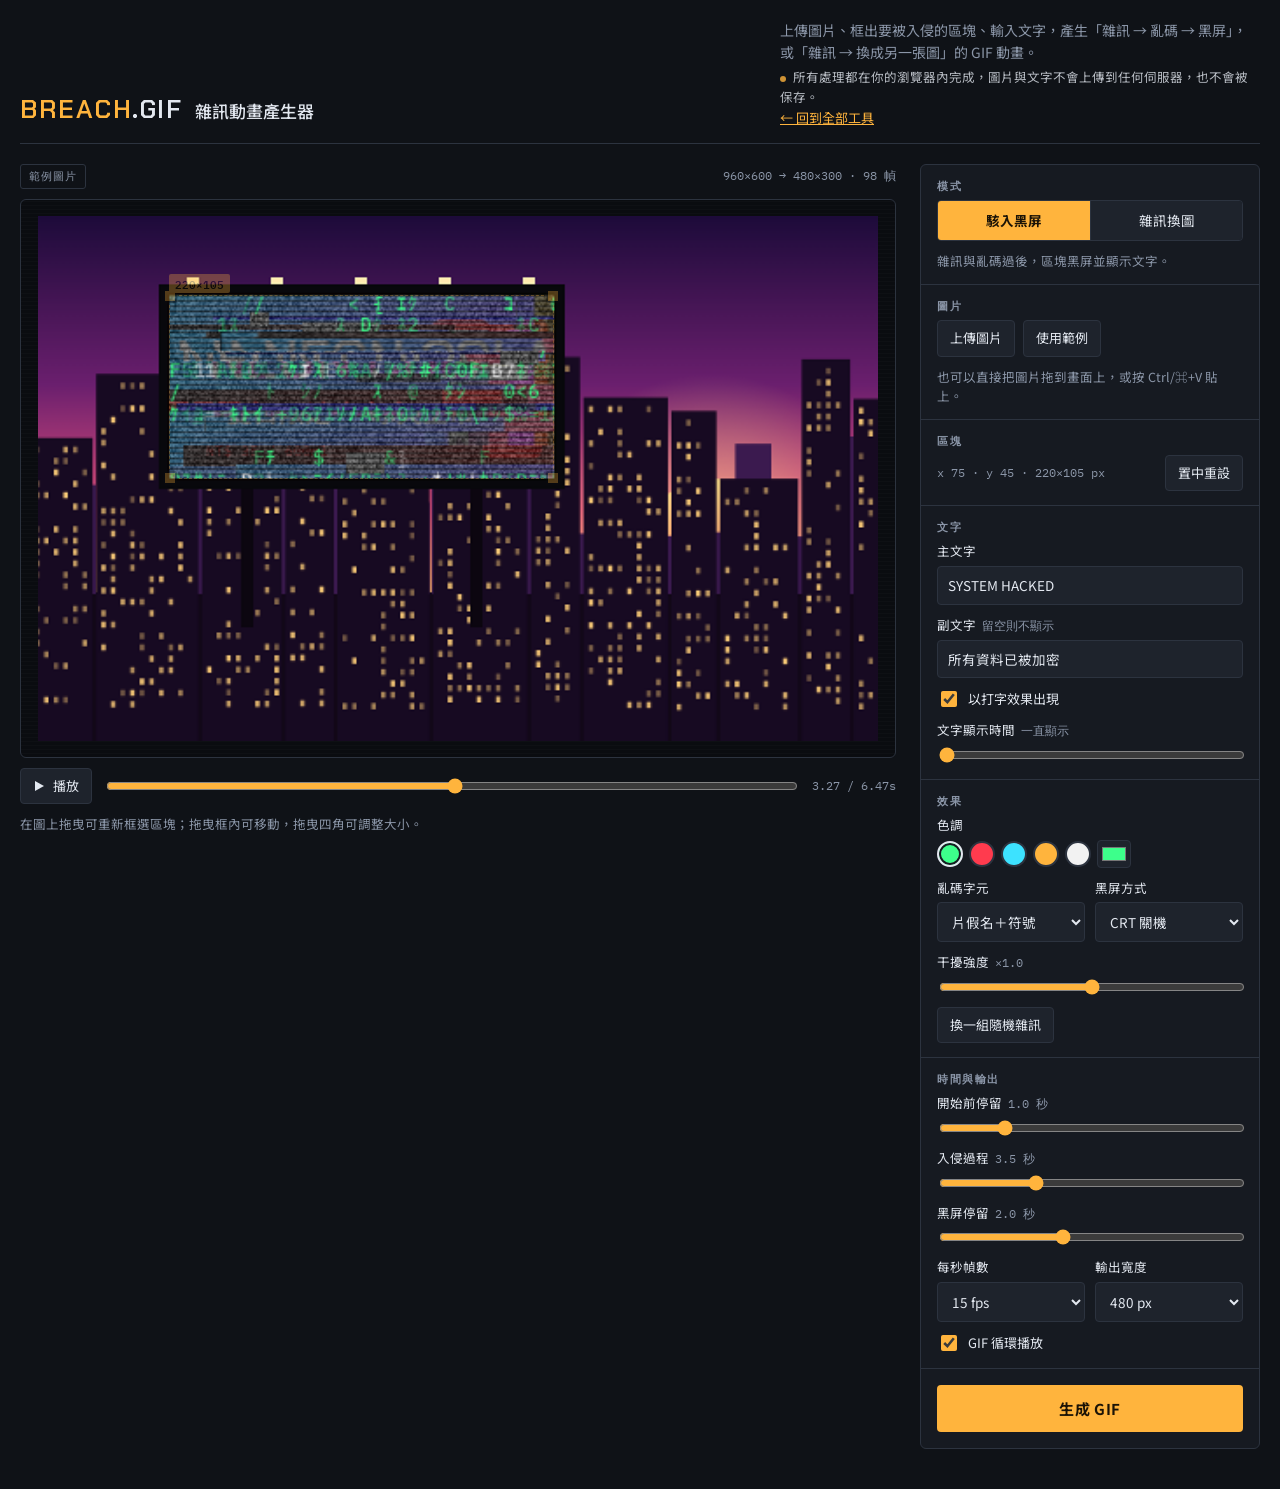
==== breach/index.html @ eaf95f28 "新增" ====
<!doctype html>
<html lang="zh-Hant">
<head>
<meta charset="utf-8">
<meta name="viewport" content="width=device-width,initial-scale=1,viewport-fit=cover">
<meta name="description" content="上傳圖片、框選區塊、輸入文字，產生雜訊亂碼後黑屏或換圖的 GIF 動畫。">
<title>Breach GIF 雜訊動畫產生器</title>
<style>
@font-face{font-family:"Chakra Petch";font-weight:600;font-style:normal;font-display:swap;src:url(../fonts/chakra-petch-600.woff) format("woff")}
@font-face{font-family:"IBM Plex Mono";font-weight:400;font-style:normal;font-display:swap;src:url(../fonts/ibm-plex-mono-400.woff) format("woff")}
@font-face{font-family:"IBM Plex Mono";font-weight:600;font-style:normal;font-display:swap;src:url(../fonts/ibm-plex-mono-600.woff) format("woff")}
@font-face{font-family:"Noto Sans TC";font-weight:400 700;font-style:normal;font-display:swap;src:url(../fonts/noto-sans-tc-00.woff) format("woff");unicode-range:U+20-7E,U+A0-103,U+110-113,U+11A-11B,U+128-12B,U+143-144,U+147-148,U+14C-14F,U+152-153,U+168-16D,U+2002-2003,U+2010-2016,U+2018-201A,U+201C-201E,U+2020-2022,U+2025-2027,U+2030,U+2032-2033,U+2035,U+2039-203C,U+2042,U+2047-2049,U+2051,U+20AC,U+2122,U+2190,U+2192,U+2318,U+25CF,U+3000-303F,U+4E00,U+4E0A,U+4E0D,U+4E2D,U+4E3B,U+4E5F,U+4E82,U+4E8C,U+4EE5,U+4EFB,U+4F3A,U+4F4D-4F4E,U+4F55,U+4F60,U+4F77,U+4F7F,U+4F8B,U+4FB5,U+4FDD,U+500B,U+5047,U+505C,U+50B3,U+5132,U+5143,U+5165,U+5167,U+516D,U+51B0,U+51FA,U+5206,U+5230,U+5247,U+524D,U+526F,U+52A0,U+52D5,U+5340-5341,U+5373,U+53D6,U+53E6,U+53EF,U+53F3,U+540D,U+5668,U+5697,U+56DB,U+5716,U+5728,U+584A,U+590F,U+5927,U+5931,U+59CB,U+59DB,U+5B57-5B58,U+5B8C,U+5B9A,U+5BC6,U+5BEC,U+5C0F,U+5C4F,U+5DF2,U+5E02,U+5E40,U+5E72,U+5EA6,U+5F0F,U+5F35,U+5F37,U+5F69,U+5F8C,U+5FAA,U+612C,U+6210,U+6216,U+6240,U+624B,U+6253,U+628A,U+62D6,U+62F7,U+6309,U+63A5,U+63DB,U+6496,U+64AD,U+64FE,U+653E,U+6548,U+6557,U+6574,U+6578,U+657A,U+6587,U+6599,U+65A4,U+65B0,U+65B7,U+65B9,U+65E5,U+6642,U+6697,U+66AB,U+66F3,U+6703,U+6709,U+670D,U+6790,U+679C,U+6846,U+6848,U+6A5F,U+6A94,U+6BCF,U+6CD5,U+6F38,U+6F58,U+700F,U+7121,U+720D,U+723D,U+7247,U+73C0,U+73FE,U+7406,U+7425,U+74B0,U+751F,U+7522,U+7528,U+7559,U+756B,U+761B,U+767D,U+7684,U+76F4,U+77ED,U+78BC,U+793A,U+79D2,U+79FB,U+7A0B,U+7A7A,U+7B26,U+7B2C,U+7BC4,U+7C29,U+7D05,U+7D44,U+7D50,U+7D8D,U+7DA0,U+7DE8,U+7E2E,U+7F6E,U+81EA,U+8207,U+8272,U+8457,U+8655,U+865F,U+875E,U+88AB,U+8981,U+89BD,U+89D2,U+8A02,U+8A0A,U+8A2D,U+8A66,U+8A98,U+8ABF,U+8ACB,U+8B80,U+8CBC,U+8CC7,U+8E47,U+8EF8,U+8F09,U+8F38,U+9019,U+9032,U+904E,U+9078,U+90FD,U+91CD,U+929D,U+9357,U+9375,U+93B4,U+9427,U+9577,U+9583,U+958B,U+9593,U+95AB,U+95DC,U+9650,U+96A8,U+96DC,U+96FB,U+96FF,U+9752,U+9762,U+9788,U+97CF,U+9810,U+986F,U+9905,U+99ED,U+9ED1,U+FF01-FF9F,U+FFA1-FFBE,U+FFC2-FFC7,U+FFCA-FFCF,U+FFD2-FFD7,U+FFDA-FFDC,U+FFE0-FFE6,U+FFE8-FFEE}
@font-face{font-family:"Noto Sans TC";font-weight:400 700;font-style:normal;font-display:swap;src:url(../fonts/noto-sans-tc-01.woff) format("woff");unicode-range:U+4E01,U+4E03,U+4E08-4E09,U+4E0B,U+4E10-4E11,U+4E14-4E16,U+4E18-4E19,U+4E1E-4E1F,U+4E26,U+4E2B,U+4E30,U+4E32,U+4E38-4E39,U+4E43,U+4E45,U+4E48,U+4E4B,U+4E4D-4E4F,U+4E52-4E53,U+4E56,U+4E58-4E59,U+4E5D-4E5E,U+4E69,U+4E73,U+4E7E,U+4E86,U+4E88,U+4E8B,U+4E8E,U+4E91-4E92,U+4E94-4E95,U+4E99,U+4E9B,U+4E9E-4E9F,U+4EA1-4EA2,U+4EA4-4EA6,U+4EA8,U+4EAB-4EAE,U+4EB3,U+4EBA,U+4EC0-4EC1,U+4EC3-4EC4,U+4EC6-4EC7,U+4ECA-4ECB,U+4ECD,U+4ED4-4ED9,U+4EDE-4EDF,U+4EE3-4EE4,U+4EF0,U+4EF2-4EF3,U+4EF6,U+4EFD,U+4EFF,U+4F01,U+4F09-4F0B,U+4F0D,U+4F0F-4F11,U+4F15,U+4F19,U+4F2F-4F30,U+4F34,U+4F36,U+4F38,U+4F3C-4F3D,U+4F43,U+4F46-4F48,U+4F4F-4F51,U+4F54,U+4F57,U+4F59-4F5E,U+4F63,U+4F69,U+4F6C,U+4F6F-4F70,U+4F73,U+4F75,U+4F7A-4F7B,U+4F7E,U+4F83,U+4F86,U+4F88,U+4F8D,U+4F8F,U+4F91,U+4F96,U+4F9B,U+4F9D,U+4FAE-4FAF,U+4FB6-4FB7,U+4FBF,U+4FC2-4FC4,U+4FCA,U+4FCE-4FD1,U+4FD7-4FD8,U+4FDA,U+4FDE-4FE1,U+4FEE-4FEF,U+4FF1,U+4FF3,U+4FF8,U+4FFA,U+4FFE,U+5000,U+5006,U+5009,U+500C-500D,U+500F,U+5011-5012,U+5014,U+5016,U+5018-501A,U+501F,U+5021,U+5023,U+5025-5026,U+5028-502B,U+502D,U+503C,U+5043,U+5049,U+504C,U+504E-504F,U+5055,U+505A,U+5065,U+506D,U+506F,U+5074-5077,U+507A,U+507D,U+5080,U+5085,U+508D,U+5091,U+5096,U+5098-509A,U+50A2,U+50AC-50AD,U+50AF,U+50B2,U+50B5,U+50B7,U+50BB,U+50BE,U+50C5,U+50C7,U+50CE-50CF,U+50D1,U+50D5-50D6,U+50DA,U+50E5,U+50E7,U+50E9,U+50ED-50EE,U+50F1,U+50F5,U+50F9,U+50FB,U+5100,U+5102,U+5104-5105,U+5108-5109,U+5110,U+5112,U+5114-5115,U+5118,U+511F,U+5121,U+512A,U+5133,U+5137-5138,U+513B-513C,U+513F-5141,U+5144-5149,U+514B-514D,U+5152,U+5154-5155,U+5157,U+515C,U+5162,U+5168-5169,U+516B-516C,U+516E,U+5171,U+5175-5178,U+517C,U+5180,U+5189-518A,U+518D,U+5191-5192,U+5195,U+5197,U+51A0,U+51A2,U+51A4-51A5,U+51AA,U+51AC,U+51B6-51B7,U+51BD,U+51C6,U+51CB-51CD,U+51DC-51DD,U+51E0-51E1,U+51F0-51F1,U+51F3,U+51F6,U+51F8-51F9,U+51FD,U+5200-5201,U+5203,U+5207-5208,U+520A,U+520E,U+5211-5212,U+5216-5217,U+521D,U+5224-5225,U+5228-522A,U+522E,U+5236-5238,U+523A-523B,U+5241,U+5243,U+524A-524C,U+524E,U+5254,U+5256,U+525B-525D,U+5269-526A,U+5272,U+5274-5275,U+5277,U+527D,U+527F,U+5282-5283,U+5287-528A,U+528D,U+5291,U+5293,U+529B,U+529F,U+52A3,U+52A9-52AC,U+52BB,U+52BE,U+52C1,U+52C3,U+52C7,U+52C9,U+52D2,U+52D7-52D9,U+52DB,U+52DD-52DF,U+52E2-52E4,U+52E6,U+52F0,U+52F3,U+52F5,U+52F8,U+52FA-52FB,U+52FE-52FF,U+5305-5306,U+5308,U+530D,U+530F-5310,U+5315-5317,U+5319,U+531D,U+5320-5321,U+5323,U+532A,U+532F,U+5331,U+5339,U+533E-533F,U+5343,U+5345,U+5347-534A,U+5351-5354,U+5357,U+535A,U+535C,U+535E,U+5360-5361,U+5366,U+536E-5371,U+5375,U+5377-5379,U+537B,U+537F,U+5384,U+539A,U+539D,U+539F,U+53A5,U+53AD,U+53B2,U+53BB,U+53C3,U+53C8-53CB,U+53CD,U+53D4,U+53D7,U+53DB,U+53DF,U+53E2-53E5,U+53E8-53EE,U+53F0-53F2,U+53F5,U+53F8,U+53FB-53FC,U+5401,U+5403-5404,U+5406,U+5408-540C,U+540E-5412,U+541B,U+541D-5420,U+5426-5427,U+5429,U+542B-542E,U+5431,U+5433,U+5435-5436,U+5438-5439,U+543B-543C,U+543E,U+5440,U+5442-5443,U+5446,U+5448,U+544A,U+544E,U+5462,U+5468,U+5471,U+5473,U+5475-5478,U+547B-547D,U+5480,U+5484,U+5486,U+548B-548C,U+548E,U+5490,U+5492,U+5495-5496,U+549A,U+54A6-54AC,U+54AF,U+54B1,U+54B3,U+54B8,U+54BB,U+54BD,U+54BF-54C2,U+54C4,U+54C7-54C9,U+54CE,U+54E1,U+54E5-54E6,U+54E8-54EA,U+54ED-54EE,U+54F2,U+54FA,U+54FC-54FD,U+5501,U+5506-5507,U+5509,U+550F-5510,U+5514,U+5527,U+552C,U+552E-552F,U+5531,U+5533,U+5537-5538,U+553E,U+5541,U+5543-5544,U+5546,U+554A,U+554F,U+5555-5557,U+555C,U+555E-555F,U+5561,U+5563-5564,U+5566,U+556A,U+557B-557C,U+557E,U+5580,U+5582-5584,U+5587,U+5589-558B,U+5594,U+5598-559A,U+559C-559D,U+559F,U+55A7,U+55AA-55AC,U+55AE,U+55B1-55B3,U+55BB,U+55C5-55C7,U+55C9,U+55CE,U+55D1,U+55D3,U+55DA,U+55DC,U+55DF,U+55E1,U+55E3-55E6,U+55E8,U+55EF,U+55F6-55F7,U+55FD-55FE,U+5600,U+5606,U+5608-5609,U+560D-560E,U+5610,U+5614,U+5616-5617,U+561B,U+561F,U+5629,U+562E-5630,U+5632,U+5634,U+5636,U+5639,U+563B,U+563F,U+564E,U+5653,U+5657,U+5659,U+5662,U+5664-5665,U+5669-566C,U+566F,U+5671,U+5674,U+5676,U+5678-5679,U+5680,U+5685,U+5687,U+568E-5690,U+5695,U+56A5,U+56A8,U+56AE,U+56B4,U+56B6-56B7,U+56BC,U+56C0-56C2,U+56C8-56CA,U+56CC,U+56D1,U+56DA,U+56DD-56DE,U+56E0,U+56E4,U+56EA-56EB,U+56F0,U+56FA,U+56FF,U+5703-5704,U+5708-5709,U+570B,U+570D,U+5712-5713,U+5718,U+571F,U+5729,U+572C-572D,U+572F-5730,U+5733,U+573B,U+573E,U+5740,U+5747,U+574A,U+574D-5751,U+5761,U+5764,U+5766,U+5769-576A,U+5777,U+577C,U+5782-5783,U+578B,U+5793,U+57A0,U+57A2-57A3,U+57AE,U+57C2-57C3,U+57CB,U+57CE,U+57D4,U+57DF-57E0,U+57E4,U+57F7,U+57F9-57FA,U+5802,U+5805-5806,U+5809-580A,U+581D,U+5820-5821,U+5824,U+582A,U+582F-5831,U+5834-5835,U+584B-584C,U+5851-5852,U+5854,U+5857-5858,U+585A,U+585E,U+5862,U+586B,U+586D,U+5875,U+5879,U+587D-587E,U+5880,U+5883,U+5885,U+588A,U+5893,U+589C,U+589E-589F,U+58A6,U+58A8-58A9,U+58AE,U+58B3,U+58BE,U+58C1,U+58C5,U+58C7,U+58CE,U+58D1,U+58D3,U+58D5,U+58D8-58D9,U+58DE-58DF,U+58E2,U+58E4,U+58E9,U+58EB-58EC,U+58EF,U+58F9-58FA,U+58FD,U+5914-5916,U+5919-591A,U+591C,U+5920,U+5922,U+5924-5925,U+5929-592B,U+592D-592E,U+5937-5938,U+593E,U+5944,U+5947-5949,U+594E-5951,U+5954-5955,U+5957-5958,U+595A,U+5960,U+5962,U+5967,U+5969-596A,U+596D-596E,U+5973-5974,U+5976,U+5978-5979,U+597D,U+5981-5984,U+598A,U+598D,U+5992-5993,U+5996,U+5999,U+599D-599E,U+59A3-59A5,U+59A8,U+59AE-59AF,U+59B3,U+59B9,U+59BB,U+59BE,U+59C5-59C6,U+59CA,U+59CD,U+59D0-59D4,U+59D8,U+59DA,U+59DC,U+59E3,U+59E5-59E6,U+59E8,U+59EA,U+59EC,U+59FB,U+59FF,U+5A01,U+5A03,U+5A09,U+5A0C,U+5A11,U+5A13,U+5A18,U+5A1B-5A1C,U+5A1F-5A20,U+5A23,U+5A25,U+5A29,U+5A36,U+5A3C,U+5A40-5A41,U+5A46,U+5A49-5A4A,U+5A5A,U+5A62,U+5A66,U+5A6A,U+5A77,U+5A7F,U+5A92,U+5A9A-5A9B,U+5AA7,U+5AB2-5AB3,U+5ABC-5ABE,U+5AC1-5AC2,U+5AC9,U+5ACC,U+5AD6-5AD8,U+5AE1,U+5AE3,U+5AE6,U+5AE9,U+5AF5,U+5AFB,U+5B08-5B09,U+5B0B-5B0C,U+5B1D,U+5B24,U+5B2A,U+5B30,U+5B34,U+5B38,U+5B40,U+5B43,U+5B50-5B51,U+5B53-5B55,U+5B5A-5B5D,U+5B5F,U+5B63-5B64,U+5B69,U+5B6B,U+5B70-5B71,U+5B73,U+5B75,U+5B78,U+5B7A,U+5B7D,U+5B7F,U+5B83,U+5B85,U+5B87-5B89,U+5B8B,U+5B8F,U+5B97-5B99,U+5B9B-5B9C,U+5BA2-5BA6,U+5BAE,U+5BB0,U+5BB3-5BB6,U+5BB8-5BB9,U+5BBF,U+5BC2,U+5BC4-5BC5,U+5BC7,U+5BCC,U+5BD0,U+5BD2-5BD3,U+5BDE-5BDF,U+5BE1-5BE2,U+5BE4-5BE9,U+5BEB,U+5BEE,U+5BF0,U+5BF5-5BF6,U+5BF8,U+5BFA,U+5C01,U+5C04,U+5C07-5C0B,U+5C0D-5C0E,U+5C11,U+5C16,U+5C1A,U+5C22,U+5C24,U+5C2C,U+5C31,U+5C37-5C3A,U+5C3C,U+5C3E-5C41,U+5C45-5C46,U+5C48,U+5C4B,U+5C4D-5C4E,U+5C50-5C51,U+5C55,U+5C58,U+5C5C-5C5D,U+5C60,U+5C62,U+5C64-5C65,U+5C68,U+5C6C,U+5C6F,U+5C71,U+5C79,U+5C8C,U+5C90-5C91,U+5C94,U+5CA1,U+5CA9,U+5CAB,U+5CB1,U+5CB3,U+5CB7-5CB8,U+5CD2,U+5CD9,U+5CE8,U+5CEA,U+5CED,U+5CF0,U+5CF4,U+5CF6,U+5CFB,U+5CFD,U+5D01,U+5D06-5D07,U+5D0E,U+5D11,U+5D14,U+5D16-5D17,U+5D19,U+5D1B,U+5D22,U+5D24,U+5D27,U+5D29,U+5D34,U+5D47,U+5D4C,U+5D50,U+5D69,U+5D6F,U+5D84,U+5D87,U+5D94,U+5D9D,U+5DB8,U+5DBA,U+5DBC-5DBD,U+5DC9,U+5DCD,U+5DD2,U+5DD4,U+5DD6,U+5DDD-5DDE,U+5DE1-5DE2,U+5DE5-5DE8,U+5DEB,U+5DEE,U+5DF1,U+5DF3-5DF4,U+5DF7,U+5DFD-5DFE,U+5E03,U+5E06,U+5E0C,U+5E11,U+5E15-5E16,U+5E18,U+5E1A-5E1B,U+5E1D,U+5E1F,U+5E25,U+5E2B,U+5E2D,U+5E33,U+5E36-5E38,U+5E3D,U+5E43,U+5E45,U+5E4C,U+5E54-5E55,U+5E57,U+5E5B,U+5E5F,U+5E61-5E63,U+5E6B,U+5E73-5E74,U+5E76,U+5E78-5E79,U+5E7B-5E7E,U+5E87,U+5E8A,U+5E8F,U+5E95-5E97,U+5E9A,U+5E9C,U+5EA0,U+5EA7,U+5EAB,U+5EAD,U+5EB5-5EB8,U+5EBE,U+5EC1-5EC2,U+5EC4,U+5EC8-5ECA,U+5ED3,U+5ED6,U+5EDA,U+5EDD,U+5EDF-5EE0,U+5EE2-5EE3,U+5EEC,U+5EF3,U+5EF6-5EF7,U+5EFA,U+5EFE-5EFF,U+5F01,U+5F04,U+5F08,U+5F0A-5F0B,U+5F12-5F15,U+5F17-5F18,U+5F1B,U+5F1F,U+5F26-5F27,U+5F29,U+5F2D,U+5F31,U+5F3C,U+5F46,U+5F48,U+5F4A,U+5F4C,U+5F4E,U+5F57,U+5F59,U+5F5D,U+5F62,U+5F64-5F65,U+5F6A-5F6D,U+5F70-5F71,U+5F77,U+5F79,U+5F7C,U+5F7F-5F81,U+5F85,U+5F87-5F8B,U+5F90-5F92,U+5F97-5F99,U+5F9C,U+5F9E,U+5FA0-5FA1,U+5FA8-5FA9,U+5FAC,U+5FAE,U+5FB5,U+5FB7,U+5FB9,U+5FBD,U+5FC3,U+5FC5,U+5FCC-5FCD,U+5FD6-5FD9,U+5FDD,U+5FE0,U+5FEA-5FEB,U+5FF1,U+5FF5,U+5FF8,U+5FFD,U+5FFF,U+600E-600F,U+6012,U+6014-6016,U+601B,U+601D,U+6020-6021,U+6025}
@font-face{font-family:"Noto Sans TC";font-weight:400 700;font-style:normal;font-display:swap;src:url(../fonts/noto-sans-tc-02.woff) format("woff");unicode-range:U+6027-602B,U+602F,U+6035,U+6043,U+6046,U+604D,U+6050,U+6055,U+6059,U+6062-6065,U+6068-606D,U+606F-6070,U+607F,U+6084-6085,U+6089,U+608C-608D,U+6094,U+6096,U+609A,U+609F-60A0,U+60A3,U+60A8,U+60B2,U+60B4-60B6,U+60B8,U+60BB-60BD,U+60C5-60C7,U+60CB,U+60D1,U+60D5,U+60D8,U+60DA,U+60DC,U+60DF-60E1,U+60E6,U+60F0-60F1,U+60F3-60F4,U+60F6,U+60F9-60FB,U+6100-6101,U+6106,U+6108-6109,U+610D-610F,U+6112,U+6115,U+611A-611C,U+611F,U+6123,U+6127,U+6134,U+6137,U+613E-613F,U+6144,U+6147-6148,U+614B-614E,U+6155,U+6158,U+615A,U+615D,U+615F,U+6162-6163,U+6167-6168,U+616B,U+616E,U+6170,U+6175-6177,U+617C,U+617E,U+6182,U+618A,U+618E,U+6190-6191,U+6194,U+619A,U+61A4,U+61A7,U+61A9,U+61AB-61AC,U+61AE,U+61B2,U+61B6,U+61BE,U+61C2,U+61C7-61CB,U+61CD,U+61E3,U+61E6,U+61F2,U+61F5-61F8,U+61FA,U+61FC,U+61FE-6200,U+6208,U+620A,U+620C-620E,U+6211-6212,U+6215,U+621A-621B,U+621F,U+6221-6222,U+622A,U+622E,U+6230,U+6232-6234,U+6236,U+623E-623F,U+6241,U+6247-6249,U+624D-624E,U+6251-6252,U+6254,U+6258,U+625B,U+6263,U+626D-626F,U+6273,U+6276,U+6279,U+627C,U+627E-6280,U+6284,U+6286,U+6289,U+6291-6293,U+6295-6298,U+62A8,U+62AB-62AC,U+62B1,U+62B5,U+62B9,U+62BC-62BD,U+62BF,U+62C2,U+62C4,U+62C6-62C9,U+62CB-62CE,U+62D0,U+62D2-62D4,U+62D7-62DC,U+62EC-62EF,U+62F1,U+62F3-62F4,U+62FC-62FF,U+6301-6302,U+6307-6308,U+6311,U+6316,U+6328,U+632A-632B,U+632F,U+633A,U+633D-633E,U+6342,U+6346,U+6349,U+634C-6350,U+6355,U+6367-6369,U+636B,U+6371-6372,U+6376-6377,U+637A-637B,U+6380,U+6383-6384,U+6388-6389,U+638C,U+638F,U+6392,U+6396,U+6398-6399,U+639B,U+63A0-63A3,U+63A7-63AA,U+63AC,U+63C0,U+63C6,U+63C9,U+63CD,U+63CF-63D0,U+63D2,U+63D6,U+63DA,U+63E1,U+63E3,U+63E9-63EA,U+63ED-63EE,U+63F4,U+63F9,U+6406,U+640D,U+640F,U+6413-6414,U+6416-6417,U+641C,U+641E,U+642A,U+642C-642D,U+6434,U+6436,U+643D-643E,U+6451-6452,U+6454,U+6458,U+645F,U+6467,U+6469,U+646D,U+646F,U+6478-647B,U+6487-6488,U+6490,U+6492-6493,U+6495,U+6499-649A,U+649E,U+64A2,U+64A4-64A5,U+64A9,U+64AB-64AC,U+64AE,U+64B0,U+64B2-64B3,U+64BB-64BC,U+64BE-64BF,U+64C1-64C2,U+64C4-64C5,U+64C7,U+64CA-64CB,U+64CD-64CE,U+64D2,U+64D4,U+64D8,U+64DA,U+64E0,U+64E2,U+64E6,U+64EC-64ED,U+64F0-64F2,U+64F4,U+64F7,U+64FA-64FB,U+6500,U+6506,U+650F,U+6514,U+6518-6519,U+651C-651D,U+6523-6524,U+652A-652C,U+652F,U+6536,U+6538-6539,U+653B,U+653F,U+6545,U+6549,U+654F,U+6551,U+6554-6556,U+6558-6559,U+655D-655E,U+6562-6563,U+6566,U+656C,U+6572,U+6575,U+6577,U+6582-6583,U+6590-6591,U+6595,U+6597,U+659B-659C,U+659F,U+65A1,U+65A5,U+65A7,U+65AB-65AC,U+65AF,U+65BC-65BD,U+65C1,U+65C5,U+65CB-65CC,U+65CE-65CF,U+65D6-65D7,U+65E2,U+65E6,U+65E8-65E9,U+65EC-65ED,U+65F1,U+65FA,U+6600,U+6602,U+6606-6607,U+660A,U+660C,U+660E-660F,U+6613-6615,U+661F-6620,U+6624-6625,U+6627-6628,U+662D,U+662F,U+6631,U+6641,U+6643,U+6645,U+6649,U+664C,U+664F,U+6652,U+665A,U+665D-665E,U+6664,U+6666,U+6668,U+666E-6670,U+6674,U+6676-6677,U+667A,U+667E,U+6684,U+6687-6689,U+668D,U+6691,U+6696,U+6698,U+669D,U+66A2,U+66A8,U+66AE,U+66B1,U+66B4,U+66B8-66B9,U+66C4,U+66C6-66C7,U+66C9,U+66D6,U+66D9,U+66DC-66DD,U+66E0,U+66E6,U+66E9,U+66EC,U+66F0,U+66F2,U+66F4,U+66F7-66F9,U+66FC,U+66FE-6700,U+6708,U+670B,U+6714-6715,U+6717,U+671B,U+671D,U+671F,U+6726-6728,U+672A-672E,U+6731,U+6734-6735,U+673D,U+6746,U+6749,U+674E-6751,U+6753,U+6756-6757,U+675C,U+675E-6760,U+676A,U+676D,U+676F-6773,U+6775,U+6777,U+677C,U+677E-677F,U+6787,U+6789,U+678B,U+6793,U+6795,U+6797,U+679A,U+679D,U+67AF-67B0,U+67B4,U+67B6,U+67B8,U+67C4,U+67CF-67D4,U+67D9-67DA,U+67DD-67DE,U+67E2,U+67E5,U+67E9,U+67EC,U+67EF,U+67F1,U+67F3-67F5,U+67FF,U+6813,U+6817-6818,U+6821,U+6829-682A,U+6838-6839,U+683C-683D,U+6840-6843,U+6845,U+684C,U+6850-6851,U+6853-6854,U+6876,U+687F,U+6881-6883,U+6885-6886,U+6893-6894,U+6897,U+689D,U+689F,U+68A1-68A2,U+68A7-68A8,U+68AD,U+68AF-68B1,U+68B3,U+68B5,U+68C4,U+68C9,U+68CB,U+68CD,U+68D2,U+68D5,U+68D7-68D8,U+68DA,U+68DF-68E0,U+68E3,U+68E7,U+68EE,U+68F2,U+68F5,U+68F9-68FB,U+6905,U+690D-690E,U+6912,U+6930,U+694A,U+6953-6954,U+695A-695B,U+695D-695E,U+6960,U+6963,U+6968,U+696B,U+696D-696E,U+6975,U+6977,U+6979,U+6982,U+6986,U+6994-6995,U+699B-699C,U+69A3,U+69A6,U+69A8,U+69AB,U+69AD-69AE,U+69B4,U+69B7,U+69BB,U+69C1,U+69C3,U+69CB-69CD,U+69D0,U+69D3,U+69E8,U+69ED,U+69F3,U+69FD,U+6A01-6A02,U+6A05,U+6A0A,U+6A11,U+6A13,U+6A19,U+6A1E-6A1F,U+6A21,U+6A23,U+6A35,U+6A38-6A3A,U+6A3D,U+6A44,U+6A47-6A48,U+6A4B,U+6A58-6A59,U+6A61-6A62,U+6A6B,U+6A7E,U+6A80,U+6A84,U+6A90,U+6A97,U+6A9C,U+6AA0,U+6AA2-6AA3,U+6AAC,U+6AAE-6AAF,U+6AB3,U+6AB8,U+6ABB,U+6AC2-6AC3,U+6AD3,U+6ADA-6ADB,U+6ADD,U+6AE5,U+6AEC,U+6AFA-6AFB,U+6B04,U+6B0A,U+6B10,U+6B16,U+6B20-6B21,U+6B23,U+6B32,U+6B3A,U+6B3D-6B3E,U+6B47,U+6B49,U+6B4C,U+6B4E,U+6B50,U+6B59,U+6B5C,U+6B5F,U+6B61-6B67,U+6B6A,U+6B72,U+6B77-6B79,U+6B7B,U+6B7F,U+6B83,U+6B86,U+6B89-6B8A,U+6B96,U+6B98,U+6BA4,U+6BAE-6BAF,U+6BB2,U+6BB5,U+6BB7,U+6BBA,U+6BBC,U+6BBF-6BC0,U+6BC5-6BC6,U+6BCB,U+6BCD,U+6BD2-6BD4,U+6BD7,U+6BDA-6BDB,U+6BEB-6BEC,U+6BEF,U+6BFD,U+6C05,U+6C08,U+6C0F-6C11,U+6C13,U+6C16,U+6C1B,U+6C1F,U+6C23-6C24,U+6C26-6C28,U+6C2B-6C2C,U+6C2E-6C2F,U+6C33-6C34,U+6C38,U+6C3E,U+6C40-6C42,U+6C4D-6C4E,U+6C50,U+6C55,U+6C57,U+6C59,U+6C5B,U+6C5D-6C61,U+6C68,U+6C6A,U+6C70,U+6C72,U+6C74,U+6C76,U+6C7A,U+6C7D-6C7E,U+6C81-6C83,U+6C85-6C86,U+6C88-6C89,U+6C8C-6C8D,U+6C90,U+6C92,U+6C94,U+6C96,U+6C98-6C99,U+6C9B,U+6CAB-6CAC,U+6CAE,U+6CB1,U+6CB3,U+6CB8-6CB9,U+6CBB-6CBF,U+6CC1,U+6CC4-6CC5,U+6CC9-6CCA,U+6CCC,U+6CD3,U+6CD6-6CD7,U+6CDB-6CDC,U+6CE0-6CE3,U+6CE5,U+6CE8,U+6CEF-6CF1,U+6CF3,U+6CF5,U+6D0B-6D0C,U+6D0E,U+6D17,U+6D1B,U+6D1E,U+6D25,U+6D27,U+6D29-6D2B,U+6D2E,U+6D31-6D32,U+6D35-6D36,U+6D38-6D39,U+6D3B,U+6D3D-6D3E,U+6D41,U+6D59-6D5A,U+6D65-6D66,U+6D69-6D6A,U+6D6C,U+6D6E,U+6D74,U+6D77-6D79,U+6D85,U+6D87-6D8A,U+6D8C,U+6D8E,U+6D93-6D95,U+6DAA,U+6DAE-6DAF,U+6DB2,U+6DB5,U+6DB8,U+6DBC,U+6DBF,U+6DC4-6DC7,U+6DCB-6DCC,U+6DD1-6DD2,U+6DD8-6DDA,U+6DDE,U+6DE1,U+6DE4,U+6DE6,U+6DE8,U+6DEA-6DEC,U+6DEE,U+6DF1,U+6DF3,U+6DF5,U+6DF7,U+6DF9-6DFB,U+6E05,U+6E19-6E1B,U+6E1D,U+6E20-6E21,U+6E23-6E26,U+6E2C-6E2D,U+6E2F,U+6E32,U+6E34,U+6E38,U+6E3A,U+6E3E,U+6E43-6E44,U+6E4A,U+6E4D-6E4E,U+6E54,U+6E56,U+6E58,U+6E5B,U+6E5F,U+6E63,U+6E67,U+6E69,U+6E6E-6E6F,U+6E72,U+6E89,U+6E90,U+6E96,U+6E98,U+6E9C-6E9D,U+6EA2,U+6EA5,U+6EA7,U+6EAA-6EAB,U+6EAF,U+6EB4,U+6EB6,U+6EBA,U+6EBC,U+6EC2,U+6EC4-6EC5,U+6EC7,U+6ECB-6ECC,U+6ED1,U+6ED3-6ED5,U+6EEC,U+6EEF,U+6EF2,U+6EF4,U+6EF7,U+6EFE-6EFF,U+6F01-6F02,U+6F06,U+6F0F,U+6F13-6F15,U+6F20,U+6F22-6F23,U+6F29-6F2C,U+6F2F,U+6F31-6F33,U+6F3E-6F3F,U+6F51,U+6F54,U+6F5B,U+6F5F-6F60,U+6F64,U+6F66,U+6F6D-6F70,U+6F78,U+6F7A,U+6F7C,U+6F80,U+6F84,U+6F86,U+6F88,U+6F8E,U+6F97,U+6FA0-6FA1,U+6FA4,U+6FA6-6FA7,U+6FB1,U+6FB3-6FB4,U+6FB6,U+6FB9,U+6FC0-6FC3,U+6FD5,U+6FD8,U+6FDB,U+6FDF-6FE1,U+6FE4,U+6FE9,U+6FEB-6FEC,U+6FEE-6FF1,U+6FFA,U+6FFE,U+7006,U+7009,U+700B,U+7011,U+7015,U+7018,U+701A-701B,U+701D,U+701F,U+7028,U+7030,U+7032,U+703E,U+704C,U+7051,U+7058,U+705E,U+7063-7064,U+706B,U+7070,U+7076,U+7078,U+707C-707D,U+708A,U+708E,U+7092,U+7095,U+7099,U+70A4,U+70AB-70AF,U+70B3,U+70B8,U+70BA,U+70C8,U+70CA,U+70CF,U+70D8-70D9,U+70E4,U+70EF,U+70F9,U+70FD,U+7109-710A,U+7119-711A,U+711C,U+7126,U+7130,U+7136,U+7146,U+7149,U+714C,U+714E,U+7156,U+7159,U+715C,U+715E,U+7164-7169,U+716C,U+716E,U+717D,U+7184,U+718A,U+7192,U+7194,U+7199,U+719F,U+71A8,U+71AC,U+71B1,U+71B9,U+71BE,U+71C3-71C4,U+71C8-71C9,U+71CE,U+71D0,U+71D2,U+71D5,U+71D9,U+71DC,U+71DF-71E0,U+71E5-71E7,U+71EC-71EE,U+71F4,U+71F8,U+71FB-71FC,U+71FE,U+7206,U+7210,U+721B,U+7228,U+722A,U+722C-722D,U+7230,U+7235-7236,U+7238-723B,U+723E,U+7246,U+7248,U+724C,U+7252,U+7256,U+7258-7259,U+725B,U+725D,U+725F-7262,U+7267,U+7269,U+726F,U+7272,U+7274,U+7279,U+727D,U+7280-7281,U+7284,U+7292,U+7296,U+729B,U+72A2,U+72A7,U+72AC,U+72AF,U+72C0,U+72C2,U+72C4,U+72CE,U+72D0,U+72D7,U+72D9,U+72E0-72E1,U+72E9,U+72F7-72F9,U+72FC-72FD,U+7313,U+7316,U+7319,U+731B-731C,U+7325,U+7329,U+7334,U+7336-7337,U+733E-733F,U+7344-7345,U+734E,U+7350,U+7357,U+7368,U+7370,U+7372,U+7375,U+7377-7378,U+737A-737B,U+7380,U+7384,U+7386-7387,U+7389,U+738B,U+7396,U+739F,U+73A5,U+73A8-73A9,U+73AB,U+73B2-73B3,U+73B7,U+73BB,U+73CA,U+73CD}
@font-face{font-family:"Noto Sans TC";font-weight:400 700;font-style:normal;font-display:swap;src:url(../fonts/noto-sans-tc-03.woff) format("woff");unicode-range:U+73DE,U+73E0,U+73EA,U+73ED-73EE,U+7403,U+7405,U+7409-740A,U+740D,U+741B,U+7422,U+7426,U+7428,U+742A,U+742F,U+7433-7436,U+743A,U+743F,U+7441,U+7455,U+7459-745C,U+745E-745F,U+7463-7464,U+7469-746A,U+746D,U+746F-7470,U+747E,U+7480,U+7483,U+748B,U+7498,U+749C,U+749E-749F,U+74A3,U+74A6-74A9,U+74BD,U+74BF,U+74CA,U+74CF,U+74D4,U+74D6,U+74DA,U+74DC,U+74E0,U+74E2-74E4,U+74E6,U+74F6-74F7,U+7504,U+750C-750D,U+7515,U+7518,U+751A,U+751C,U+7525-7526,U+7529,U+752B-752D,U+7530-7533,U+7537-7538,U+753D,U+754B-754C,U+754E-754F,U+7554,U+755A,U+755C-755D,U+7562,U+7565-7566,U+756A,U+7570,U+7576,U+7578,U+757F,U+7586-7587,U+758A-758B,U+758F,U+7591,U+7599-759A,U+759D,U+75A2-75A5,U+75AB,U+75B2-75B3,U+75B5,U+75B8-75B9,U+75BC-75BE,U+75C2,U+75C5,U+75C7,U+75CA,U+75CD,U+75D4-75D5,U+75D8-75D9,U+75DB,U+75DE,U+75E0,U+75E2-75E3,U+75F0-75F4,U+75FA,U+75FF-7601,U+7609,U+760B,U+760D,U+7613,U+761F-7622,U+7624,U+7626-7627,U+7629,U+7634,U+7638,U+763A,U+7642,U+7646,U+764C,U+7652,U+7656,U+7658,U+765F,U+7661-7662,U+7665,U+7669,U+766C,U+766E,U+7671-7672,U+7678,U+767B-767C,U+767E,U+7682,U+7686-7688,U+768B,U+768E,U+7693,U+7696,U+769A,U+76AE,U+76B0,U+76B4,U+76BA,U+76BF,U+76C2-76C3,U+76C5-76C6,U+76C8,U+76CA,U+76CD-76CE,U+76D2,U+76D4,U+76DB-76DC,U+76DE-76DF,U+76E1,U+76E3-76E5,U+76E7,U+76EA,U+76EE-76EF,U+76F2,U+76F8-76F9,U+76FC,U+76FE,U+7701,U+7707,U+7709,U+770B,U+771F-7720,U+7728-7729,U+7736-7738,U+773A,U+773C,U+773E,U+774F,U+775B-775C,U+775E,U+7761-7763,U+7765-7766,U+7768,U+776A-776C,U+7779,U+777D,U+777F,U+7784,U+7787,U+778B-778C,U+778E,U+7791,U+779E-77A0,U+77A5,U+77A7,U+77AA,U+77AC-77AD,U+77B0,U+77B3,U+77BB-77BD,U+77BF,U+77C7,U+77D3,U+77D7,U+77DA-77DC,U+77E2-77E3,U+77E5,U+77E9,U+77EE-77EF,U+77F3,U+77FD,U+7802,U+780C-780D,U+7814,U+781D,U+781F-7820,U+7825,U+7827,U+782D,U+7830,U+7832,U+7834,U+7837-7838,U+7843,U+784E,U+785D,U+786B-786C,U+786F,U+787C,U+787F,U+7889,U+788C,U+788E,U+7891,U+7893,U+7897-7898,U+789F,U+78A3,U+78A7,U+78A9,U+78B0,U+78B3,U+78BA,U+78BE,U+78C1,U+78C5,U+78CA-78CB,U+78D0,U+78D5,U+78DA,U+78E7-78E8,U+78EC,U+78EF,U+78F4,U+78F7,U+78FA,U+7901,U+790E,U+7919,U+7926,U+792A-792C,U+793E,U+7940-7941,U+7946-7949,U+7950,U+7955-7957,U+795A,U+795D-7960,U+7965,U+7968,U+796D,U+797A,U+797F,U+7981,U+798D-798F,U+79A6-79A7,U+79AA,U+79AE,U+79B1,U+79B3,U+79B9-79BA,U+79BD-79C1,U+79C8-79C9,U+79CB,U+79D1,U+79D8,U+79DF,U+79E3-79E4,U+79E6-79E7,U+79E9,U+7A00,U+7A05,U+7A08,U+7A0D,U+7A14,U+7A1A,U+7A1C,U+7A1E-7A20,U+7A2E,U+7A31,U+7A37,U+7A3B-7A3D,U+7A3F-7A40,U+7A46,U+7A4B-7A4E,U+7A57,U+7A60-7A62,U+7A69,U+7A6B,U+7A74,U+7A76,U+7A79,U+7A7F,U+7A81,U+7A84,U+7A88,U+7A92,U+7A95-7A98,U+7A9F-7AA0,U+7AA9-7AAA,U+7AAE-7AAF,U+7ABA,U+7ABF,U+7AC4-7AC5,U+7AC7,U+7ACA-7ACB,U+7AD9,U+7ADF-7AE0,U+7AE3,U+7AE5,U+7AED,U+7AEF,U+7AF6,U+7AF9-7AFA,U+7AFD,U+7AFF,U+7B06,U+7B11,U+7B19,U+7B1B,U+7B1E,U+7B20,U+7B28,U+7B2E,U+7B46,U+7B49,U+7B4B,U+7B4D,U+7B4F-7B52,U+7B54,U+7B56,U+7B60,U+7B67,U+7B6E,U+7B75,U+7B77,U+7B84,U+7B87,U+7B8B,U+7B8F,U+7B94-7B95,U+7B97,U+7B9D,U+7BA0-7BA1,U+7BAD,U+7BB1,U+7BB4,U+7BB8,U+7BC0-7BC1,U+7BC6-7BC7,U+7BC9,U+7BCC,U+7BD9,U+7BDB,U+7BE0-7BE1,U+7BE4,U+7BE6,U+7BE9,U+7BF7,U+7BFE,U+7C07,U+7C0C-7C0D,U+7C11,U+7C1E,U+7C21,U+7C23,U+7C27,U+7C2A-7C2B,U+7C37-7C38,U+7C3D-7C40,U+7C43,U+7C4C-7C4D,U+7C50,U+7C5F-7C60,U+7C63-7C65,U+7C6C,U+7C6E,U+7C72-7C73,U+7C7D,U+7C89,U+7C92,U+7C95,U+7C97,U+7C9F,U+7CA5,U+7CB1,U+7CB3,U+7CB5,U+7CB9,U+7CBD-7CBE,U+7CCA,U+7CD5-7CD6,U+7CD9,U+7CDC-7CE0,U+7CE2,U+7CE7,U+7CEF-7CF0,U+7CF8,U+7CFB,U+7CFE,U+7D00,U+7D02,U+7D04,U+7D06-7D07,U+7D09-7D0B,U+7D0D,U+7D10,U+7D14-7D15,U+7D17,U+7D19-7D1C,U+7D20-7D22,U+7D2B,U+7D2E-7D33,U+7D39,U+7D3C,U+7D40,U+7D42-7D43,U+7D46,U+7D55,U+7D5B,U+7D5E,U+7D61-7D62,U+7D66,U+7D68,U+7D6E,U+7D70-7D73,U+7D79,U+7D81,U+7D8F,U+7D91,U+7D93,U+7D9C,U+7D9E,U+7DA2,U+7DAC-7DAD,U+7DB0-7DB2,U+7DB4-7DB5,U+7DB8,U+7DBA-7DBB,U+7DBD-7DBF,U+7DC7,U+7DCA,U+7DD2,U+7DD8-7DDA,U+7DDD-7DDE,U+7DE0,U+7DE3,U+7DE9,U+7DEC,U+7DEF,U+7DF2,U+7DF4,U+7DF9,U+7DFB,U+7E08-7E0A,U+7E10-7E11,U+7E1B,U+7E1D-7E1E,U+7E23,U+7E2B,U+7E2F,U+7E31-7E32,U+7E34-7E35,U+7E37,U+7E39,U+7E3D-7E3F,U+7E41,U+7E43,U+7E45-7E46,U+7E48,U+7E52,U+7E54-7E55,U+7E59-7E5A,U+7E5E,U+7E61,U+7E69-7E6B,U+7E6D,U+7E73,U+7E79,U+7E7C-7E7D,U+7E82,U+7E8C,U+7E8F,U+7E93-7E94,U+7E96,U+7E9C,U+7F36,U+7F38,U+7F3A,U+7F3D,U+7F44,U+7F48,U+7F4C,U+7F50,U+7F54-7F55,U+7F5F,U+7F69-7F6A,U+7F70,U+7F72,U+7F75,U+7F77,U+7F79,U+7F85,U+7F88,U+7F8A-7F8C,U+7F8E,U+7F94,U+7F9A,U+7F9E,U+7FA4,U+7FA8-7FA9,U+7FAF,U+7FB2,U+7FB6,U+7FB8-7FB9,U+7FBC-7FBD,U+7FBF,U+7FC1,U+7FC5,U+7FCC,U+7FCE,U+7FD2,U+7FD4-7FD5,U+7FDF-7FE1,U+7FE9,U+7FEE,U+7FF0-7FF1,U+7FF3,U+7FF9,U+7FFB-7FFC,U+8000-8001,U+8003-8006,U+800B-800D,U+8010-8012,U+8015,U+8017-8019,U+801C,U+8026,U+8028,U+8033,U+8036,U+803D,U+803F,U+8046,U+804A,U+8052,U+8056,U+8058,U+805A,U+805E,U+806F-8073,U+8076-8077,U+807D-807F,U+8084-8087,U+8089,U+808B-808C,U+8093,U+8096,U+8098,U+809A-809B,U+809D,U+80A1-80A2,U+80A5,U+80A9-80AB,U+80AF,U+80B1-80B2,U+80B4,U+80BA,U+80C3-80C4,U+80CC,U+80CE,U+80D6,U+80DA-80DB,U+80DD-80DE,U+80E1,U+80E4-80E5,U+80ED,U+80EF-80F1,U+80F3-80F4,U+80F8,U+80FC-80FD,U+8102,U+8105-8106,U+8108,U+810A,U+8116,U+8123-8124,U+8129,U+812B,U+812F-8130,U+8139,U+813E,U+8146,U+814B-814C,U+814E,U+8150-8151,U+8153-8155,U+8165-8166,U+816B,U+816E,U+8170-8171,U+8173-8174,U+8178-817A,U+817F-8180,U+8182,U+8188,U+818A,U+818F,U+8198,U+819A-819D,U+81A0,U+81A8-81A9,U+81B3,U+81BA,U+81BD-81C0,U+81C2-81C3,U+81C6,U+81C9,U+81CD,U+81CF,U+81D8,U+81DA,U+81DF,U+81E2-81E3,U+81E5,U+81E7-81E8,U+81EC-81ED,U+81F3-81F4,U+81FA-81FC,U+81FE,U+8200,U+8202,U+8205,U+8208-820A,U+820C-820D,U+8210,U+8212,U+8214,U+821B-821C,U+821E-821F,U+8222,U+8228,U+822A-822C,U+8235-8237,U+8239,U+8247,U+824B,U+8258-8259,U+8266,U+826E-826F,U+8271,U+8277,U+827E,U+828B,U+828D,U+8292,U+8299,U+829D,U+829F,U+82A3,U+82A5,U+82AC-82AD,U+82AF-82B1,U+82B3,U+82B7-82B9,U+82BB,U+82BD-82BE,U+82D1-82D4,U+82D7,U+82DB-82DC,U+82DE-82DF,U+82E3,U+82E5-82E7,U+82EF,U+82F1,U+8301-8306,U+8309,U+8317,U+8328,U+832B,U+8331-8332,U+8334-8336,U+8338-8339,U+8340,U+8343,U+8349-834A,U+834F-8350,U+8352,U+8354,U+8377-8378,U+837B-837C,U+8386,U+8389-838A,U+838E,U+8392-8393,U+8396,U+8398,U+839E,U+83A0,U+83A2,U+83A7,U+83AB,U+83BD,U+83C1,U+83C5,U+83CA,U+83CC,U+83D4,U+83DC,U+83DF-83E0,U+83E9,U+83EF-83F2,U+83F4,U+83F8,U+83FD,U+8403-8404,U+8407,U+840A-840E,U+842C,U+8431,U+8435,U+8438,U+843C-843D,U+8446,U+8449,U+845B,U+8461,U+8463,U+8466,U+8469,U+846B-846D,U+8475,U+8477,U+8482,U+8490,U+8499,U+849C,U+849E,U+84B2,U+84B8,U+84BC,U+84BF-84C0,U+84C4,U+84C6,U+84C9-84CB,U+84D1,U+84D3,U+84EC,U+84EE,U+84FF,U+8506,U+8511,U+8513-8514,U+8517,U+851A,U+8521,U+8523,U+8525,U+852C-852D,U+853D,U+8543,U+8548-854A,U+8559,U+855E,U+8568-856A,U+856D,U+857E,U+8584,U+8587,U+858A,U+8591,U+8594,U+859B-859C,U+85A6,U+85A8-85AA,U+85AF-85B0,U+85B9-85BA,U+85C9,U+85CD,U+85CF-85D0,U+85D5,U+85DD,U+85E4-85E5,U+85E9-85EA,U+85F7,U+85F9-85FB,U+8606-8607,U+860A-860B,U+8611,U+8617,U+861A,U+862D,U+8638,U+863F,U+864E,U+8650,U+8654,U+865B-865C,U+865E,U+8667,U+866B,U+8671,U+8679-867B,U+868A,U+868C,U+8693,U+869C,U+86A3-86A4,U+86A9-86AA,U+86AF,U+86B1,U+86B5-86B6,U+86C0,U+86C4,U+86C6-86C7,U+86C9,U+86CB,U+86D0,U+86D4,U+86D9,U+86DB,U+86DE-86DF,U+86E4,U+86ED,U+86F9,U+86FB,U+86FE,U+8700,U+8702-8703,U+8706-8708,U+870A,U+8713,U+8718,U+871C,U+8722,U+8725,U+8729,U+8734,U+8737,U+873B,U+873F,U+874C,U+8753,U+8755,U+8757,U+8759,U+8760,U+8766,U+8768,U+8774,U+8776,U+8778,U+8782-8783,U+878D,U+879E-879F,U+87A2,U+87AB,U+87B3,U+87BA-87BB,U+87C0,U+87C6,U+87C8,U+87CB,U+87D1-87D2,U+87E0,U+87EC,U+87EF,U+87F2,U+87F9,U+87FB,U+87FE,U+8805,U+880D,U+8814-8815,U+881F,U+8821-8823,U+8831,U+8836,U+8839,U+883B,U+8840,U+884C-884D,U+8853,U+8857,U+8859,U+885B,U+885D,U+8861-8863,U+8868,U+886B,U+8870,U+8877,U+8879,U+887D,U+8881-8882,U+8888,U+888B,U+888D,U+8892,U+8896,U+889E,U+88B1,U+88C1-88C2,U+88CA,U+88D2,U+88D4-88D5,U+88D8-88D9,U+88DC-88DD,U+88DF,U+88E1,U+88E8,U+88EF,U+88F3-88F4,U+88F8-88F9,U+88FD,U+8902,U+8907,U+890A,U+8910,U+8912-8913,U+8915,U+891A,U+8921,U+8925,U+892A-892B,U+8932,U+8936,U+8938,U+893B,U+893D,U+8944,U+8956,U+895E-8960,U+8964,U+896A,U+896C,U+896F,U+8972,U+897F,U+8983,U+8986,U+898B,U+898F,U+8993,U+8996,U+899C,U+89A6,U+89AA,U+89AC,U+89B2,U+89BA,U+89C0,U+89D4,U+89E3,U+89F4,U+89F8,U+89FC,U+8A00,U+8A03,U+8A08,U+8A0C,U+8A0E-8A11,U+8A13,U+8A15-8A18}
@font-face{font-family:"Noto Sans TC";font-weight:400 700;font-style:normal;font-display:swap;src:url(../fonts/noto-sans-tc-04.woff) format("woff");unicode-range:U+8A1B,U+8A1D,U+8A1F,U+8A22-8A23,U+8A25,U+8A2A,U+8A31,U+8A34,U+8A36,U+8A3A-8A3C,U+8A3E,U+8A41,U+8A46,U+8A50,U+8A54-8A56,U+8A5B,U+8A5E,U+8A60,U+8A62-8A63,U+8A68-8A69,U+8A6B-8A6E,U+8A70-8A73,U+8A79,U+8A7B-8A7C,U+8A85,U+8A87,U+8A8C-8A8D,U+8A91,U+8A93,U+8A95,U+8A9A,U+8A9E,U+8AA0-8AA1,U+8AA3-8AA8,U+8AAA,U+8AB0,U+8AB2,U+8AB6,U+8AB9,U+8ABC,U+8AC2,U+8AC4,U+8AC7,U+8AC9,U+8ACD,U+8AD2,U+8AD6,U+8ADB-8ADC,U+8AE6-8AE7,U+8AEB,U+8AED-8AEE,U+8AF1,U+8AF3,U+8AF6-8AF8,U+8AFA,U+8AFC,U+8AFE,U+8B00-8B02,U+8B04,U+8B0A,U+8B0E,U+8B10,U+8B17,U+8B19,U+8B1B,U+8B1D,U+8B20,U+8B28,U+8B2B-8B2C,U+8B39,U+8B41,U+8B46,U+8B49,U+8B4E-8B4F,U+8B58-8B5A,U+8B5C,U+8B5F,U+8B66,U+8B6B-8B6C,U+8B6F-8B70,U+8B74,U+8B77,U+8B7D,U+8B8A,U+8B92-8B93,U+8B96,U+8B9A,U+8B9C,U+8C37,U+8C3F,U+8C41,U+8C46,U+8C48-8C49,U+8C4C,U+8C4E,U+8C50,U+8C54-8C55,U+8C5A,U+8C61-8C62,U+8C6A-8C6D,U+8C73,U+8C79-8C7A,U+8C82,U+8C89-8C8A,U+8C8C-8C8D,U+8C93,U+8C9D-8C9E,U+8CA0-8CA2,U+8CA7-8CAC,U+8CAF,U+8CB2-8CB4,U+8CB6-8CB8,U+8CBB,U+8CBD,U+8CBF-8CC5,U+8CC8,U+8CCA,U+8CD1-8CD3,U+8CDC,U+8CDE,U+8CE0-8CE4,U+8CE6,U+8CEA,U+8CEC-8CED,U+8CF4,U+8CF8,U+8CFA-8CFD,U+8D05,U+8D08,U+8D0A,U+8D0D,U+8D0F,U+8D13,U+8D16-8D17,U+8D1B,U+8D64,U+8D66-8D67,U+8D6B,U+8D6D,U+8D70,U+8D73-8D74,U+8D77,U+8D81,U+8D85,U+8D8A,U+8D95,U+8D99,U+8D9F,U+8DA3,U+8DA8,U+8DB3-8DB4,U+8DBA,U+8DBE,U+8DC6,U+8DCB-8DCC,U+8DCE,U+8DD1,U+8DDA-8DDB,U+8DDD,U+8DDF,U+8DE1,U+8DE4,U+8DE6,U+8DE8,U+8DEA,U+8DEF,U+8DF3,U+8DFA,U+8DFC,U+8E0F-8E10,U+8E1D-8E1F,U+8E21-8E22,U+8E29,U+8E2B,U+8E31,U+8E34-8E35,U+8E39,U+8E42,U+8E44,U+8E48-8E4B,U+8E55,U+8E59,U+8E5F,U+8E63-8E64,U+8E66,U+8E6C,U+8E72,U+8E74,U+8E76,U+8E7A,U+8E7C,U+8E81-8E82,U+8E85,U+8E87,U+8E89-8E8B,U+8E8D,U+8E91,U+8E93,U+8EA1,U+8EAA-8EAC,U+8EB2,U+8EBA,U+8EC0,U+8ECA-8ECD,U+8ECF,U+8ED2,U+8ED4,U+8EDB,U+8EDF,U+8EFB-8EFC,U+8EFE,U+8F03,U+8F0A,U+8F12-8F15,U+8F1B-8F1F,U+8F25-8F26,U+8F29-8F2A,U+8F2F,U+8F33,U+8F3B,U+8F3E-8F3F,U+8F42,U+8F44-8F45,U+8F49,U+8F4D-8F4E,U+8F54,U+8F5F,U+8F61,U+8F9B-8F9C,U+8F9F,U+8FA3,U+8FA6,U+8FA8,U+8FAD-8FB2,U+8FC2,U+8FC4-8FC6,U+8FCE,U+8FD1,U+8FD4,U+8FE2,U+8FE4-8FE6,U+8FE8,U+8FEA-8FEB,U+8FED,U+8FF0,U+8FF4,U+8FF7-8FF8,U+8FFA,U+8FFD,U+9000-9001,U+9003,U+9005-9006,U+900D,U+900F-9010,U+9014-9017,U+901A-901B,U+901D-9020,U+9022-9023,U+902E,U+9031,U+9035-9036,U+9038,U+903C,U+903E,U+9041-9042,U+9047,U+904A-904B,U+904D,U+904F-9051,U+9053-9055,U+9058-9059,U+905B-905E,U+9060,U+9062-9063,U+9068-9069,U+906D-906E,U+9072,U+9074-9075,U+9077,U+907A,U+907C-907D,U+907F-9084,U+9087-9088,U+908A-908B,U+908F-9091,U+9095,U+90A2-90A3,U+90A6,U+90AA,U+90B1,U+90B5-90B6,U+90B8,U+90C1,U+90C3,U+90CA,U+90CE,U+90DD,U+90E1-90E2,U+90E8,U+90ED,U+90F5,U+90FE,U+9102,U+9109,U+9112,U+9117-9119,U+911E,U+9127,U+912D,U+9130-9131,U+9134,U+9139,U+9148-914D,U+9152,U+9157,U+9163,U+9165,U+9169-916A,U+916C,U+9174-9175,U+9177-9178,U+9183,U+9187,U+9189,U+918B,U+9192,U+919C,U+919E,U+91A3,U+91AB-91AC,U+91AE,U+91B1,U+91B4,U+91BA,U+91C0-91C1,U+91C5-91C7,U+91C9,U+91CB-91CC,U+91CE-91D1,U+91D7-91D9,U+91DC-91DD,U+91E3,U+91E6-91E7,U+91E9,U+91ED,U+91F5,U+9207,U+9209,U+920D,U+9210-9211,U+9214-9215,U+921E,U+9223,U+9234,U+9237-9239,U+923D-9240,U+9245,U+9249,U+924B,U+924D,U+9251,U+9257,U+925A-925B,U+9264,U+9278,U+927B-927C,U+9280,U+9285,U+9291,U+9293,U+9296,U+9298,U+929C,U+92A8,U+92AC,U+92B2-92B3,U+92B7,U+92BB-92BC,U+92C1,U+92C5,U+92C7,U+92D2,U+92E4,U+92EA,U+92F0,U+92F8,U+92FC,U+9304,U+9310,U+9315,U+9318-931A,U+9320-9322,U+9326,U+9328,U+932B,U+932E-932F,U+9333,U+9336,U+934A-934B,U+934D,U+9354,U+935A-935B,U+9365,U+936C,U+9370,U+937E,U+9382,U+938A,U+9394,U+9396-9398,U+939A,U+93A2,U+93AC,U+93AE,U+93B0,U+93B3,U+93C3,U+93C8,U+93CD,U+93D1,U+93D6-93D8,U+93DC-93DD,U+93DF,U+93E1-93E2,U+93E4,U+93E8,U+93FD,U+9403,U+9418,U+942B,U+942E,U+9432-9433,U+9435,U+9438,U+943A,U+9444,U+9451-9452,U+9460,U+9463-9464,U+946A,U+9470,U+9472,U+9477,U+947C-947F,U+9580,U+9582,U+9589,U+958E-958F,U+9591-9592,U+9594,U+9598,U+95A1,U+95A3-95A5,U+95A8-95A9,U+95AD,U+95B1,U+95BB,U+95C6,U+95C8,U+95CA-95CC,U+95D0,U+95D4-95D6,U+95E1-95E2,U+961C,U+9621,U+962A,U+962C,U+962E,U+9631-9632,U+963B,U+963F-9640,U+9642,U+9644,U+964B-964D,U+9658,U+965B,U+965D-965E,U+9661-9664,U+966A,U+966C,U+9670,U+9672-9678,U+967D,U+9684-9686,U+968A-968B,U+968D-968E,U+9694-9695,U+9698-9699,U+969B-969C,U+96A7,U+96AA,U+96B1,U+96B4,U+96B8-96B9,U+96BB,U+96C0-96C1,U+96C4-96C7,U+96C9-96CD,U+96D2,U+96D5-96D6,U+96D9,U+96DB,U+96DE,U+96E2-96E3,U+96E8-96EA,U+96EF,U+96F2,U+96F6-96F7,U+96F9,U+9700,U+9704,U+9706-9707,U+9709,U+970D-970F,U+9711,U+9713,U+9716,U+971C,U+971E,U+9724,U+9727,U+972A,U+9730,U+9732,U+9738-9739,U+973D-973E,U+9742,U+9744,U+9748,U+9756,U+975B-975C,U+975E,U+9760-9761,U+9766,U+9768-9769,U+9774,U+9776,U+977C,U+9785,U+978B,U+978D,U+978F,U+9798,U+97A0,U+97A3,U+97A6,U+97AD,U+97C1,U+97C3,U+97C6,U+97C9,U+97CB-97CC,U+97D3,U+97DC,U+97ED,U+97F3,U+97F6,U+97F9,U+97FB,U+97FF,U+9801-9803,U+9805-9806,U+9808,U+980A,U+980C,U+9811-9813,U+9817-9818,U+981C,U+9821,U+9824,U+982B,U+982D,U+9830,U+9837-9839,U+983B,U+9846,U+984C-984F,U+9853,U+9858,U+985B,U+985E,U+9865,U+9867,U+986B,U+9870-9871,U+98A8,U+98AF,U+98B1,U+98B3,U+98B6,U+98BA,U+98BC,U+98C4,U+98DB,U+98DF,U+98E2,U+98E7,U+98E9-98EA,U+98ED,U+98EF,U+98F2,U+98F4,U+98FC-98FE,U+9903,U+9909-990A,U+990C,U+9910,U+9912-9913,U+9918,U+991A-991B,U+991E,U+9921,U+9928,U+992E,U+9935,U+993D-993F,U+9945,U+9949,U+9951-9952,U+9955,U+9957,U+995C,U+995E,U+9996,U+9999,U+99A5,U+99A8,U+99AC-99AE,U+99B1,U+99B3-99B4,U+99C1,U+99D0-99D2,U+99D5,U+99D9,U+99DB,U+99DD,U+99DF,U+99E2,U+99F1,U+99FF,U+9A01,U+9A0E,U+9A16,U+9A19,U+9A2B,U+9A30,U+9A35,U+9A37,U+9A3E,U+9A40,U+9A43,U+9A45,U+9A4D,U+9A55,U+9A57,U+9A5A-9A5B,U+9A5F,U+9A62,U+9A65,U+9A6A,U+9AA8,U+9AAF-9AB0,U+9AB7-9AB8,U+9ABC,U+9AC1,U+9ACF,U+9AD1-9AD4,U+9AD6,U+9AD8,U+9AE1,U+9AE6,U+9AED-9AEF,U+9AFB,U+9B03,U+9B06,U+9B0D,U+9B1A,U+9B22-9B23,U+9B25,U+9B27-9B28,U+9B31-9B32,U+9B3C,U+9B41-9B42,U+9B44-9B45,U+9B4D-9B4F,U+9B51,U+9B54,U+9B58,U+9B5A,U+9B6F,U+9B77,U+9B91,U+9BAA-9BAB,U+9BAD-9BAE,U+9BC0,U+9BC8-9BCA,U+9BD6,U+9BDB,U+9BE7-9BE8,U+9BFD,U+9C0D,U+9C13,U+9C25,U+9C2D,U+9C31,U+9C3B,U+9C3E,U+9C49,U+9C54,U+9C56-9C57,U+9C5F,U+9C77-9C78,U+9CE5,U+9CE9,U+9CF3-9CF4,U+9CF6,U+9D03,U+9D06,U+9D09,U+9D12,U+9D15,U+9D1B,U+9D23,U+9D26,U+9D28,U+9D3B,U+9D3F,U+9D51,U+9D5D,U+9D60-9D61,U+9D6A,U+9D6C,U+9D72,U+9D89,U+9DAF,U+9DB4,U+9DB8,U+9DC2,U+9DD3,U+9DD7,U+9DE5,U+9DF9-9DFA,U+9E1A-9E1B,U+9E1E,U+9E75,U+9E79,U+9E7C-9E7D,U+9E7F,U+9E82,U+9E8B,U+9E92-9E93,U+9E97,U+9E9D,U+9E9F,U+9EA5,U+9EA9,U+9EB4-9EB5,U+9EBB-9EBC,U+9EBE,U+9EC3,U+9ECC-9ECF,U+9ED4,U+9ED8,U+9EDB-9EDE,U+9EE0,U+9EE8,U+9EEF,U+9EF4,U+9EF7,U+9F07,U+9F0E,U+9F13,U+9F15,U+9F19,U+9F20,U+9F2C,U+9F2F,U+9F34,U+9F3B,U+9F3E,U+9F4A-9F4B,U+9F52,U+9F5C,U+9F5F,U+9F61,U+9F63,U+9F66-9F67,U+9F6A,U+9F6C,U+9F72,U+9F77,U+9F8D,U+9F90,U+9F94,U+9F9C}
@font-face{font-family:"Noto Sans TC";font-weight:400 700;font-style:normal;font-display:swap;src:url(../fonts/noto-sans-tc-05.woff) format("woff");unicode-range:U+192,U+1A0-1A1,U+1AF-1B0,U+1CD-1DC,U+1F8-1F9,U+251,U+261,U+2BB,U+2C7,U+2C9-2CB,U+2D9,U+2EA-2EB,U+300-301,U+304,U+307,U+30C,U+391-3A1,U+3A3-3A9,U+3B1-3C9,U+401,U+410-44F,U+451,U+1E3E-1E3F,U+1EA0-1EF9,U+2074,U+20A9,U+20AB,U+20DD-20DE,U+2100,U+2103,U+2105,U+2109-210A,U+210F,U+2113,U+2116,U+2121,U+2126-2127,U+212B,U+212E,U+2135,U+213B,U+2160-216B,U+2170-217B,U+2191,U+2193-2199,U+21B8-21B9,U+21C4-21C6,U+21CB-21CC,U+21D0,U+21D2,U+21D4,U+21E6-21E9,U+21F5,U+2200,U+2202-2203,U+2205-220B,U+220F,U+2211-2213,U+2215,U+221A,U+221D-2220,U+2223,U+2225-222E,U+2234-2237,U+223D,U+2243,U+2245,U+2248,U+224C,U+2260-2262,U+2264-2267,U+226A-226B,U+226E-226F,U+2272-2273,U+2276-2277,U+2282-2287,U+228A-228B,U+2295-2299,U+22A0,U+22A5,U+22BF,U+22DA-22DB,U+22EF,U+2305-2307,U+2312,U+2329-232A,U+23B0-23B1,U+23BE-23CC,U+23CE,U+23DA-23DB,U+2423,U+2460-25AB,U+25B1-25B3,U+25B6-25B7,U+25BC-25BD,U+25C0-25C1,U+25C6-25C7,U+25C9-25CC,U+25CE,U+25D0-25D3,U+25E2-25E6,U+25EF,U+2600-2603,U+2605-2606,U+2609,U+260E-260F,U+2616-2617,U+261C-261F,U+262F,U+2640-2642,U+2660-266F,U+2672-267D,U+26A0,U+26BD-26BE,U+2702,U+2713,U+271A,U+273D,U+273F-2740,U+2756,U+2776-2793,U+27A1,U+2934-2935,U+29BF,U+29FA-29FB,U+2B05-2B07,U+2B1A,U+2B95,U+2E3A-2E3B,U+2E80-2E99,U+2E9B-2EF3,U+2F00-2FD5,U+2FF0-2FFB,U+3041-3096,U+3099-30FF,U+3105-312F,U+3131-3163,U+3165-318E,U+3190-31BB,U+31C0-31E3,U+31F0-321E,U+3220-332B,U+332D-3370}
@font-face{font-family:"Noto Sans TC";font-weight:400 700;font-style:normal;font-display:swap;src:url(../fonts/noto-sans-tc-06.woff) format("woff");unicode-range:U+3371-33FF,U+3435,U+3440,U+344A,U+344C,U+3464,U+3473,U+347A,U+347D-347E,U+3493,U+3496,U+34A5,U+34AF,U+34BC,U+34C1,U+34C8,U+34DF,U+34E4,U+34E6,U+34FB,U+3506,U+353E,U+3551,U+3553,U+3559,U+3561,U+356D,U+3570,U+3572,U+3577-3578,U+3584,U+3597-3598,U+35A1,U+35A5,U+35AD,U+35BF,U+35C1,U+35C5,U+35C7,U+35CA,U+35CE,U+35D2,U+35D6,U+35DB,U+35DD,U+35F1-35F3,U+35FB,U+35FE,U+3609,U+3618,U+361A,U+3623,U+3625,U+362D,U+3635,U+3639,U+363E,U+3647-3649,U+364E,U+365F,U+3661,U+367A,U+3681,U+369A,U+36A5,U+36AA,U+36AC,U+36B0-36B1,U+36B5,U+36B9,U+36BC,U+36C1,U+36C3-36C5,U+36C7-36C8,U+36D3-36D4,U+36D6,U+36DD,U+36E1-36E2,U+36E5-36E6,U+36F5,U+3701,U+3703,U+3708,U+370A,U+370D,U+371C,U+3722-3723,U+3725,U+372C-372D,U+3730,U+3732-3733,U+373A,U+3740,U+3743,U+3762,U+376F,U+3797,U+37A0,U+37B9,U+37BE,U+37D6,U+37F2,U+37F8,U+37FB,U+380F,U+3819,U+3820,U+382D,U+3836,U+3838,U+3863,U+3875,U+38A0,U+38C3,U+38CC,U+38D1,U+38D4,U+38FA,U+3908,U+3914,U+3927,U+3932,U+393F,U+394D,U+3963,U+3978,U+3980,U+3989-398A,U+3992,U+3999,U+399B,U+39A1,U+39A4,U+39B8,U+39DC,U+39E2,U+39E5,U+39EC,U+39F8,U+39FB,U+39FE,U+3A01,U+3A03,U+3A06,U+3A17-3A18,U+3A29-3A2A,U+3A34,U+3A4B,U+3A52,U+3A57,U+3A5C,U+3A5E,U+3A66-3A67,U+3A97,U+3AAB,U+3ABD,U+3ADA,U+3ADE,U+3AE0,U+3AF0,U+3AF2,U+3AF5,U+3AFB,U+3B0E,U+3B19,U+3B22,U+3B2B,U+3B39,U+3B42,U+3B58,U+3B60,U+3B71-3B72,U+3B7B-3B7C,U+3B80,U+3B95-3B96,U+3B99,U+3BA1,U+3BBC,U+3BBE,U+3BC2,U+3BC4,U+3BD7,U+3BDD,U+3BEC,U+3BF2-3BF4,U+3C0D,U+3C11,U+3C15,U+3C18,U+3C54,U+3C8B,U+3CCB,U+3CCD,U+3CD1,U+3CD6,U+3CDC,U+3CEB,U+3CEF,U+3D12-3D13,U+3D1D,U+3D32,U+3D3B,U+3D46,U+3D4C,U+3D4E,U+3D51,U+3D5F,U+3D62,U+3D69-3D6A,U+3D6F,U+3D75,U+3D7D,U+3D85,U+3D88,U+3D8A,U+3D8F,U+3D91,U+3DA5,U+3DAD,U+3DB4,U+3DBF,U+3DC6-3DC7,U+3DC9,U+3DCC-3DCD,U+3DD3,U+3DDB,U+3DE7-3DE8,U+3DEB,U+3DF3-3DF4,U+3DF7,U+3DFC-3DFD,U+3E06,U+3E40,U+3E43,U+3E48,U+3E55,U+3E74,U+3EA8-3EAA,U+3EAD,U+3EB1,U+3EB8,U+3EBF,U+3EC2,U+3EC7,U+3ECA,U+3ECC,U+3ED0-3ED1,U+3ED6-3ED7,U+3EDA-3EDB,U+3EDE,U+3EE1-3EE2,U+3EE7,U+3EE9,U+3EEB-3EEC,U+3EF0,U+3EF3-3EF4,U+3EFA,U+3EFC,U+3EFF-3F00,U+3F04,U+3F06-3F07,U+3F0E,U+3F53,U+3F58-3F59,U+3F63,U+3F7C,U+3F93,U+3FC0,U+3FC8,U+3FD7,U+3FDC,U+3FE5,U+3FED,U+3FF9-3FFA,U+4004,U+4009,U+401D,U+4039,U+4045,U+4053,U+4057,U+4062,U+4065,U+406A,U+406F,U+4071,U+40A8,U+40B4,U+40BB,U+40BF,U+40C8,U+40D8,U+40DF,U+40F8,U+40FA,U+4102-4104,U+4109,U+410E,U+4131-4132,U+4167,U+416C,U+416E,U+417C,U+417F,U+4181,U+4190,U+41B2,U+41C4,U+41CA,U+41CF,U+41DB,U+41ED,U+41EF,U+41F9,U+4211,U+4223,U+4240,U+4260,U+426A,U+4276,U+427A,U+428C,U+4294,U+42A2,U+42B5,U+42B9,U+42BC,U+42F4,U+42FB-42FC,U+430A,U+432B,U+436E,U+4397,U+439A,U+43BA,U+43C1,U+43D9,U+43DF,U+43ED,U+43F0,U+43F2,U+4401-4402,U+4413,U+4425,U+442D,U+447A,U+448F,U+4491,U+449F-44A0,U+44A2,U+44B0,U+44B7,U+44BD,U+44C0,U+44C3,U+44C5,U+44CE,U+44DD-44DF,U+44E1,U+44E4,U+44E9-44EC,U+44F4,U+4503-4504,U+4509,U+450B,U+4516,U+451B,U+451D,U+4527,U+452E,U+4533,U+4536,U+453B,U+453D,U+453F,U+4543,U+4551-4552,U+4555,U+4558,U+455C,U+4561-4562,U+456A,U+456D,U+4577-4578,U+4585,U+45A6,U+45B3,U+45DA,U+45E9-45EA,U+4603,U+4606,U+460F,U+4615,U+4617,U+465B,U+467A,U+4680,U+46A1,U+46AE,U+46BB,U+46CF-46D0,U+46F5,U+46F7,U+4713,U+4718,U+4736,U+4744,U+474E-474F,U+477C,U+4798,U+47A6,U+47D5,U+47ED,U+47F4,U+4800,U+480B,U+4837,U+485D,U+4871,U+489B,U+48AD-48AE,U+48D0,U+48DD,U+48ED,U+48F3,U+48FA,U+4906,U+4911,U+491E,U+4925,U+492A,U+492D,U+492F-4930,U+4935,U+493C,U+493E,U+4945,U+4951,U+4953,U+4965,U+496A,U+4972,U+4989,U+49A1,U+49A7,U+49DF,U+49E5,U+49E7,U+4A0F,U+4A1D,U+4A24,U+4A35,U+4A96,U+4AA4,U+4AB4,U+4AB8,U+4AD1,U+4AE4,U+4AFF,U+4B10,U+4B19,U+4B20,U+4B2C,U+4B37,U+4B6F-4B70,U+4B72,U+4B7B,U+4B7E,U+4B8E,U+4B90,U+4B93,U+4B96-4B97,U+4B9D,U+4BBD-4BBE,U+4BC0,U+4C04,U+4C07,U+4C0E,U+4C32,U+4C3B,U+4C3E,U+4C40,U+4C47,U+4C57,U+4C5B,U+4C6D,U+4C77,U+4C7B,U+4C7D,U+4C81,U+4C85,U+4CA4,U+4CAE,U+4CB0,U+4CB7,U+4CCD,U+4CE1-4CE2,U+4CED,U+4D07,U+4D09,U+4D10,U+4D34,U+4D76-4D77,U+4D89,U+4D91,U+4D9C,U+4E04,U+4E07,U+4E0C,U+4E0E-4E0F,U+4E1A,U+4E1C,U+4E21-4E22,U+4E24,U+4E28,U+4E2A,U+4E2C,U+4E2E-4E2F,U+4E31,U+4E33,U+4E36-4E37,U+4E3C-4E3D,U+4E3F,U+4E42,U+4E47,U+4E49,U+4E5A-4E5C,U+4E6A,U+4E78,U+4E7F-4E81,U+4E83-4E85,U+4E87,U+4E89,U+4E8D,U+4E93,U+4E98,U+4E9A,U+4EA0,U+4EA3,U+4EB6-4EB7,U+4EB9,U+4EBB-4EBC,U+4EBF,U+4EC2,U+4EC8-4EC9,U+4ECE,U+4EDA,U+4EDC-4EDD,U+4EE1,U+4EE8-4EEB,U+4EEE,U+4EF1,U+4EF4-4EF5,U+4EF7-4EF8,U+4F00,U+4F02-4F05,U+4F08,U+4F0E,U+4F12-4F14,U+4F17-4F18,U+4F1A,U+4F1D,U+4F22,U+4F28-4F29,U+4F2C-4F2D,U+4F32-4F33,U+4F37,U+4F39,U+4F3B,U+4F3E-4F3F,U+4F41-4F42,U+4F45,U+4F49,U+4F4B-4F4C,U+4F52-4F53,U+4F56,U+4F58,U+4F5F,U+4F61-4F62,U+4F64,U+4F67,U+4F6A-4F6B,U+4F6E,U+4F72,U+4F74,U+4F76,U+4F78-4F79,U+4F7C-4F7D,U+4F80-4F82,U+4F84-4F85,U+4F87,U+4F89-4F8A,U+4F90,U+4F92,U+4F94-4F95,U+4F97-4F98,U+4F9A,U+4F9C,U+4F9E,U+4FA2,U+4FA8,U+4FAB,U+4FB0,U+4FB2-4FB4,U+4FB9-4FBB,U+4FBD,U+4FC0-4FC1,U+4FC5,U+4FC7-4FC9,U+4FCB-4FCD,U+4FD3-4FD4,U+4FD6,U+4FD9,U+4FDB-4FDC,U+4FE4-4FE5,U+4FEC,U+4FF0,U+4FF2,U+4FF4-4FF7,U+4FF9,U+4FFD,U+5003,U+5005,U+5007-5008,U+500E,U+5013,U+5015,U+5017,U+501B-501C,U+501E,U+5020,U+5022,U+5027,U+502C,U+502E-5031,U+5033-5035,U+5037,U+503B,U+5040-5041,U+5045-5046,U+5048,U+504A-504B,U+504D,U+5051,U+5053,U+5056-5058,U+505B,U+505D-5064,U+5066,U+5068-506C,U+506E,U+5070,U+5072-5073,U+5081-5083,U+5087-5088,U+508B-508C,U+508E,U+5090,U+5092,U+5094-5095,U+509B-509E,U+50A3,U+50A6,U+50AE,U+50B0-50B1,U+50B4,U+50B6,U+50B8,U+50BA,U+50BC-50BD,U+50BF,U+50C1-50C2,U+50C4,U+50C6,U+50C8-50CB,U+50CD,U+50D0,U+50D3-50D4,U+50D7,U+50D9,U+50DB,U+50DD,U+50DF-50E1,U+50E3-50E4,U+50E6,U+50E8,U+50EA,U+50EC,U+50EF-50F0,U+50F3-50F4,U+50F6,U+50F8,U+50FC-50FF,U+5101,U+5103,U+5106-5107,U+510A-510E,U+5111,U+5113,U+5117,U+511A,U+511C,U+5120,U+5122,U+5124-5126,U+5129,U+512B,U+512D-512E,U+5130-5131,U+5134-5135,U+5139-513A,U+513D,U+5151,U+5156,U+5159-515B,U+515D-5161,U+5163,U+516A,U+5174,U+5179,U+5182,U+5186-5188,U+518F,U+5193-5194,U+5196,U+5198,U+519A,U+519C,U+519E,U+51A7-51A8,U+51AB,U+51AE,U+51B1-51B5,U+51B8-51B9,U+51BC,U+51BE,U+51C3-51C5,U+51C7-51CA,U+51CE-51D4,U+51D7-51D8,U+51DB,U+51DE-51DF,U+51E2,U+51E4,U+51ED,U+51F4-51F5,U+51FC,U+51FE,U+5202,U+5205,U+5209,U+520B-520C,U+5210,U+5213,U+521C,U+521E-5221,U+5226-5227,U+5231-5235,U+523C,U+5244,U+5246,U+5249,U+524F,U+5252,U+5255,U+5257,U+5259-525A,U+525E-5262,U+5268,U+526B-526E,U+5273,U+5278-527C,U+5280-5281,U+5284,U+528B-528C,U+528F-5290,U+5294,U+5296-529A,U+52A1,U+52A4,U+52A6,U+52A8,U+52AD-52AE,U+52B5,U+52B9,U+52BC,U+52C0,U+52C2,U+52C5,U+52CC-52CD,U+52D0-52D1,U+52D3,U+52D6,U+52E0-52E1,U+52E9,U+52EB,U+52EF,U+52F1,U+52F4,U+52F7,U+52F9,U+52FC,U+5301,U+5309-530B,U+530E,U+5311-5312,U+531A,U+531C,U+531F,U+5322,U+5324,U+5327,U+532C-532D,U+5330,U+5332-5334,U+5337-5338,U+533B-533D,U+5342,U+5344,U+534C-534E,U+535D,U+535F,U+5363-5364,U+5367,U+5369,U+536C-536D,U+5372,U+5374,U+537C-537E,U+5382,U+538A,U+538E-538F,U+5392-5394,U+5396-5399,U+539C,U+539E,U+53A0,U+53A2,U+53A4,U+53A6-53AC,U+53AE,U+53B0,U+53B4,U+53B6,U+53B9,U+53C1-53C2,U+53C5,U+53CC,U+53D0-53D2,U+53D8-53DA,U+53E0-53E1,U+53F6-53F7,U+53FE,U+5407,U+5413-5414,U+5416,U+5418-541A,U+541C,U+5421,U+5423-5425,U+5428,U+542A,U+542F-5430,U+5432,U+5434,U+5437,U+543D,U+543F,U+5441,U+5445,U+5447,U+544B-544D,U+544F,U+5454,U+5460-5461,U+5463-5467,U+5469-546D,U+546F-5470,U+5472,U+5474,U+547A,U+547E-547F,U+5481-5482,U+5485,U+5487-5488,U+548D,U+548F,U+5491,U+5493-5494,U+5497-5498,U+549C,U+549E,U+54A0-54A5,U+54AD-54AE,U+54B0,U+54B2,U+54B4,U+54B6-54B7,U+54B9-54BA,U+54BC,U+54BE,U+54C3,U+54C5-54C6,U+54CB-54CD,U+54CF-54D0,U+54D6,U+54DA,U+54DE,U+54E0,U+54E2-54E4,U+54E7,U+54EB,U+54EF,U+54F1,U+54F3,U+54F7-54F8,U+54FB,U+54FF,U+5502-5505,U+5508,U+550A-550E,U+5511-5513,U+5517-5518,U+551A,U+551E,U+5523,U+5525-5526,U+5528,U+552A-552B,U+552D,U+5530,U+5532,U+5534-5536,U+5539,U+553B-553C,U+553F-5540,U+5545,U+5547-5549,U+554B,U+554D-554E,U+5550-5553,U+555D,U+5562,U+5565,U+5569,U+556B,U+5571-5573,U+5575-5577,U+5579,U+557D,U+557F,U+5581,U+5586,U+5588,U+558C-5593,U+5595,U+55A1-55A6,U+55A8-55A9,U+55AD,U+55B0,U+55B4-55B5,U+55B9-55BA,U+55BC,U+55BF-55C4,U+55C8,U+55CA-55CD,U+55CF-55D0,U+55D2,U+55D4-55D9,U+55DB,U+55DD-55DE,U+55E2,U+55E7,U+55E9-55EA,U+55EC,U+55EE,U+55F0-55F2,U+55F5,U+55F9-55FC,U+55FF,U+5601-5602,U+5604-5605,U+560C,U+560F,U+5611-5613,U+5615,U+561C-561E,U+5620-5623,U+5625,U+5627,U+562A,U+562C-562D,U+5633,U+5635,U+5637-5638,U+563A,U+563D-563E,U+5640-5643,U+5645-5646,U+5648-564A,U+564C-564D,U+564F-5650,U+5652,U+5654,U+5658,U+565A,U+565D-565E,U+5660-5661,U+5663,U+5666,U+566D-566E,U+5670,U+5672-5673,U+5677,U+567A-567C,U+567E-567F,U+5681-5684,U+5686,U+5689-568D,U+5692-5693,U+5698-569A,U+569C-569F,U+56A1,U+56A4,U+56A6-56A7,U+56AA-56AD,U+56AF,U+56B1-56B3,U+56B5,U+56B9,U+56BD-56BF,U+56C3,U+56C5-56C6,U+56CB,U+56CD,U+56D3-56D4,U+56D6-56D7,U+56DF,U+56E1-56E2,U+56E5,U+56E7,U+56ED-56EF,U+56F1,U+56F7,U+56F9,U+56FB,U+56FD,U+5700-5702,U+5707,U+570A,U+570C,U+5714-5715,U+571A-571E,U+5720,U+5722-5723,U+572A,U+572E,U+5732,U+5734,U+573D,U+573F,U+5741-5743,U+5745-5746,U+5749,U+574B-574C,U+5752,U+5754,U+5757,U+575B,U+575F,U+5762,U+5767-5768,U+576B,U+576D,U+576F-5776,U+577A-577B,U+577D-5780,U+5788,U+578A,U+578C-578D,U+578F-5790,U+5794-5795,U+5797-579F,U+57A1,U+57A4-57A5,U+57A7,U+57AA,U+57B3-57B6,U+57B8-57BF,U+57C1,U+57C4,U+57C6-57C8,U+57CC,U+57CF-57D0,U+57D2,U+57D5,U+57D7,U+57DC-57DE,U+57E1-57E3,U+57E5-57E7,U+57E9,U+57EC-57F6,U+57F8,U+57FB-57FE,U+5800-5801,U+5803-5804,U+5807-5808,U+580B-580E,U+5810,U+5812,U+5814,U+5818-5819,U+581B-581C,U+581E,U+5822-5823,U+5825-5829,U+582C-582E,U+5832-5833,U+5836-583B,U+583D,U+583F-5840,U+5844,U+5847-5849,U+584D-584F,U+5853,U+5855,U+5859,U+585B-585D,U+585F,U+5863-5865,U+5868-5869,U+586C,U+586F,U+5871-5874,U+5876,U+587A-587C,U+587F,U+5881-5882,U+5886-5889,U+588B,U+588E-5892,U+5894,U+5896,U+5898-589A,U+589D,U+58A0-58A1,U+58A3,U+58A5,U+58A7,U+58AA-58AC,U+58AF-58B1,U+58B5-58B6,U+58BA-58BD,U+58BF,U+58C2,U+58C6,U+58C8-58C9,U+58CB,U+58CF-58D0,U+58D2,U+58D4,U+58D6,U+58DA-58DD,U+58E0,U+58E3,U+58E7-58E8,U+58F0,U+58F2-58F4,U+58FB-58FC,U+58FE-58FF,U+5902-5907,U+590A,U+590C-590E,U+5911-5912,U+5917,U+591D,U+591F,U+592C,U+592F,U+5932,U+5934,U+593C,U+5940,U+5945,U+594A,U+5953,U+595C,U+5961,U+5965,U+596B-596C,U+5970-5972,U+5975,U+5977,U+597B-597C,U+597E-5980,U+5985,U+5989,U+598E-5990,U+5994,U+5997-5998,U+599A,U+599F-59A2,U+59A6-59A7,U+59AC,U+59B0-59B2,U+59B4-59B8,U+59BA,U+59BC-59BD,U+59BF-59C1,U+59C3-59C4,U+59C7-59C9,U+59CC,U+59CE-59CF,U+59D6,U+59D9,U+59DD-59DE,U+59E0-59E1,U+59E4,U+59E9,U+59EB,U+59ED-59FA,U+59FC-59FE,U+5A00,U+5A02,U+5A0A-5A0B,U+5A0D,U+5A0F,U+5A12,U+5A15-5A17,U+5A19-5A1A,U+5A1E,U+5A21,U+5A24,U+5A27,U+5A2A}
@font-face{font-family:"Noto Sans TC";font-weight:400 700;font-style:normal;font-display:swap;src:url(../fonts/noto-sans-tc-07.woff) format("woff");unicode-range:U+5A2B-5A2E,U+5A33,U+5A35,U+5A37-5A39,U+5A3D-5A3E,U+5A42-5A45,U+5A47-5A48,U+5A4C-5A4D,U+5A50-5A59,U+5A5B-5A61,U+5A63-5A65,U+5A67-5A69,U+5A6B-5A6E,U+5A70-5A71,U+5A78-5A7E,U+5A81-5A84,U+5A86,U+5A88,U+5A8A-5A8C,U+5A8E-5A91,U+5A93-5A97,U+5A99,U+5A9C-5AA2,U+5AA4-5AA6,U+5AA9-5AAC,U+5AAE-5AB1,U+5AB4-5ABB,U+5ABF-5AC0,U+5AC3-5AC4,U+5AC6-5AC8,U+5ACA-5ACB,U+5ACD-5ACF,U+5AD1,U+5AD3,U+5AD5,U+5AD9-5AE0,U+5AE2,U+5AE4-5AE5,U+5AE8,U+5AEA-5AEE,U+5AF0,U+5AF2-5AF4,U+5AF6-5AFA,U+5AFD-5AFF,U+5B01-5B03,U+5B05,U+5B07,U+5B0D,U+5B0F-5B11,U+5B13-5B17,U+5B19-5B1B,U+5B1E-5B21,U+5B23,U+5B25-5B28,U+5B2B-5B2F,U+5B32,U+5B3C-5B3F,U+5B41,U+5B44-5B48,U+5B4A-5B4F,U+5B56,U+5B62,U+5B65-5B66,U+5B68,U+5B6C-5B6E,U+5B72,U+5B74,U+5B76-5B77,U+5B7B-5B7C,U+5B80-5B82,U+5B84,U+5B8E,U+5B90,U+5B92-5B93,U+5B95-5B96,U+5B9D-5B9F,U+5BA7-5BA8,U+5BAA,U+5BAC-5BAD,U+5BB7,U+5BC0-5BC1,U+5BC3,U+5BCA-5BCB,U+5BCD-5BCE,U+5BD1,U+5BD4-5BD9,U+5BDB,U+5BE0,U+5BE3,U+5BEA,U+5BEF,U+5BF1-5BF3,U+5BFF,U+5C03,U+5C05,U+5C0C,U+5C10,U+5C12-5C15,U+5C1C,U+5C1E-5C20,U+5C23,U+5C25,U+5C28,U+5C2A,U+5C30,U+5C33,U+5C3B,U+5C44,U+5C47,U+5C49-5C4A,U+5C4C,U+5C53-5C54,U+5C56,U+5C59,U+5C5E,U+5C63,U+5C67,U+5C69-5C6A,U+5C6D-5C6E,U+5C73-5C74,U+5C78,U+5C7A-5C7C,U+5C7E,U+5C85-5C86,U+5C88-5C8B,U+5C8D,U+5C8F,U+5C92-5C93,U+5C95,U+5C99-5C9A,U+5C9C-5CA0,U+5CA2-5CA8,U+5CAA,U+5CAC-5CB0,U+5CB5-5CB6,U+5CBA,U+5CC1-5CC2,U+5CC6-5CCC,U+5CCE-5CD1,U+5CD3-5CD8,U+5CDA-5CDB,U+5CDE-5CDF,U+5CE5,U+5CE9,U+5CEC,U+5CEE-5CEF,U+5CF1,U+5CF5,U+5CF7-5CF9,U+5CFC,U+5CFF-5D00,U+5D0B-5D0D,U+5D0F-5D10,U+5D12,U+5D15,U+5D18,U+5D1A,U+5D1D-5D20,U+5D23,U+5D25-5D26,U+5D28,U+5D2C,U+5D2E-5D33,U+5D35-5D3A,U+5D3C-5D43,U+5D45-5D46,U+5D48-5D4B,U+5D4E,U+5D51-5D52,U+5D55-5D57,U+5D59,U+5D5B,U+5D5E,U+5D62-5D63,U+5D65,U+5D67-5D68,U+5D6B-5D6C,U+5D70-5D72,U+5D74,U+5D77-5D82,U+5D85-5D86,U+5D88-5D8B,U+5D8D-5D8E,U+5D92-5D93,U+5D95,U+5D97,U+5D99-5D9A,U+5D9C,U+5D9E-5DA2,U+5DA4,U+5DA7-5DB2,U+5DB4-5DB7,U+5DB9,U+5DC0-5DC3,U+5DC6-5DC7,U+5DCB,U+5DCF,U+5DD1,U+5DD5,U+5DD7-5DD8,U+5DDB,U+5DDF-5DE0,U+5DF0,U+5DF5,U+5DF9,U+5DFF,U+5E04,U+5E09-5E0B,U+5E0E,U+5E12,U+5E14,U+5E17,U+5E19,U+5E20-5E24,U+5E28-5E29,U+5E2E,U+5E34,U+5E3E,U+5E41-5E42,U+5E44,U+5E48,U+5E4A-5E4B,U+5E4D-5E4F,U+5E53,U+5E58-5E59,U+5E5C-5E5E,U+5E60,U+5E66-5E6A,U+5E6C-5E70,U+5E75,U+5E7A,U+5E7F-5E80,U+5E82-5E84,U+5E86,U+5E88-5E89,U+5E8B-5E8D,U+5E92,U+5E99,U+5E9B,U+5EA2-5EA5,U+5EA8,U+5EAA,U+5EAC,U+5EAE,U+5EB0-5EB4,U+5EB9,U+5EBD,U+5EC5-5EC7,U+5ECB-5ECE,U+5ED0-5ED2,U+5ED4-5ED5,U+5ED7-5ED9,U+5EDB-5EDC,U+5EDE,U+5EE1,U+5EE5-5EE9,U+5EEE-5EEF,U+5EF1-5EF2,U+5EF4,U+5EF8-5EF9,U+5EFB-5EFC,U+5F02,U+5F05,U+5F07,U+5F0C-5F0E,U+5F1A,U+5F1D,U+5F22-5F25,U+5F28,U+5F2E,U+5F30,U+5F33,U+5F36,U+5F38,U+5F3A-5F3B,U+5F40,U+5F43-5F45,U+5F49,U+5F4B,U+5F4D,U+5F4F-5F51,U+5F54,U+5F56,U+5F58,U+5F5C,U+5F5E,U+5F61,U+5F63,U+5F67,U+5F6F,U+5F72-5F74,U+5F76,U+5F78,U+5F7B,U+5F7D-5F7E,U+5F82-5F83,U+5F86,U+5F96,U+5F9B,U+5F9F,U+5FA4-5FA7,U+5FAB,U+5FAD,U+5FAF,U+5FB1-5FB2,U+5FB6,U+5FBA-5FBC,U+5FBE-5FC2,U+5FC4,U+5FC9,U+5FCF-5FD2,U+5FD4-5FD5,U+5FDB,U+5FDE-5FDF,U+5FE1,U+5FE3-5FE5,U+5FE8,U+5FED-5FEF,U+5FF3-5FF4,U+5FF7,U+5FFA-5FFB,U+6000,U+6009-600D,U+6010-6011,U+6013,U+6017,U+6019-601A,U+601C,U+601E,U+6022-6024,U+6026,U+602C-602E,U+6031-6034,U+6037,U+6039,U+603B,U+6040-6042,U+6044-6045,U+6047,U+6049-604C,U+6052-6054,U+6058,U+605A-605B,U+605D-605F,U+6066-6067,U+606E,U+6072,U+6075,U+6077,U+607E,U+6080-6081,U+6083,U+6086-6088,U+608A,U+608E,U+6090,U+6092,U+6095,U+6097,U+609B-609E,U+60A2,U+60A4,U+60A6-60A7,U+60B0-60B1,U+60B3,U+60B7,U+60B9-60BA,U+60BE-60C1,U+60C3-60C4,U+60C8-60CA,U+60CC-60CF,U+60D3-60D4,U+60D7,U+60D9,U+60DB,U+60DD-60DE,U+60E2-60E4,U+60E7-60E9,U+60F2,U+60F5,U+60F7-60F8,U+60FC-60FF,U+6103-6105,U+6107,U+610A-610C,U+6110,U+6113-6114,U+6116,U+6118-6119,U+611D,U+6120,U+6122,U+6128-6129,U+612B,U+612E-6130,U+6132,U+6136,U+613B,U+613D,U+6140-6142,U+6145-6146,U+6149-614A,U+614F-6150,U+6152-6154,U+6156,U+6159,U+615B-615C,U+615E,U+6160-6161,U+6164-6166,U+616A,U+616C,U+616F,U+6171-6174,U+6179-617A,U+617D,U+6180-6181,U+6183,U+6187,U+6189,U+618B-618D,U+6192-6193,U+6195-6196,U+6198-6199,U+619B-619D,U+619F,U+61A1-61A2,U+61A8,U+61AA,U+61AD,U+61AF-61B1,U+61B3-61B5,U+61B7-61BA,U+61BC,U+61BF-61C1,U+61C3,U+61C5-61C6,U+61CC,U+61CF-61D0,U+61D3,U+61D6,U+61D8,U+61DA,U+61DE-61E0,U+61E2,U+61E4-61E5,U+61E7-61EB,U+61ED-61EE,U+61F0-61F1,U+61F9,U+61FB,U+61FD,U+6201,U+6203-6204,U+6207,U+6209,U+6214,U+6219,U+6220,U+6223-6225,U+6227,U+6229,U+622B-622D,U+6237,U+6239-623A,U+623D,U+6242-6243,U+6246,U+624A,U+624C,U+6250,U+6259-625A,U+625C,U+625E,U+6260-6262,U+6264-6266,U+6268,U+6270-6272,U+6274,U+6277,U+627A-627B,U+627D,U+6281-6283,U+6285,U+6287-6288,U+628C,U+628E-6290,U+6294,U+629D,U+62A4,U+62A6,U+62A9-62AA,U+62AD-62B0,U+62B3-62B4,U+62B6,U+62B8,U+62BB,U+62BE,U+62C1,U+62C3,U+62C5,U+62CA,U+62CF,U+62D1,U+62D5,U+62DF,U+62E5,U+62EB,U+62F0,U+62F2,U+62F5-62F6,U+62F8-62FB,U+6300,U+6303,U+630B-6310,U+6313-6315,U+6318,U+6329,U+632C-632E,U+6331-6339,U+633B-633C,U+6340-6341,U+6343-6345,U+6347-6348,U+634A-634B,U+6351,U+6354,U+6356-635A,U+635D,U+6364-6365,U+636C-6370,U+6375,U+6378-6379,U+637C-637D,U+637F,U+6381-6382,U+6385,U+6387,U+638A-638B,U+638D-638E,U+6390-6391,U+6394,U+6397,U+639C-639F,U+63A4,U+63AB,U+63AD-63B1,U+63B9,U+63BD-63BE,U+63C1-63C5,U+63C7-63C8,U+63CA-63CC,U+63CE,U+63D1,U+63D3,U+63D5,U+63D7-63D9,U+63DC-63E0,U+63E2,U+63E4-63E8,U+63EB,U+63EF-63F3,U+63F5-63F6,U+63F8,U+63FB-63FC,U+63FE,U+6407,U+6409-640C,U+640E,U+6410,U+6412,U+6415,U+6418,U+641A-641B,U+641F-6428,U+642B,U+642E-6430,U+6432-6433,U+6435,U+6437-643B,U+643F-6441,U+6443,U+644B,U+644D-644E,U+6450,U+6453,U+6459-645E,U+6460-6461,U+6465-6466,U+6468,U+646B-646C,U+646E,U+6470-6477,U+647C-647D,U+647F,U+6482,U+6485,U+6489-648D,U+648F,U+6491,U+6497-6498,U+649C-649D,U+649F-64A0,U+64A3,U+64A6,U+64AF,U+64B1,U+64B4,U+64B6,U+64BD,U+64C0,U+64C3,U+64C9,U+64CF-64D0,U+64D3,U+64D6-64D7,U+64D9,U+64DB,U+64DD,U+64E1,U+64E3-64E5,U+64E7-64EB,U+64EF,U+64F3,U+64F8,U+64FC-64FD,U+64FF,U+6501,U+6503-6504,U+6507,U+6509-650A,U+650C-650E,U+6510-6511,U+6513,U+6515-6517,U+651B,U+651E-6522,U+6525-6526,U+6529,U+652D-652E,U+6530,U+6532-6535,U+6537,U+653D,U+6541,U+6543,U+6546,U+654A,U+654D,U+6553,U+655A,U+655C,U+655F,U+6564-6565,U+6567-6568,U+656A-656B,U+656D,U+656F,U+6573,U+6576,U+6579,U+657B-657C,U+657F-6581,U+6584-6586,U+6588-6589,U+658B-658C,U+6592,U+6594,U+6596,U+659D-659E,U+65A0,U+65A2,U+65A8,U+65AA,U+65AE,U+65B2-65B3,U+65B5-65B6,U+65B8,U+65BB,U+65BE-65BF,U+65C2-65C4,U+65C6,U+65CD,U+65D0-65D4,U+65DA-65DB,U+65DD-65E1,U+65E3,U+65EE-65F0,U+65F2-65F5,U+65FB-65FD,U+65FF,U+6603-6605,U+6608-6609,U+660B,U+660D,U+6610-6612,U+6618,U+661C-661E,U+6621-6623,U+6626,U+662B,U+662E,U+6630,U+6632-6636,U+6639-663A,U+6644,U+6647-6648,U+664A-664B,U+664D,U+6651,U+6653,U+6657,U+6659,U+665B-665C,U+665F-6663,U+6665,U+6667,U+666A-666C,U+6671-6673,U+6678-6679,U+667B-667D,U+6680,U+6685-6686,U+668A-668C,U+668E,U+6690,U+6692,U+6694-6695,U+6699-669A,U+669F-66A1,U+66A4,U+66A9-66AA,U+66AD,U+66AF-66B0,U+66B2-66B3,U+66B5-66B7,U+66BA-66BB,U+66BD-66C0,U+66C8,U+66CA-66CF,U+66D2,U+66D8,U+66DA-66DB,U+66DE,U+66E3-66E4,U+66E7-66E8,U+66EB,U+66ED-66EE,U+66F1,U+66F6,U+6701-6702,U+6704-6705,U+670A,U+670C,U+670E-6710,U+6712-6713,U+6716,U+6718-6719,U+671E,U+6720-6723,U+6725,U+6733,U+6736,U+6738-673C,U+673E-673F,U+6744-6745,U+6747-6748,U+674B-674D,U+6755,U+6759-675A,U+675D,U+6761-6762,U+6767,U+676B-676C,U+676E,U+6774,U+6776,U+6778-677B,U+677D,U+6781-6786,U+678C-678F,U+6791-6792,U+6794,U+6798-6799,U+679F-67A0,U+67A4,U+67AC,U+67AE,U+67B1-67B3,U+67B5,U+67B7,U+67B9-67BB,U+67BF-67C3,U+67C5-67C6,U+67C8-67CE,U+67D6-67D8,U+67DB-67DC,U+67DF,U+67E3-67E4,U+67E6-67E7,U+67EA-67EB,U+67ED-67EE,U+67F0,U+67F2,U+67F6-67FA,U+67FC,U+67FE,U+6800-6804,U+680D,U+6810,U+6812,U+6814,U+6816,U+681A-6820,U+6822,U+6825-6826,U+6828,U+682B,U+682D-682F,U+6831-6837,U+683A-683B,U+683E,U+6844,U+6847,U+6849-684B,U+684D-684F,U+6855-6856,U+685D,U+6865,U+686B,U+686D-686F,U+6871-6872,U+6874-6875,U+6877-6879,U+687B-687E,U+6880,U+6884,U+6887-688C,U+688F-6892,U+6896,U+6898,U+689B-689C,U+68A0,U+68A3-68A4,U+68A6,U+68A9-68AC,U+68AE,U+68B2,U+68B4,U+68B6,U+68B9,U+68BD,U+68C1,U+68C3,U+68C5-68C8,U+68CA,U+68CC,U+68CE,U+68D0-68D1,U+68D3-68D4,U+68D6,U+68DC-68DE,U+68E1,U+68E4,U+68E6,U+68E8-68EC,U+68EF-68F1,U+68F3-68F4,U+68F6-68F8,U+68FC-68FD,U+6900-6904,U+6906-690C,U+690F-6911,U+6913-6915,U+6917-691B,U+6925,U+692A,U+692C,U+692F,U+6932-6939,U+693B-6946,U+6948-6949,U+694B-694C,U+694E-694F,U+6951-6952,U+6955-6959,U+695C,U+695F,U+6961-6962,U+6964-6967,U+6969-696A,U+696C,U+696F-6974,U+6976,U+6978,U+697A-697B,U+6980,U+6983,U+6985,U+698A,U+698D-698E,U+6990-6991,U+6993,U+6996-699A,U+699E-69A2,U+69A4-69A5,U+69A7,U+69A9-69AA,U+69AC,U+69AF-69B3,U+69B5-69B6,U+69B9,U+69BC-69C0,U+69C2,U+69C4,U+69C6,U+69C9-69CA,U+69CE-69CF,U+69D1,U+69D4-69D6,U+69D9,U+69E1-69E2,U+69E4-69E7,U+69E9,U+69EB-69EC,U+69EE,U+69F1-69F2,U+69F4,U+69F6-69FC,U+69FE-6A00,U+6A03-6A04,U+6A06-6A09,U+6A0B-6A0D,U+6A0F,U+6A14-6A18,U+6A1A-6A1D,U+6A20,U+6A25-6A29,U+6A2B-6A2D,U+6A32-6A34,U+6A3B-6A3C,U+6A3E-6A41,U+6A43,U+6A45-6A46,U+6A49,U+6A4C-6A57,U+6A5A-6A5B,U+6A5D-6A5E,U+6A60,U+6A63-6A6A,U+6A6D,U+6A6F,U+6A71,U+6A74,U+6A76,U+6A7A,U+6A7F,U+6A81-6A83,U+6A85,U+6A87,U+6A89-6A8A,U+6A8C-6A8F,U+6A91-6A93,U+6A95-6A96,U+6A99-6A9B,U+6A9D-6A9F,U+6AA1,U+6AA4-6AA8,U+6AAB,U+6AAD,U+6AB1-6AB2,U+6AB4-6AB7,U+6AB9-6ABA,U+6ABD-6ABE,U+6AC5-6AC6}
@font-face{font-family:"Noto Sans TC";font-weight:400 700;font-style:normal;font-display:swap;src:url(../fonts/noto-sans-tc-08.woff) format("woff");unicode-range:U+6AC7-6ACD,U+6ACF-6AD1,U+6AD4,U+6AD8-6AD9,U+6ADC,U+6ADE-6AE1,U+6AE7-6AE8,U+6AEA-6AEB,U+6AEE-6AF1,U+6AF3,U+6AF6,U+6AF8-6AF9,U+6AFC,U+6B00,U+6B02-6B03,U+6B05,U+6B08-6B09,U+6B0B,U+6B0F,U+6B11-6B13,U+6B17-6B1A,U+6B1D-6B1E,U+6B25,U+6B28,U+6B2C-6B2D,U+6B2F,U+6B31,U+6B33-6B39,U+6B3B-6B3C,U+6B3F,U+6B41-6B43,U+6B45-6B46,U+6B48,U+6B4A-6B4B,U+6B4D,U+6B51-6B52,U+6B54-6B57,U+6B5B,U+6B5E,U+6B60,U+6B6D,U+6B6F,U+6B74,U+6B76,U+6B7A,U+6B7E,U+6B80-6B82,U+6B84,U+6B88,U+6B8C-6B8F,U+6B91,U+6B94-6B95,U+6B97,U+6B99,U+6B9B,U+6B9E-6BA0,U+6BA2-6BA3,U+6BA5-6BA7,U+6BAA-6BAB,U+6BAD,U+6BB0,U+6BB3,U+6BB6,U+6BBD,U+6BC1,U+6BC3-6BC4,U+6BC7-6BCA,U+6BCC,U+6BD0,U+6BD6,U+6BD8,U+6BDC,U+6BDE,U+6BE0-6BE4,U+6BE6-6BE8,U+6BEA,U+6BF0,U+6BF2-6BF3,U+6BF7-6BFC,U+6BFE-6C04,U+6C06,U+6C09,U+6C0B-6C0D,U+6C14-6C15,U+6C18-6C1A,U+6C1C-6C1D,U+6C20-6C21,U+6C25,U+6C2A,U+6C30-6C32,U+6C35-6C37,U+6C39-6C3B,U+6C3D,U+6C3F,U+6C43,U+6C46,U+6C49-6C4C,U+6C4F,U+6C52,U+6C54,U+6C58,U+6C5A,U+6C5C,U+6C65-6C67,U+6C69,U+6C6B,U+6C6D-6C6F,U+6C71,U+6C73,U+6C75,U+6C78-6C79,U+6C7B,U+6C7F-6C80,U+6C84,U+6C87,U+6C8A-6C8B,U+6C8E-6C8F,U+6C93,U+6C95,U+6C9A,U+6C9C-6C9D,U+6C9F,U+6CA2,U+6CAA,U+6CAD,U+6CAF-6CB0,U+6CB2,U+6CB4,U+6CB6-6CB7,U+6CBA,U+6CC0,U+6CC2-6CC3,U+6CC6-6CC7,U+6CCB,U+6CCD-6CD2,U+6CD4,U+6CD9-6CDA,U+6CDD-6CDF,U+6CE7,U+6CE9-6CEE,U+6CF2,U+6CF9,U+6CFF-6D0A,U+6D0D,U+6D0F-6D12,U+6D16,U+6D18-6D1A,U+6D1D,U+6D1F-6D20,U+6D22,U+6D24,U+6D26,U+6D28,U+6D2C-6D2D,U+6D2F-6D30,U+6D33-6D34,U+6D37,U+6D3A,U+6D3C,U+6D3F-6D40,U+6D42,U+6D4E,U+6D57-6D58,U+6D5B-6D5C,U+6D5E-6D64,U+6D67-6D68,U+6D6D,U+6D6F-6D72,U+6D75-6D76,U+6D7A-6D84,U+6D86,U+6D8B,U+6D8D,U+6D8F-6D92,U+6D96-6D98,U+6D9A,U+6DA4-6DA5,U+6DAB-6DAC,U+6DB1,U+6DB3-6DB4,U+6DB7,U+6DB9-6DBB,U+6DBD-6DBE,U+6DC0,U+6DC2,U+6DC8-6DCA,U+6DCD,U+6DCF-6DD0,U+6DD3-6DD7,U+6DDB-6DDD,U+6DDF-6DE0,U+6DE2-6DE3,U+6DE5,U+6DE9,U+6DED,U+6DEF-6DF0,U+6DF2,U+6DF4,U+6DF6,U+6DFC-6DFE,U+6E00,U+6E02-6E04,U+6E0A,U+6E0F,U+6E15,U+6E18,U+6E1C,U+6E1F,U+6E22,U+6E27-6E2B,U+6E2E,U+6E30-6E31,U+6E33,U+6E35-6E36,U+6E39,U+6E3B-6E3D,U+6E3F-6E41,U+6E45-6E47,U+6E49,U+6E4B,U+6E4F-6E53,U+6E55,U+6E57,U+6E59-6E5A,U+6E5C-6E5E,U+6E60-6E62,U+6E64-6E66,U+6E68,U+6E6B,U+6E71,U+6E73-6E74,U+6E76-6E79,U+6E7C,U+6E86,U+6E88,U+6E8B,U+6E8D-6E8F,U+6E92-6E94,U+6E97,U+6E99-6E9B,U+6E9E-6EA1,U+6EA3-6EA4,U+6EA6,U+6EAE,U+6EB0-6EB3,U+6EB5,U+6EB7-6EB9,U+6EBB,U+6EBD-6EC1,U+6EC3,U+6EC6,U+6EC8-6ECA,U+6ECD-6ED0,U+6ED2,U+6ED6,U+6ED8-6EDD,U+6EE2,U+6EE8-6EE9,U+6EEB,U+6EED-6EEE,U+6EF1,U+6EF5-6EF6,U+6EF8-6EFD,U+6F00,U+6F03-6F05,U+6F07-6F0E,U+6F12,U+6F16-6F1A,U+6F1C,U+6F1E-6F1F,U+6F21,U+6F24-6F27,U+6F2D-6F2E,U+6F30,U+6F34-6F37,U+6F39-6F3D,U+6F40-6F41,U+6F43-6F44,U+6F4E-6F50,U+6F52-6F53,U+6F55-6F57,U+6F5A,U+6F5C-6F5E,U+6F61-6F63,U+6F67,U+6F69-6F6C,U+6F72-6F74,U+6F76-6F77,U+6F79,U+6F7B,U+6F7D-6F7F,U+6F81-6F82,U+6F85,U+6F87,U+6F89-6F8D,U+6F90,U+6F92-6F96,U+6F9D-6F9F,U+6FA2-6FA3,U+6FA5,U+6FA8-6FB0,U+6FB2,U+6FB5,U+6FB8,U+6FBA-6FBF,U+6FC4,U+6FC6-6FCF,U+6FD3-6FD4,U+6FD9-6FDA,U+6FDC-6FDE,U+6FE2-6FE3,U+6FE6-6FE8,U+6FED,U+6FF2,U+6FF4,U+6FF6-6FF8,U+6FFB-6FFC,U+6FFF-7001,U+7003-7005,U+7007,U+700A,U+700C-700E,U+7014,U+7016-7017,U+7019,U+701C,U+701E,U+7020-7024,U+7026-7027,U+7029-702C,U+702F,U+7031,U+7033-7035,U+7037-703C,U+703F-7046,U+7048-704B,U+704D,U+7050,U+7052,U+7054-7057,U+705A-705D,U+705F-7062,U+7065-706A,U+706C,U+706E-706F,U+7071,U+7074-7075,U+7077,U+7079-707A,U+707E-707F,U+7081-7086,U+7089,U+708B,U+708F,U+7091,U+7093-7094,U+7096,U+7098,U+709A,U+709F-70A1,U+70A3,U+70A5-70A7,U+70A9,U+70B0-70B1,U+70B4-70B5,U+70B7,U+70B9,U+70BB-70BE,U+70C0,U+70C4-70C7,U+70CB-70CE,U+70D0-70D7,U+70DA,U+70DC-70E2,U+70F0-70F1,U+70F3-70F8,U+70FA-70FC,U+70FE-7100,U+7102,U+7104-7106,U+710B-710E,U+7110,U+7113,U+7117,U+711B,U+711D-7120,U+7122-7123,U+7125,U+7128-7129,U+712B-712C,U+712E-712F,U+7131-7135,U+713A-713B,U+713E,U+7140-7145,U+7147,U+714A-714B,U+714D,U+714F-7154,U+7157-7158,U+715A,U+715D,U+715F-7163,U+716A-716B,U+7170-7178,U+717A-717C,U+717E,U+7180-7182,U+7185-7189,U+718C,U+718E-7191,U+7196-7198,U+719A-719E,U+71A0-71A5,U+71A7,U+71A9-71AA,U+71AD,U+71AF-71B0,U+71B2-71B5,U+71B7-71B8,U+71BA,U+71BC-71BD,U+71BF-71C2,U+71C5-71C7,U+71CA-71CB,U+71CF,U+71D1,U+71D4,U+71D6,U+71D8,U+71DA-71DB,U+71DD,U+71E1-71E2,U+71E4,U+71E8,U+71EB,U+71F0-71F2,U+71F5-71F6,U+71F9,U+71FD,U+71FF-7203,U+7205,U+7207,U+7209-720A,U+720C,U+720E-720F,U+7213-7217,U+7219-721A,U+721D-721F,U+7222-7227,U+7229,U+722B,U+722E,U+723F-7242,U+7244,U+7249-724B,U+724F-7250,U+7253,U+7255,U+7257,U+725A,U+725C,U+725E,U+7263,U+7266,U+726A,U+726C,U+726E,U+7270,U+7273,U+7276-7278,U+727B-727C,U+727E-727F,U+7282,U+7285-7289,U+728B-7291,U+7293-7295,U+7297-7298,U+729A,U+729D-729F,U+72A1,U+72A3-72A6,U+72A8-72AA,U+72AD-72AE,U+72B0,U+72B2,U+72B4-72B5,U+72BA,U+72BD,U+72BF,U+72C1,U+72C3,U+72C5-72C6,U+72C9-72CD,U+72D1-72D2,U+72D4,U+72D6,U+72D8,U+72DA,U+72DC,U+72DF,U+72E2-72E4,U+72E6,U+72E8,U+72EA-72EB,U+72F3-72F4,U+72F6,U+72FA-72FB,U+72FE-7302,U+7304,U+7307-7308,U+730A-730C,U+730F-7312,U+7317-7318,U+731D-731E,U+7322-7323,U+7326-7328,U+732A-732E,U+7330-7333,U+7335,U+7338-733C,U+7340-7343,U+7348-734A,U+734C-734D,U+734F,U+7351-7352,U+7358-735B,U+735D-7362,U+7365-7367,U+7369-736C,U+736E-736F,U+7371,U+7373-7374,U+7376,U+737C-737F,U+7381-7383,U+7385,U+7388,U+738A,U+738C,U+738E-738F,U+7392-7395,U+7397-7398,U+739C-739E,U+73A0-73A2,U+73A4,U+73A6-73A7,U+73AA,U+73AC-73AD,U+73B4-73B6,U+73B8-73BA,U+73BC,U+73BE-73BF,U+73C2-73C9,U+73CB-73CC,U+73CE-73D0,U+73D2-73DD,U+73E1-73E9,U+73EB,U+73EF,U+73F3-73FD,U+73FF-7402,U+7404,U+7407-7408,U+740B-740C,U+7411-7412,U+7414-7417,U+7419-741A,U+741C-7421,U+7423-7424,U+7429,U+742B-742E,U+7430-7432,U+7437-7439,U+743C,U+7440,U+7442-7454,U+7456-7457,U+745D,U+7460-7462,U+7465,U+7467-7468,U+746B-746C,U+746E,U+7471-7476,U+7479-747A,U+747C-747D,U+747F,U+7481-7482,U+7485-748A,U+748C-748D,U+7490,U+7492,U+7494-7495,U+7497,U+7499-749B,U+749D,U+74A0-74A1,U+74A4-74A5,U+74AA-74AB,U+74AD,U+74AF,U+74B1-74B2,U+74B4-74BB,U+74BE,U+74C0-74C3,U+74C5-74C6,U+74C8,U+74CB-74CC,U+74D0,U+74D3,U+74D5,U+74D7-74D9,U+74DB,U+74DD-74DF,U+74E1,U+74E5,U+74E7-74E9,U+74EC,U+74EE,U+74F0-74F2,U+74F4-74F5,U+74F8,U+74FB,U+74FD-7500,U+7502-7503,U+7505,U+7507-7508,U+750B,U+750E-7514,U+7516-7517,U+7519,U+751D-751E,U+7521,U+752A,U+752E-752F,U+7534-7535,U+7539-753B,U+753E-7540,U+7542,U+7546-7548,U+754A,U+754D,U+7551,U+7553,U+7555,U+755B,U+755F-7560,U+7563-7564,U+7567,U+756C-756F,U+7572,U+7577,U+7579-757A,U+757D-757E,U+7580,U+7583-7584,U+758C-758E,U+7590,U+7592,U+7594-7595,U+7598,U+759E,U+75A7,U+75AA,U+75B0-75B1,U+75B4,U+75B6,U+75BA-75BB,U+75BF-75C1,U+75C3-75C4,U+75C8,U+75CB-75CC,U+75CE-75D2,U+75D7,U+75DA,U+75DC-75DD,U+75DF,U+75E1,U+75E4,U+75E6-75E7,U+75ED,U+75EF,U+75F5-75F9,U+75FB-75FE,U+7602-7603,U+7607-7608,U+760A,U+760C,U+760F-7611,U+7614-7616,U+7619-761A,U+761C-761E,U+7623,U+7625,U+7628,U+762C-762D,U+762F-7633,U+7635,U+763B-763D,U+7640,U+7643,U+7647-7649,U+764D-7651,U+7653-7654,U+7657,U+7659-765A,U+765C,U+7660,U+7664,U+7666-7667,U+766A,U+766D,U+766F-7670,U+7673-7676,U+7679-767A,U+767F,U+7681,U+7689-768A,U+768F-7690,U+7692,U+7695,U+7699,U+769B-769E,U+76A1,U+76A4-76A6,U+76AA-76AB,U+76AD,U+76AF,U+76B5,U+76B7-76B8,U+76BB,U+76BD-76BE,U+76C4,U+76C9,U+76CC,U+76D3,U+76D6,U+76D9-76DA,U+76DD,U+76E6,U+76E9,U+76EC-76ED,U+76F0-76F1,U+76F3,U+76F5,U+76F7,U+76FA-76FB,U+7703-7705,U+7708,U+770A,U+770C,U+770E-7713,U+7715,U+7719-771B,U+771D-771E,U+7722-7727,U+772B,U+772D,U+772F,U+7731-7735,U+7739,U+773B,U+773D,U+7740,U+7743-7747,U+774A-774E,U+7752,U+7754-7756,U+7758-775A,U+775F-7760,U+7767,U+7769,U+776D-776F,U+7772,U+7777-7778,U+777A-777C,U+777E,U+7780-7783,U+7785,U+7788-7789,U+778D,U+778F,U+7793,U+7795,U+7797-779D,U+77A1-77A3,U+77A8,U+77AB,U+77AF,U+77B1-77B2,U+77B4-77B7,U+77B9-77BA,U+77BE,U+77C2-77C5,U+77C9-77D0,U+77D4-77D5,U+77D8-77D9,U+77DD-77DE,U+77E0,U+77E6-77E8,U+77EC,U+77F0-77F2,U+77F4,U+77F7-77FC,U+77FE,U+7803,U+7805-7806,U+7808-7809,U+780E-7813,U+7818,U+781C,U+781E,U+7821-7823,U+7826,U+7828-782C,U+782E-782F,U+7831,U+7833,U+7835,U+7839,U+783C-783D,U+7842,U+7844-7845,U+7847-784D,U+7850-7854,U+785C,U+785E,U+7860,U+7862,U+7864-7866,U+7868-786A,U+786D-786E,U+7870-7871,U+7879-787B,U+787E,U+7880-7881,U+7883-7888,U+788D,U+788F,U+7894-7896,U+7899-789A,U+789E,U+78A0-78A2,U+78A4-78A5,U+78A8,U+78AA-78AD,U+78AF,U+78B1-78B2,U+78B4,U+78B6,U+78B8-78B9,U+78BB,U+78C3-78C4,U+78C7-78C9,U+78CC-78CF,U+78D1-78D4,U+78D7-78D8,U+78DB,U+78DD-78E5,U+78E9-78EA,U+78ED-78EE,U+78F0-78F3,U+78F5,U+78F9,U+78FB-78FF,U+7902,U+7904-7906,U+7909,U+790C,U+7910-7914,U+7917,U+791B-791E,U+7921,U+7923-7925,U+7927-7929,U+792D-792F,U+7931-7936,U+7938-7939,U+793B-793D,U+793F,U+7942,U+7944-7945,U+794A-794C,U+794F,U+7951-7954,U+7958-7959,U+795B-795C,U+7961-7964,U+7967,U+7969-796B,U+7970-7974,U+7979,U+797C-797E,U+7980,U+7982-7983,U+7986-7988,U+798A-798B,U+7990-799D,U+799F-79A2,U+79A4-79A5,U+79A8-79A9,U+79AB-79AD,U+79B0,U+79B2,U+79B4,U+79B6-79B8,U+79BB,U+79C4}
@font-face{font-family:"Noto Sans TC";font-weight:400 700;font-style:normal;font-display:swap;src:url(../fonts/noto-sans-tc-09.woff) format("woff");unicode-range:U+79C5-79C6,U+79CA,U+79CC-79D0,U+79D4-79D6,U+79DC-79DE,U+79E0,U+79E2,U+79EA-79EE,U+79F1,U+79F4,U+79F6-79F8,U+79FA,U+7A02-7A04,U+7A06,U+7A0A,U+7A0C,U+7A0E,U+7A10-7A13,U+7A15,U+7A17-7A19,U+7A1B,U+7A22,U+7A26,U+7A28,U+7A2A-7A2D,U+7A2F-7A30,U+7A32,U+7A39-7A3A,U+7A3E,U+7A43-7A45,U+7A47-7A4A,U+7A54,U+7A56,U+7A58,U+7A5A-7A5C,U+7A5F,U+7A65,U+7A67-7A68,U+7A6C-7A6E,U+7A70-7A72,U+7A75,U+7A78,U+7A7B,U+7A7D-7A7E,U+7A80,U+7A83,U+7A85-7A87,U+7A89-7A8C,U+7A8F-7A91,U+7A93-7A94,U+7A99,U+7A9E,U+7AA2-7AA3,U+7AA8,U+7AAB-7AAC,U+7AB0-7AB8,U+7ABB-7ABC,U+7ABE,U+7AC0-7AC3,U+7AC8-7AC9,U+7ACF,U+7AD1,U+7AD3,U+7AD8,U+7ADA-7ADD,U+7AE2,U+7AE4,U+7AE6-7AE7,U+7AE9-7AEB,U+7AEE,U+7AF7,U+7AFB-7AFC,U+7AFE,U+7B00-7B01,U+7B04-7B05,U+7B08-7B0C,U+7B0E-7B10,U+7B12-7B14,U+7B18,U+7B1A,U+7B1D,U+7B1F,U+7B22-7B25,U+7B27,U+7B29-7B2B,U+7B2D,U+7B2F-7B35,U+7B38-7B39,U+7B3B,U+7B40,U+7B42-7B45,U+7B47-7B48,U+7B4A,U+7B4C,U+7B4E,U+7B55,U+7B58,U+7B61-7B66,U+7B69,U+7B6C-7B6D,U+7B6F-7B74,U+7B76,U+7B78,U+7B7B,U+7B82,U+7B85,U+7B88,U+7B8A,U+7B8C-7B8E,U+7B90-7B92,U+7B96,U+7B98-7B9C,U+7BA2-7BA4,U+7BAC,U+7BAE-7BAF,U+7BB2,U+7BB5,U+7BB7,U+7BB9,U+7BBE,U+7BC5,U+7BCA-7BCB,U+7BCE-7BD0,U+7BD4-7BD5,U+7BD8,U+7BDA,U+7BDC-7BDF,U+7BE2-7BE3,U+7BE5,U+7BE7-7BE8,U+7BEA-7BEC,U+7BF0-7BF4,U+7BF8-7BFD,U+7BFF-7C03,U+7C05-7C06,U+7C09-7C0B,U+7C0E-7C10,U+7C12,U+7C15,U+7C19,U+7C1B-7C1D,U+7C1F-7C20,U+7C22,U+7C25-7C26,U+7C28,U+7C2C-7C2D,U+7C30,U+7C33,U+7C35,U+7C39,U+7C3B-7C3C,U+7C42,U+7C44-7C45,U+7C47-7C4A,U+7C51,U+7C53-7C54,U+7C56-7C57,U+7C59-7C5D,U+7C66-7C67,U+7C69-7C6B,U+7C6D,U+7C6F-7C70,U+7C74-7C75,U+7C78-7C7C,U+7C7E-7C81,U+7C83-7C86,U+7C88,U+7C8A,U+7C8C-7C8E,U+7C91,U+7C94,U+7C96,U+7C98,U+7C9C,U+7C9E,U+7CA1-7CA3,U+7CA6-7CA8,U+7CAC,U+7CAE-7CAF,U+7CB2,U+7CB4,U+7CB8,U+7CBA-7CBC,U+7CBF,U+7CC2-7CC3,U+7CC5,U+7CC7-7CC9,U+7CCB-7CCE,U+7CD0-7CD4,U+7CD7,U+7CDA,U+7CE6,U+7CE8,U+7CEA,U+7CEC-7CEE,U+7CF1-7CF7,U+7CF9,U+7CFC-7CFD,U+7D01,U+7D03,U+7D08,U+7D0C,U+7D0E-7D0F,U+7D11-7D13,U+7D16,U+7D18,U+7D1D-7D1F,U+7D25,U+7D28-7D29,U+7D2C,U+7D35-7D36,U+7D38,U+7D3A-7D3B,U+7D3D-7D3F,U+7D41,U+7D45,U+7D47,U+7D4A,U+7D4D-7D4F,U+7D51-7D54,U+7D56,U+7D58,U+7D5A,U+7D5C-7D5D,U+7D5F,U+7D63,U+7D67,U+7D69-7D6B,U+7D6D,U+7D6F,U+7D7A-7D7D,U+7D7F-7D80,U+7D83-7D86,U+7D88-7D89,U+7D8B-7D8C,U+7D8E,U+7D92,U+7D94-7D97,U+7D9D,U+7D9F,U+7DA1,U+7DA3-7DA4,U+7DA6-7DAB,U+7DAE-7DAF,U+7DB3,U+7DB7,U+7DB9,U+7DBC,U+7DC0-7DC2,U+7DC4-7DC6,U+7DC9,U+7DCB-7DD0,U+7DD3-7DD4,U+7DD7,U+7DDB-7DDC,U+7DDF,U+7DE1,U+7DE4-7DE7,U+7DEA,U+7DEE,U+7DF0-7DF1,U+7DF3,U+7DF5-7DF7,U+7DFA,U+7DFC-7DFE,U+7E03,U+7E07,U+7E0B-7E0F,U+7E12-7E17,U+7E1A,U+7E1C,U+7E1F-7E22,U+7E24-7E25,U+7E27,U+7E29-7E2A,U+7E2D,U+7E30,U+7E33,U+7E36,U+7E38,U+7E3A-7E3C,U+7E40,U+7E42,U+7E44,U+7E47,U+7E49,U+7E4C,U+7E50-7E51,U+7E53,U+7E56-7E58,U+7E5B-7E5C,U+7E5F-7E60,U+7E62-7E63,U+7E65,U+7E67-7E68,U+7E6C,U+7E6E-7E70,U+7E72,U+7E74-7E78,U+7E7A-7E7B,U+7E7E-7E81,U+7E86-7E88,U+7E8A-7E8B,U+7E8D-7E8E,U+7E91-7E92,U+7E95,U+7E97-7E9B,U+7E9F,U+7EA4,U+7EAC,U+7EBA,U+7EC7,U+7ECF,U+7EDF,U+7F06,U+7F37,U+7F39,U+7F3E-7F41,U+7F43,U+7F45,U+7F47,U+7F49-7F4B,U+7F4D-7F4F,U+7F51-7F53,U+7F58,U+7F5B-7F5E,U+7F60-7F61,U+7F63,U+7F65-7F68,U+7F6B-7F6D,U+7F71,U+7F73,U+7F76,U+7F78,U+7F7A-7F7F,U+7F83,U+7F86-7F87,U+7F89,U+7F8D,U+7F8F,U+7F91-7F93,U+7F95-7F97,U+7F9B-7F9D,U+7FA0-7FA3,U+7FA5-7FA7,U+7FAC-7FAE,U+7FB0-7FB1,U+7FB3-7FB5,U+7FB7,U+7FBA-7FBB,U+7FBE,U+7FC0,U+7FC2-7FC3,U+7FC7,U+7FC9-7FCB,U+7FCD,U+7FCF-7FD1,U+7FD7,U+7FDB-7FDE,U+7FE2-7FE3,U+7FE5-7FE8,U+7FEA-7FED,U+7FEF,U+7FF2,U+7FF4-7FF5,U+7FF7-7FF8,U+7FFA,U+7FFD-7FFF,U+8002,U+8007-8008,U+800E-800F,U+8014,U+8016,U+801B,U+801D-8021,U+8024-8025,U+8029-802A,U+802C,U+802E-8031,U+8034-8035,U+8037,U+8039,U+803B-803C,U+803E,U+8043,U+8047-8048,U+804F-8051,U+8054,U+805B-805D,U+8061-8064,U+8066-8067,U+806C,U+8075,U+8078-8079,U+8080,U+8082,U+808A,U+808F-8090,U+8092,U+8095,U+8099,U+809C,U+809F,U+80A3,U+80A7,U+80AD-80AE,U+80B5-80B8,U+80BC-80BD,U+80C2,U+80C5-80CA,U+80CD,U+80CF-80D1,U+80D4-80D5,U+80D7-80D9,U+80DC,U+80E0,U+80E3,U+80E6,U+80E9,U+80EC,U+80F2,U+80F5-80F6,U+80F9-80FB,U+80FE,U+8100-8101,U+8103,U+8107,U+8109,U+810C,U+810E,U+8112,U+8114-8115,U+8117-811B,U+811D-811F,U+8121-8122,U+8125,U+8127,U+812A,U+812C-812D,U+8131-8132,U+8134,U+8137,U+813A,U+813D,U+8142-8144,U+8147-8148,U+814A,U+814D,U+814F,U+8152,U+8156,U+8159-815C,U+815E,U+8160-8162,U+8164,U+8167,U+8169,U+816C-816D,U+816F,U+8172,U+8176-8177,U+817C-817D,U+8183-8184,U+8186-8187,U+8189,U+818B-818D,U+8193,U+8195,U+8197,U+8199,U+819E-819F,U+81A2-81A3,U+81A5-81A7,U+81AA-81AC,U+81AE,U+81B0-81B2,U+81B4-81B7,U+81B9,U+81BB-81BC,U+81C1,U+81C4-81C5,U+81C7-81C8,U+81CA,U+81CC,U+81D0-81D2,U+81D5,U+81D7,U+81D9,U+81DB,U+81DD-81DE,U+81E0-81E1,U+81E4,U+81E6,U+81E9,U+81EE-81EF,U+81F2,U+81F6-81F9,U+81FF,U+8201,U+8204,U+820B,U+8211,U+8215-8216,U+8218,U+821A,U+821D,U+8220-8221,U+8225-8226,U+8229,U+822D,U+822F,U+8232-8234,U+8238,U+823A,U+823C-8240,U+8242,U+8244-8245,U+8249,U+824E-8257,U+825A-825C,U+825E-825F,U+8261-8265,U+8268-8269,U+826B-826D,U+8274-8276,U+8278-827D,U+827F-8280,U+8283-8285,U+8287,U+828A,U+828E-8291,U+8293-8294,U+8298,U+829A-829B,U+829E,U+82A0-82A2,U+82A4,U+82A6-82AB,U+82AE,U+82B4-82B6,U+82BA,U+82BC,U+82BF-82C0,U+82C2-82C4,U+82CA,U+82CF-82D0,U+82D5-82D6,U+82D8-82D9,U+82E0-82E2,U+82E4,U+82E8,U+82EA-82EE,U+82F0,U+82F2-8300,U+8307-8308,U+830B-830D,U+8316,U+8318-831E,U+8320,U+8322,U+8324-8327,U+8329-832A,U+832C-832D,U+832F,U+8333,U+8337,U+833A-833D,U+833F,U+8341-8342,U+8344-8345,U+8347-8348,U+834B-834E,U+8351,U+8353,U+8356-8357,U+8362-8363,U+8366,U+836F,U+8373-8376,U+837A,U+837D-837F,U+8381,U+8383,U+8385,U+8387-8388,U+838B-838D,U+838F-8391,U+8394-8395,U+8397,U+8399-839D,U+83A3-83A6,U+83A8-83AA,U+83AC,U+83AE-83B0,U+83B9,U+83BE-83C0,U+83C2-83C4,U+83C6-83C9,U+83CB,U+83CD-83CF,U+83D1,U+83D3,U+83D5-83D9,U+83DB,U+83DD-83DE,U+83E1-83E5,U+83E7-83E8,U+83EA-83EE,U+83F3,U+83F5-83F6,U+83F9-83FC,U+83FE-83FF,U+8401,U+8405-8406,U+8409,U+840F-8414,U+8416,U+8418,U+841B-841C,U+8420-8421,U+8423-8424,U+8426,U+8429,U+842B,U+842D-8430,U+8432-8434,U+8436-8437,U+8439-843B,U+843E-8440,U+8442-8445,U+8447-8448,U+844A-844E,U+8450-8456,U+8458-845A,U+845C-8460,U+8462,U+8464-8465,U+8467-8468,U+846E-8474,U+8476,U+8478-847A,U+847D-8480,U+8484,U+8486,U+8488,U+848D-848F,U+8491-8494,U+8496-8498,U+849A-849B,U+849D,U+849F-84A4,U+84A7-84B1,U+84B4,U+84B6,U+84B9-84BB,U+84BD-84BE,U+84C1-84C2,U+84C5,U+84C7,U+84CC-84D0,U+84D2,U+84D4,U+84D6-84D7,U+84DA-84DB,U+84DE,U+84E1-84E2,U+84E4-84E5,U+84E7-84EB,U+84EF-84F4,U+84F6-84FE,U+8500,U+8502-8505,U+8507-8510,U+8512,U+8515-8516,U+8518-8519,U+851C-8520,U+8524,U+8526-852B,U+852E-8531,U+8533-8534,U+8538,U+853B,U+853E,U+8540-8542,U+8544-8547,U+854B-854E,U+8551-8558,U+855A-855B,U+855D,U+855F-8567,U+856B-856C,U+856E-8571,U+8573,U+8575-857C,U+8580-8583,U+8585-8586,U+8588-8589,U+858B-8590,U+8593,U+8595-859A,U+859D-85A4,U+85A7,U+85B1,U+85B3-85B8,U+85BD-85C8,U+85CB,U+85CE,U+85D1-85D2,U+85D6-85DA,U+85DC,U+85DE-85E3,U+85E6,U+85E8,U+85EB-85F2,U+85F4,U+85F6,U+85F8,U+85FC-8602,U+8604-8605,U+8609,U+860C-860D,U+860F-8610,U+8613-8614,U+8616,U+8618-8619,U+861B-861C,U+861E-862A,U+862C,U+862E-862F,U+8631-8636,U+8639-863C,U+863E,U+8640,U+8642-8643,U+8645-8648,U+864B-864D,U+8652-8653,U+8656,U+8659,U+8661-8665,U+8668-866A,U+866C-8670,U+8672-8674,U+8677,U+867C,U+867E,U+8685-8687,U+868B,U+868D-868E,U+8690-8692,U+8694-869A,U+869D-869E,U+86A0-86A2,U+86A5,U+86A7-86A8,U+86AD,U+86B0,U+86B2-86B4,U+86B7-86BF,U+86C1-86C3,U+86C5,U+86C8,U+86CC,U+86D1,U+86D3,U+86D6-86D8,U+86DA,U+86DC-86DD,U+86E2-86E3,U+86E6,U+86E8-86EC,U+86EF,U+86F5-86F8,U+86FA,U+8701,U+8704-8705,U+8709,U+870B-870E,U+8711-8712,U+8715,U+8719-871B,U+871E,U+8720-8721,U+8723-8724,U+8726-8728,U+872A,U+872C-872E,U+8730-8733,U+8735,U+8738,U+873A,U+873C,U+873E,U+8740-8743,U+8746,U+874D-8752,U+8754,U+8756,U+8758,U+875A-875D,U+875F,U+8761-8765,U+8767,U+8769-8771,U+8773,U+8775,U+8777,U+8779-877B,U+877D,U+8781,U+8784-8789,U+878B-878C,U+878F-8794,U+8796-8798,U+879A-879D,U+87A3-87A5,U+87A9-87AA,U+87AC-87B2,U+87B4-87B9,U+87BC-87BF,U+87C1-87C5,U+87C9-87CA,U+87CC,U+87CE,U+87D3-87D4,U+87D6-87DF,U+87E1-87E8,U+87EA-87EB,U+87ED-87EE,U+87F3-87F7,U+87FA,U+87FC,U+87FF-8804,U+8806,U+8808-880C,U+880F-8811,U+8813,U+8816-8819,U+881B-881D,U+8820,U+8824-8830,U+8832-8833,U+8835,U+8837-8838,U+883C-883F,U+8841-8846,U+8848,U+884A-884B,U+884E-884F,U+8852,U+8855-8856,U+885A,U+885E,U+8860,U+8864-8865,U+8867,U+8869-886A,U+886D-886F,U+8871-8872,U+8874-8876,U+887C,U+887E-8880,U+8883-8884,U+8887,U+8889,U+888C,U+888E-8891,U+8893,U+8895,U+8897-889D,U+889F-88A2,U+88A4,U+88A7-88A8,U+88AA,U+88AC,U+88AE,U+88B2,U+88B4-88BA,U+88BC-88C0,U+88C5,U+88C7,U+88C9,U+88CB-88D0,U+88D6-88D7,U+88DA-88DB,U+88DE,U+88E6-88E7,U+88EB-88EC,U+88EE,U+88F0-88F2,U+88F5-88F7}
@font-face{font-family:"Noto Sans TC";font-weight:400 700;font-style:normal;font-display:swap;src:url(../fonts/noto-sans-tc-10.woff) format("woff");unicode-range:U+88FA-88FC,U+88FE-8901,U+8905-8906,U+8909,U+890B-890C,U+890E,U+8911,U+8914,U+8916-8919,U+891E-891F,U+8922-8924,U+8926-8927,U+8929,U+892C-8931,U+8933,U+8935,U+8937,U+893C,U+893E,U+8941-8943,U+8946-8947,U+8949,U+894B-894D,U+894F-8954,U+8957-895D,U+8961-8963,U+8965-8966,U+8969,U+896B,U+896D-896E,U+8971,U+8973-8974,U+8976-8977,U+8979-897C,U+897E,U+8980,U+8982,U+8985,U+8987-898A,U+8991,U+8994-8995,U+8997-8998,U+899B,U+899D-899F,U+89A1-89A5,U+89A7,U+89A9,U+89AD-89AF,U+89B6-89B7,U+89B9,U+89BC,U+89BE-89BF,U+89C1,U+89C6,U+89D3,U+89D5-89D6,U+89D9-89DD,U+89DF-89E2,U+89E4-89E9,U+89EB-89ED,U+89F0-89F3,U+89F6-89F7,U+89FA-89FB,U+89FE-89FF,U+8A04,U+8A07,U+8A12,U+8A1C,U+8A1E,U+8A27,U+8A29,U+8A2B-8A2C,U+8A30,U+8A38-8A39,U+8A3D,U+8A3F-8A40,U+8A44-8A45,U+8A48-8A4A,U+8A4C-8A4F,U+8A51-8A52,U+8A57-8A59,U+8A61,U+8A67,U+8A74-8A77,U+8A7A,U+8A7E-8A7F,U+8A81-8A84,U+8A86,U+8A8B,U+8A8F-8A90,U+8A92,U+8A94,U+8A96,U+8A99,U+8A9C,U+8AA9,U+8AAB-8AAC,U+8AAF,U+8AB4,U+8AB8,U+8ABA-8ABB,U+8ABD-8ABE,U+8AC0,U+8AC3,U+8AC5-8AC6,U+8AC8,U+8ACC,U+8ACF,U+8AD1,U+8AD3-8AD5,U+8AD7-8ADA,U+8ADD-8AE2,U+8AE4,U+8AE8,U+8AEA,U+8AEF-8AF0,U+8AF2,U+8AF4-8AF5,U+8AF9,U+8AFB,U+8AFF,U+8B05-8B08,U+8B0B-8B0D,U+8B0F,U+8B11-8B16,U+8B18,U+8B1A,U+8B1C,U+8B1E-8B1F,U+8B22-8B27,U+8B2A,U+8B2D-8B31,U+8B33,U+8B35-8B37,U+8B3A-8B40,U+8B42-8B43,U+8B45,U+8B47-8B48,U+8B4A-8B4D,U+8B50-8B57,U+8B5D-8B5E,U+8B60,U+8B62-8B63,U+8B65,U+8B67-8B6A,U+8B6D,U+8B78-8B7B,U+8B7E-8B7F,U+8B81-8B86,U+8B88,U+8B8B-8B8C,U+8B8E-8B90,U+8B94-8B95,U+8B98-8B99,U+8B9B,U+8B9E-8BA0,U+8BBE,U+8BE2,U+8C39,U+8C3B-8C3E,U+8C42-8C43,U+8C45,U+8C47,U+8C4A-8C4B,U+8C4D,U+8C4F,U+8C51,U+8C56-8C57,U+8C5C-8C5D,U+8C5F,U+8C64-8C66,U+8C68-8C69,U+8C6F-8C72,U+8C75-8C78,U+8C7B,U+8C7D,U+8C80-8C81,U+8C84-8C86,U+8C8F-8C92,U+8C94-8C95,U+8C97-8C9C,U+8C9F,U+8CA3-8CA5,U+8CAD,U+8CB0,U+8CB5,U+8CB9-8CBA,U+8CBE,U+8CCC-8CCD,U+8CCF,U+8CD4-8CD7,U+8CD9-8CDB,U+8CDD,U+8CDF,U+8CE5,U+8CE7-8CE9,U+8CEB,U+8CEE,U+8CF0-8CF3,U+8CF5,U+8CF7,U+8CF9,U+8CFE,U+8D00,U+8D02-8D04,U+8D06-8D07,U+8D09,U+8D0B-8D0C,U+8D10-8D12,U+8D14-8D15,U+8D18-8D19,U+8D1C-8D1D,U+8D68-8D69,U+8D6C,U+8D6E-8D6F,U+8D72,U+8D76,U+8D78-8D7B,U+8D7D,U+8D80,U+8D82,U+8D84,U+8D89,U+8D8C-8D94,U+8D96,U+8D9B-8D9C,U+8DA0-8DA1,U+8DA5-8DA7,U+8DA9-8DAF,U+8DB2,U+8DB5-8DB7,U+8DB9,U+8DBC,U+8DBF-8DC3,U+8DC5,U+8DC7-8DC8,U+8DCD,U+8DCF-8DD0,U+8DD3-8DD9,U+8DDC,U+8DE0,U+8DE2-8DE3,U+8DE7,U+8DE9,U+8DEB-8DEC,U+8DEE,U+8DF0-8DF2,U+8DF4,U+8DFD-8E07,U+8E09-8E0A,U+8E0D-8E0E,U+8E11-8E1C,U+8E20,U+8E23-8E28,U+8E2A,U+8E2D-8E2E,U+8E30,U+8E33,U+8E36,U+8E38,U+8E3A,U+8E3C-8E41,U+8E45-8E46,U+8E4C-8E50,U+8E53-8E54,U+8E56-8E57,U+8E5A-8E5E,U+8E60-8E62,U+8E65,U+8E67-8E6A,U+8E6D,U+8E6F,U+8E71,U+8E73,U+8E75,U+8E77-8E78,U+8E7B,U+8E7E,U+8E80,U+8E84,U+8E86,U+8E88,U+8E8C,U+8E8E,U+8E90,U+8E92,U+8E94-8E98,U+8E9A,U+8E9D-8EA0,U+8EA3-8EA9,U+8EAD,U+8EB0,U+8EB6,U+8EB9,U+8EBC-8EBD,U+8EC2-8EC3,U+8EC9,U+8ECE,U+8ED1,U+8ED3,U+8ED7-8ED8,U+8EDA,U+8EDC-8EDE,U+8EE0-8EE2,U+8EE4-8EE9,U+8EEB-8EEF,U+8EF1-8EF2,U+8EF4-8EF7,U+8EF9-8EFA,U+8EFF-8F02,U+8F05-8F08,U+8F0B,U+8F0D-8F0E,U+8F10-8F11,U+8F16-8F1A,U+8F20,U+8F23-8F24,U+8F2C-8F2E,U+8F30,U+8F32,U+8F34-8F37,U+8F39,U+8F3C,U+8F40-8F41,U+8F43,U+8F46-8F48,U+8F4A-8F4B,U+8F4F-8F53,U+8F55-8F5E,U+8F60,U+8F62-8F64,U+8F66-8F67,U+8F6E,U+8F93,U+8FA0,U+8FA5,U+8FA7,U+8FB3-8FBC,U+8FBE-8FBF,U+8FC1,U+8FC9-8FCD,U+8FCF-8FD0,U+8FD2-8FD3,U+8FD5-8FD7,U+8FDA,U+8FE0-8FE1,U+8FE3,U+8FEE,U+8FF5-8FF6,U+8FF9,U+8FFB-8FFC,U+8FFE-8FFF,U+9002,U+9004,U+9008,U+900B-900C,U+9011-9012,U+901C,U+9021,U+9024,U+902D,U+902F,U+9033-9034,U+9037,U+903D,U+903F,U+9044,U+9046,U+9049,U+904C,U+9052,U+9056,U+9061,U+9064,U+9067,U+906B-906C,U+906F-9070,U+9073,U+9076,U+9079,U+907B,U+907E,U+9085-9086,U+908D,U+9094,U+9097-9099,U+909B,U+909E-90A1,U+90A5,U+90A7-90A8,U+90AE-90B0,U+90B2-90B4,U+90BB,U+90BD-90BF,U+90C4-90C5,U+90C7-90C8,U+90CB,U+90D4-90DC,U+90DF-90E0,U+90E3-90E5,U+90E9-90EC,U+90EF-90F4,U+90F9-90FC,U+90FF-9101,U+9103-9108,U+910B,U+910D-9111,U+9114,U+9116,U+911A-911D,U+911F-9124,U+9126,U+9128-912C,U+912E-912F,U+9132-9133,U+9135-9136,U+9138,U+913A-913B,U+913E-9141,U+9143-9147,U+914E-9151,U+9153,U+9155-9156,U+9158-915A,U+915C,U+915E-9162,U+9164,U+9167-9168,U+916E-9170,U+9172-9173,U+9176,U+9179-917A,U+917C,U+9180-9182,U+9184-9186,U+918A,U+918C-9191,U+9193,U+9196,U+9199-919B,U+919D,U+919F-91A2,U+91A5,U+91A7-91AA,U+91AD,U+91AF-91B0,U+91B2-91B3,U+91B5-91B7,U+91B9,U+91BB-91BE,U+91C2-91C4,U+91D3-91D6,U+91DA,U+91DF,U+91E2,U+91E4-91E5,U+91E8,U+91EA-91EC,U+91EE,U+91F1,U+91F3-91F4,U+91F6-91FA,U+91FD-9206,U+9208,U+920A,U+920C,U+920E-920F,U+9212-9213,U+9216-921A,U+921C,U+9221,U+9224-9228,U+922A-922B,U+922D-922E,U+9230-9233,U+9235-9236,U+923A,U+923C,U+9241,U+9244,U+9246,U+9248,U+924A,U+924C,U+924E-9250,U+9252-9256,U+9258,U+925D-9263,U+9265-9267,U+926B-9270,U+9272,U+9276-9277,U+9279-927A,U+927D-927F,U+9281-9284,U+9286-928F,U+9294-9295,U+9297,U+9299-929B,U+92A0-92A7,U+92A9-92AB,U+92AE,U+92B1,U+92B4-92B6,U+92B9-92BA,U+92BE-92C0,U+92C2-92C4,U+92C6,U+92C8-92D1,U+92D3-92D5,U+92D7-92D9,U+92DB,U+92DD-92E1,U+92E3,U+92E5-92E9,U+92EB-92EF,U+92F1-92F4,U+92F6-92F7,U+92F9-92FB,U+92FD-9303,U+9306-9309,U+930B-930F,U+9312-9314,U+9316,U+931B,U+931D-931F,U+9323-9325,U+9327,U+9329-932A,U+932C-932D,U+9330-9331,U+9334-9335,U+9338-9339,U+933C,U+9340-9349,U+934C,U+934E-9352,U+9355-9356,U+9358-9359,U+935C,U+935E-9364,U+9366-936B,U+936D-936E,U+9371,U+9373-9374,U+9376-937D,U+9380-9381,U+9383-9389,U+938C-9392,U+9395,U+9399,U+939B-93A1,U+93A3-93AA,U+93AD,U+93AF,U+93B1-93B2,U+93B5,U+93B7-93B8,U+93BB,U+93BD,U+93BF-93C0,U+93C2,U+93C4,U+93C6-93C7,U+93CA-93CC,U+93CE-93D0,U+93D2-93D5,U+93D9-93DB,U+93DE,U+93E0,U+93E3,U+93E6-93E7,U+93EC,U+93EE,U+93F0-93F1,U+93F3-93FC,U+93FE-9401,U+9404,U+9406-9417,U+9419,U+941B,U+941D,U+9420,U+9424-9426,U+9428-942A,U+942C-942D,U+942F-9431,U+9436-9437,U+9439,U+943B-9440,U+9442-9443,U+9445-944D,U+944F-9450,U+9454-9455,U+9457-9458,U+945B,U+945D-945E,U+9462,U+9465,U+9467-9469,U+946B-946F,U+9471,U+9473-9476,U+9478-9479,U+947B,U+9480-9483,U+9485,U+949F,U+94A2,U+94C1,U+94C3,U+94DC,U+94F6,U+952D,U+9547,U+9578,U+957A-957D,U+957F,U+9585-9586,U+9588,U+958C-958D,U+9590,U+9596-9597,U+9599,U+959B-959C,U+959E-95A0,U+95A2,U+95A6-95A7,U+95AA,U+95AC,U+95AE,U+95B0,U+95B2,U+95B5-95B7,U+95B9-95BA,U+95BC-95C0,U+95C3,U+95C5,U+95C7,U+95C9,U+95CD,U+95D1-95D3,U+95DA-95DB,U+95DE-95E0,U+95E3-95E5,U+95E8,U+95F4,U+961D-961E,U+9620,U+9622-9624,U+9628,U+962D,U+962F-9630,U+9633,U+9638-963A,U+963C-963D,U+9641,U+9643,U+9645,U+964A,U+964E-964F,U+9651,U+9653-9654,U+9656,U+965C,U+965F,U+9669,U+966B,U+966D,U+966F,U+9671,U+967B-967C,U+967E,U+9680-9681,U+9683,U+9687-9689,U+968F,U+9691-9693,U+9696-9697,U+969E,U+96A1-96A5,U+96A9,U+96AC,U+96AE,U+96B0,U+96B3,U+96B6,U+96BC-96BD,U+96BF,U+96C2-96C3,U+96C8,U+96CE,U+96D3-96D4,U+96D7-96D8,U+96DA,U+96DD,U+96DF,U+96E1,U+96E5,U+96F0-96F1,U+96F4-96F5,U+96F8,U+96FA,U+96FD,U+9702-9703,U+9705,U+9708,U+970B,U+9710,U+9712,U+9718-9719,U+971B,U+971D,U+971F-9723,U+9725-9726,U+9728-9729,U+972B-972C,U+972E-972F,U+9731,U+9734-9736,U+973A,U+973F-9741,U+9743,U+9746-9747,U+9749-974B,U+9751,U+9755,U+9757-9758,U+975A,U+975D,U+975F,U+976A,U+976C-976E,U+9770-9773,U+9777-9778,U+977A-977B,U+977D-9784,U+9787,U+9789-978A,U+978E,U+9794,U+9797,U+9799-979F,U+97A1-97A2,U+97A4-97A5,U+97A8,U+97AA-97AC,U+97AE,U+97B1-97B4,U+97B6-97BB,U+97BD-97C0,U+97C2,U+97C4-97C5,U+97C7-97C8,U+97CD-97CE,U+97D0,U+97D2,U+97D4-97D9,U+97DD-97E1,U+97E3,U+97E5-97E6,U+97EE,U+97F0-97F2,U+97F5,U+97F8,U+97FA,U+97FD-97FE,U+9800,U+9804,U+9807,U+980D-980F,U+9814-9816,U+981B,U+981D-9820,U+9823,U+9826-9829,U+982E-982F,U+9832-9835,U+9841,U+9843-9845,U+9847-984B,U+9850-9852,U+9856-9857,U+9859,U+985C-985D,U+985F-9860,U+9862-9864,U+9866,U+9868-986A,U+986C,U+9872-9875,U+98A9,U+98AC-98AE,U+98B2,U+98B4,U+98B7-98B9,U+98BB,U+98BD-98C3,U+98C6-98CC,U+98CE,U+98DC,U+98DE,U+98E0-98E1,U+98E3,U+98E5-98E6,U+98EB-98EC,U+98F1,U+98F5-98F6,U+98F9-98FA,U+9900,U+9902,U+9907-9908,U+990E,U+9911,U+9914-9917,U+9919,U+991C,U+991F,U+9924-9925,U+9927,U+9929-992D,U+992F-9933,U+9937-993C,U+9940-9943,U+9947-9948,U+994A-994E,U+9950,U+9953-9954,U+9956,U+9958-9959,U+995B,U+995D,U+995F,U+9961-9963,U+9997-9998,U+999B-999E,U+99A1,U+99A3-99A4,U+99A6-99A7,U+99AA-99AB,U+99AF-99B0,U+99B2,U+99B5,U+99B8-99BD,U+99C2-99C5,U+99C7,U+99C9,U+99CB-99CF,U+99D3-99D4,U+99D6-99D8,U+99DA,U+99DC,U+99E0-99E1,U+99E3-99E7,U+99E9-99EA,U+99EC,U+99EE,U+99F0,U+99F4-99FE,U+9A02-9A07,U+9A09-9A0D,U+9A0F-9A11,U+9A14-9A15,U+9A1A-9A27,U+9A29-9A2A,U+9A2C-9A2F,U+9A31-9A32,U+9A34,U+9A36,U+9A38-9A3D,U+9A3F,U+9A41-9A42,U+9A44,U+9A46,U+9A48-9A4A,U+9A4C,U+9A4E-9A50,U+9A52-9A54,U+9A56,U+9A58-9A59,U+9A5C,U+9A5E,U+9A60,U+9A63-9A64,U+9A66-9A69,U+9A6B-9A6C,U+9A8F,U+9AAB,U+9AAD,U+9AB1}
@font-face{font-family:"Noto Sans TC";font-weight:400 700;font-style:normal;font-display:swap;src:url(../fonts/noto-sans-tc-11.woff) format("woff");unicode-range:U+9AB2-9AB4,U+9AB6,U+9AB9-9ABB,U+9ABD-9AC0,U+9AC2,U+9AC6-9AC7,U+9ACA,U+9ACD,U+9AD0,U+9AD5,U+9AD7,U+9ADC,U+9ADF-9AE0,U+9AE2-9AE3,U+9AE7,U+9AEB-9AEC,U+9AF1-9AF4,U+9AF6-9AF7,U+9AF9-9AFA,U+9AFC-9AFF,U+9B01-9B02,U+9B04-9B05,U+9B08-9B0C,U+9B0E-9B12,U+9B14-9B19,U+9B1E-9B20,U+9B24,U+9B29-9B2B,U+9B2D-9B2F,U+9B33-9B35,U+9B37,U+9B39-9B3B,U+9B3E-9B40,U+9B43,U+9B46,U+9B48,U+9B4A-9B4C,U+9B50,U+9B52,U+9B55-9B56,U+9B59,U+9B5B,U+9B5F-9B61,U+9B64,U+9B66-9B69,U+9B6C,U+9B70-9B71,U+9B74-9B76,U+9B7A-9B83,U+9B85-9B88,U+9B8B,U+9B8D-9B90,U+9B92-9B93,U+9B95,U+9B97,U+9B9A-9B9B,U+9B9D-9BA2,U+9BA4-9BA6,U+9BA8,U+9BAF-9BB0,U+9BB5-9BB6,U+9BB8-9BB9,U+9BBD,U+9BBF,U+9BC1,U+9BC3-9BC4,U+9BC6-9BC7,U+9BCF,U+9BD3-9BD5,U+9BD7,U+9BD9-9BDA,U+9BDC-9BDE,U+9BE0-9BE2,U+9BE4-9BE6,U+9BE9-9BED,U+9BF0-9BF1,U+9BF4,U+9BF7-9BF8,U+9BFF,U+9C02,U+9C05-9C0C,U+9C0E,U+9C10,U+9C12,U+9C14-9C15,U+9C17,U+9C1B-9C1D,U+9C1F-9C21,U+9C23-9C24,U+9C26,U+9C28-9C29,U+9C2B-9C2C,U+9C2F,U+9C32-9C37,U+9C39-9C3A,U+9C3C-9C3D,U+9C3F-9C41,U+9C44-9C48,U+9C4A-9C50,U+9C52-9C53,U+9C55,U+9C58-9C59,U+9C5D-9C5E,U+9C60,U+9C62-9C63,U+9C66-9C68,U+9C6D-9C6E,U+9C71-9C75,U+9C79-9C7C,U+9CE6-9CE7,U+9CEA,U+9CED,U+9CF1-9CF2,U+9CF5,U+9CF7,U+9CF9-9CFD,U+9CFF-9D00,U+9D02,U+9D04-9D05,U+9D07-9D08,U+9D0C,U+9D10,U+9D14,U+9D16-9D19,U+9D1D-9D22,U+9D25,U+9D29,U+9D2D-9D31,U+9D33-9D34,U+9D36-9D39,U+9D3D-9D3E,U+9D40-9D45,U+9D49-9D4C,U+9D4E-9D50,U+9D52-9D54,U+9D56-9D5C,U+9D5E-9D5F,U+9D67-9D69,U+9D6B,U+9D6D-9D71,U+9D73-9D75,U+9D77-9D79,U+9D7B-9D88,U+9D8A-9D8C,U+9D90,U+9D92-9D94,U+9D96-9DAD,U+9DB1-9DB3,U+9DB5-9DB7,U+9DB9-9DC1,U+9DC3-9DC5,U+9DC7-9DD2,U+9DD4-9DD6,U+9DD8-9DDF,U+9DE1-9DE4,U+9DE6,U+9DE8-9DE9,U+9DEB-9DF0,U+9DF2-9DF8,U+9DFB-9E07,U+9E09-9E15,U+9E17-9E19,U+9E1C-9E1D,U+9E1F,U+9E7A-9E7B,U+9E80-9E81,U+9E83-9E8A,U+9E8C-9E8E,U+9E90-9E91,U+9E94-9E96,U+9E98-9E9C,U+9E9E,U+9EA0-9EA2,U+9EA4,U+9EA6-9EA8,U+9EAA-9EB1,U+9EB6-9EB7,U+9EBD,U+9EBF-9EC2,U+9EC4,U+9EC6-9EC8,U+9ED0,U+9ED3,U+9ED5-9ED6,U+9EDA,U+9EDF,U+9EE2,U+9EE4-9EE7,U+9EEB,U+9EED-9EEE,U+9EF0-9EF3,U+9EF5-9EF6,U+9EF8-9F02,U+9F06,U+9F08-9F0A,U+9F0F-9F10,U+9F12,U+9F16-9F18,U+9F1A-9F1C,U+9F1E,U+9F22-9F2B,U+9F2D-9F2E,U+9F30-9F33,U+9F35-9F39,U+9F3D,U+9F40-9F49,U+9F4C-9F50,U+9F53-9F5B,U+9F5D-9F5E,U+9F60,U+9F62,U+9F64-9F65,U+9F69,U+9F6B,U+9F6E-9F71,U+9F74-9F76,U+9F78-9F7B,U+9F7E-9F7F,U+9F8E,U+9F91-9F92,U+9F95-9F99,U+9F9F-9FA0,U+9FA2,U+9FA4-9FB3,U+9FC7-9FCB,U+9FD0,U+F900-F903,U+F905-F907,U+F90B,U+F90D,U+F915,U+F917,U+F91A,U+F922,U+F92D,U+F931,U+F937,U+F939-F93A,U+F943,U+F947-F948,U+F94A,U+F952,U+F95E,U+F962,U+F965,U+F967,U+F972,U+F976,U+F978-F979,U+F97E,U+F980,U+F986,U+F98A,U+F98E,U+F995,U+F99C,U+F99F,U+F9B5,U+F9BB,U+F9BD,U+F9C5-F9C6,U+F9C8,U+F9D8,U+F9DC-F9DE,U+F9E0,U+F9E4,U+F9E7,U+F9E9,U+F9F4-F9F5,U+F9FA,U+F9FD,U+F9FF,U+FA02,U+FA05-FA08,U+FA0A,U+FA0C-FA0D,U+FA33-FA35,U+FA3A,U+FA49,U+FA4B,U+FA5D-FA5E,U+FB00-FB04,U+FE10-FE19,U+FE30-FE52,U+FE54-FE66,U+FE68-FE6B,U+1F100-1F10C,U+1F110-1F16C,U+1F170-1F1AC,U+1F200-1F202,U+1F210-1F23B,U+1F240-1F248,U+1F250-1F251,U+20021,U+2003E,U+20046,U+2004E,U+20068,U+20086-20087,U+2008A,U+20094,U+200CA-200CD,U+200D1,U+200EE,U+2010C,U+2010E,U+20118,U+201A4,U+201A9,U+201AB,U+201C1,U+201D4,U+201F2,U+20204,U+2020C,U+20214,U+20239,U+2025B,U+20274-20275,U+20299,U+2029E,U+202A0,U+202B7,U+202BF-202C0,U+202E5,U+2030A,U+20325,U+20341,U+20345-20347,U+2037E-20380,U+203A0,U+203A7,U+203B5,U+203C9,U+203CB,U+203F5,U+203FC,U+20413-20414,U+2041F,U+20465,U+20487,U+2048E,U+20491-20492,U+204A3,U+204D7,U+204FC,U+204FE,U+20547,U+2058E,U+205A5,U+205B3,U+205C3,U+205CA,U+205D0,U+205D5,U+205DF-205E0,U+205EB,U+20611,U+20615,U+20619-2061A,U+20628,U+20630,U+20656,U+20676,U+2070E,U+20731,U+20779,U+2082C,U+20873,U+208D5,U+20916,U+20923,U+20954,U+20979,U+209E7,U+20A11,U+20A50,U+20A6F,U+20A8A,U+20AB4,U+20AC2,U+20ACD,U+20B0D,U+20B8F,U+20B9F,U+20BA8-20BA9,U+20BBF,U+20BC6,U+20BCB,U+20BE2,U+20BEB,U+20BFB,U+20BFF,U+20C0B,U+20C0D,U+20C20,U+20C34,U+20C3A-20C3B,U+20C41-20C43,U+20C53,U+20C65,U+20C77-20C78,U+20C7C,U+20C8D,U+20C96,U+20C9C,U+20CB5,U+20CB8,U+20CCF,U+20CD3-20CD6,U+20CDD,U+20CED,U+20CFF,U+20D15,U+20D28,U+20D31-20D32,U+20D46-20D49,U+20D4C-20D4E,U+20D6F,U+20D71,U+20D74,U+20D7C,U+20D7E-20D7F,U+20D96,U+20D9C,U+20DA7,U+20DB2,U+20DC8,U+20E04,U+20E09-20E0A,U+20E0D-20E11,U+20E16,U+20E1D,U+20E4C,U+20E6D,U+20E73,U+20E75-20E7B,U+20E8C,U+20E96,U+20E98,U+20E9D,U+20EA2,U+20EAA-20EAC,U+20EB6,U+20ED7-20ED8,U+20EDD,U+20EF8-20EFB,U+20F1D,U+20F26,U+20F2D-20F2E,U+20F30-20F31,U+20F3B,U+20F4C,U+20F64,U+20F8D,U+20F90,U+20FAD,U+20FB4-20FB6,U+20FBC,U+20FDF,U+20FEA-20FED,U+21014,U+2101D-2101E,U+2104F,U+2105C,U+2106F,U+21075-21078,U+2107B,U+21088,U+21096,U+2109D,U+210B4,U+210BF-210C1,U+210C7-210C9,U+210CF,U+210D3,U+210E4,U+210F4-210F6,U+2112F,U+2113B,U+2113D,U+21145,U+21148,U+2114F,U+21180,U+21187,U+211D9,U+2123C,U+2124F,U+2127C,U+212A8-212A9,U+212B0,U+212E3,U+212FE,U+21302-21305,U+21336,U+2133A,U+21375-21376,U+2138E,U+21398,U+2139C,U+213C5-213C6,U+213ED,U+213FE,U+21413,U+21416,U+21424,U+2143F,U+21452,U+21454-21455,U+2148A,U+21497,U+214B6,U+214E8,U+214FD,U+21577,U+21582,U+21596,U+2160A,U+21613,U+21619,U+2163E,U+21661,U+21692,U+216B8,U+216BA,U+216C0-216C2,U+216D3,U+216D5,U+216DF,U+216E6-216E8,U+216FA-216FC,U+216FE,U+2170D,U+21710,U+21726,U+2173A-2173C,U+21757,U+2176C-21771,U+21773-21774,U+217AB,U+217B0-217B5,U+217C3,U+217C7,U+217D9-217DC,U+217DF,U+217EF,U+217F5-217F6,U+217F8-217FC,U+21820,U+21828-2182A,U+2182D,U+21839-2183B,U+21840,U+21845,U+21852,U+2185E,U+21861-21864,U+21877,U+2187B,U+21883-21885,U+2189E-218A2,U+218BE-218BF,U+218D1,U+218D6-218D9,U+218FA,U+21903-21905,U+21910-21912,U+21915,U+2191C,U+21922,U+21927,U+2193B,U+21944,U+21958,U+2196A,U+2197C,U+21980,U+21983,U+21988,U+21996,U+219DB,U+219F3,U+21A2D,U+21A34,U+21A45,U+21A4B,U+21A63,U+21B44,U+21BC1-21BC2,U+21C2A,U+21C70,U+21CA2,U+21CA5,U+21CAC,U+21D46,U+21D53,U+21D5E,U+21D90,U+21DB6,U+21DBA,U+21DCA,U+21DD1,U+21DEB,U+21DF9,U+21E1C,U+21E23,U+21E37,U+21E3D,U+21E89,U+21EA4,U+21EA8,U+21EC8,U+21ED5,U+21F0F,U+21F15,U+21F6A,U+21F9E,U+21FA1,U+21FE8,U+22045,U+22049,U+2207E,U+2209A,U+220C7,U+220FC,U+2212A,U+2215B,U+22173,U+2217A,U+221A1,U+221C1,U+221C3,U+22208,U+2227C,U+22321,U+22325,U+223BD,U+223D0,U+223D7,U+223FA,U+22465,U+22471,U+2248B,U+22491,U+224B0,U+224BC,U+224C1,U+224C9,U+224CC,U+224ED,U+22513,U+2251B,U+22530,U+22554,U+2258D,U+225AF,U+225BE,U+2261B-2261C,U+2262B,U+22668,U+2267A,U+22696,U+22698,U+226F4-226F6,U+22712,U+22714,U+2271B,U+2271F,U+2272A,U+22775,U+22781,U+22796,U+227B4-227B5,U+227CD,U+22803,U+2285F-22860,U+22871,U+228AD,U+228C1,U+228F7,U+22926,U+22939,U+2294F,U+22967,U+2296B,U+22980,U+22993,U+22A66,U+22ACF,U+22AD5,U+22AE6,U+22AE8,U+22B0E,U+22B22,U+22B3F,U+22B43,U+22B6A,U+22BCA,U+22BCE,U+22C26-22C27,U+22C38,U+22C4C,U+22C51,U+22C55,U+22C62,U+22C88,U+22C9B,U+22CA1,U+22CA9,U+22CB2,U+22CB7,U+22CC2,U+22CC6,U+22CC9,U+22D07-22D08,U+22D12,U+22D44,U+22D4C,U+22D67,U+22D8D,U+22D95,U+22DA0,U+22DA3-22DA4,U+22DB7,U+22DEE,U+22E0D,U+22E36,U+22E42,U+22E78,U+22E8B,U+22EB3,U+22EEF,U+22F74,U+22FCC,U+22FE3,U+23033,U+23044,U+2304B,U+23066,U+2307D-2307E,U+2308E,U+230B7,U+230BC,U+230DA,U+23103,U+2313D,U+2317D,U+23182,U+231A4-231A5,U+231B3,U+231C8-231C9,U+231EA,U+231F7-231F9,U+2320F,U+23225,U+2322F,U+23231-23234,U+23256,U+2325E,U+23262,U+23281,U+23289-2328A,U+232AB-232AD,U+232D2,U+232E0-232E1,U+23300,U+2330A,U+2331F,U+233B4,U+233CC,U+233DE,U+233E6,U+233F4-233F5,U+233F9-233FA,U+233FE,U+23400,U+2343F,U+23450,U+2346F,U+23472,U+234E5,U+23519,U+23530,U+23551,U+2355A,U+23567,U+23595,U+23599,U+2359C,U+235BB,U+235CD-235CF,U+235F3,U+23600,U+23617,U+2361A,U+2363C,U+23640,U+23659,U+2365F,U+23677,U+2368E,U+2369E,U+236A6,U+236AD,U+236BA,U+236DF,U+236EE,U+23703,U+23716,U+23720,U+2372D,U+2372F,U+2373F,U+23766,U+23781,U+237A2,U+237BC,U+237C2,U+237D5-237D7,U+2383A,U+239C2,U+23AA7,U+23ADB,U+23AEE,U+23AFA,U+23B1A,U+23B5A,U+23C63,U+23C99-23C9B,U+23CB5,U+23CB7,U+23CC7-23CC9,U+23CFC-23CFF,U+23D40,U+23D5B,U+23D7E,U+23D8F,U+23DB6-23DBD,U+23DE3,U+23DF8,U+23E06,U+23E11,U+23E2C-23E31,U+23E39,U+23E88-23E8B,U+23EB9,U+23EBF,U+23ED7,U+23EF7-23EFC,U+23F35,U+23F41,U+23F4A,U+23F61,U+23F7F-23F82,U+23F8F,U+23FB4,U+23FB7,U+23FC0,U+23FC5,U+23FEB-23FF0,U+24011,U+24039-2403D,U+24057,U+24085,U+2408B-2408D,U+24091,U+240C9,U+240E1,U+240EC,U+24104,U+2410F,U+24119,U+2413F-24140,U+24144,U+2414E,U+24155-24157,U+2415C,U+2415F,U+24161,U+24177,U+2417A,U+241A3-241A5,U+241AC,U+241B5,U+241CD,U+241E2,U+241FC,U+2421B,U+2424B,U+24256,U+24259,U+24276-24278,U+24284,U+24293,U+24295,U+242A5,U+242BF,U+242C1,U+242C9-242CA,U+242EE,U+242FA,U+2430D,U+2431A,U+24334,U+24348,U+24362-24365,U+2438C,U+24396,U+2439C,U+243BD,U+243C1,U+243E9-243EA,U+243F2,U+243F8,U+24404,U+24435-24436,U+2445A-2445B,U+24473,U+24487-24488,U+244B9,U+244BC,U+244CE,U+244D3,U+244D6,U+24505,U+24521,U+24578,U+245C8,U+24618,U+2462A,U+24665,U+24674,U+24697,U+246D4,U+24706,U+24725,U+2472F,U+2478F,U+247E0,U+24812,U+24823,U+24882,U+248E9,U+248F0-248F3,U+248FB,U+248FF-24901,U+2490C,U+24916-24917,U+24919,U+2492F,U+24933-24934,U+2493E-24943,U+24962-24963,U+24974-24976,U+2497B,U+2497F,U+24982,U+24988-2498F,U+24994,U+249A4,U+249A7,U+249A9,U+249AB-249AD,U+249B7-249BB,U+249C5,U+249D0,U+249DA,U+249DE-249DF,U+249E3,U+249E5,U+249EC-249ED,U+249F6-249F9,U+249FB,U+24A0E,U+24A12-24A13,U+24A15,U+24A21-24A2A,U+24A3E,U+24A42,U+24A45,U+24A4A,U+24A4E-24A51,U+24A5D,U+24A65-24A67,U+24A71,U+24A77-24A7A,U+24A8C}
@font-face{font-family:"Noto Sans TC";font-weight:400 700;font-style:normal;font-display:swap;src:url(../fonts/noto-sans-tc-12.woff) format("woff");unicode-range:U+24A93-24A96,U+24AA4-24AA7,U+24AB1-24AB3,U+24ABA-24ABC,U+24AC0,U+24AC7,U+24ACA,U+24AD1,U+24ADF,U+24AE2,U+24AE9,U+24B0F,U+24B6E,U+24BF5,U+24C09,U+24C9E-24C9F,U+24CC9,U+24CD9,U+24D06,U+24D13,U+24DB8,U+24DEA-24DEB,U+24E3B,U+24E50,U+24EA5,U+24EA7,U+24F0E,U+24F5C,U+24F82,U+24F86,U+24F97,U+24F9A,U+24FA9,U+24FB8,U+24FC2,U+2502C,U+25052,U+2509D,U+2512B,U+25148,U+2517D-2517E,U+251CD,U+251E3,U+251E6-251E7,U+25220-25221,U+25250,U+25299,U+252C7,U+252D8,U+2530E,U+25311,U+25313,U+25419,U+25425,U+2542F-25430,U+25446,U+2546C,U+2546E,U+2549A,U+25531,U+25535,U+2553F,U+2555B-2555E,U+25562,U+25565-25566,U+25581,U+25584,U+2558F,U+255B9,U+255D5,U+255DB,U+255E0,U+25605,U+25635,U+25651,U+25683,U+25695,U+256E3,U+256F6,U+25706,U+2571D,U+25725,U+2573D,U+25772,U+257C7,U+257DF-257E1,U+25857,U+2585D,U+25872,U+258C8,U+258DE,U+258E1,U+25903,U+25946,U+25956,U+259AC,U+259CC,U+25A54,U+25A95,U+25A9C,U+25AAE-25AAF,U+25AD7,U+25AE9,U+25B74,U+25B89,U+25BB3-25BB4,U+25BC6,U+25BE4,U+25BE8,U+25C01,U+25C06,U+25C21,U+25C4A,U+25C65,U+25C91,U+25CA4,U+25CC0-25CC1,U+25CFE,U+25D20,U+25D30,U+25D43,U+25D99,U+25DB9,U+25E0E,U+25E49,U+25E81-25E83,U+25EA6,U+25EBC,U+25ED7-25ED8,U+25F1A,U+25F4B,U+25FE1-25FE2,U+26021,U+26029,U+26048,U+26064,U+26083,U+26097,U+260A4-260A5,U+26102,U+26121,U+26159-2615C,U+261AD-261AE,U+261B2,U+261DD,U+26258,U+26261,U+2626A-2626B,U+262D0,U+26335,U+2634B-2634C,U+26351,U+263BE,U+263F5,U+263F8,U+26402,U+26410-26412,U+2644A,U+26469,U+26484,U+26488-26489,U+2648D,U+26498,U+26512,U+26572,U+265A0,U+265AD,U+265BF,U+26612,U+26626,U+266AF,U+266B1,U+266B5,U+266DA,U+266E8,U+266FC,U+26716,U+26741,U+26799,U+267B3-267B4,U+267CC,U+2681C,U+26846,U+2685E,U+2686E,U+26888,U+2688A,U+26893,U+268C7,U+2690E,U+26911,U+26926,U+26939,U+26951,U+269A8,U+269B5,U+269F2,U+269FA,U+26A2D-26A2E,U+26A34,U+26A42,U+26A51-26A52,U+26B05,U+26B0A,U+26B13,U+26B15,U+26B23,U+26B28,U+26B50-26B53,U+26B5B,U+26B75,U+26B82,U+26B96-26B97,U+26B9D,U+26BB3,U+26BC0,U+26BF7,U+26C21,U+26C40-26C41,U+26C46,U+26C7E-26C82,U+26CA4,U+26CB7-26CB8,U+26CBD,U+26CC0,U+26CC3,U+26CD1,U+26D22-26D2A,U+26D51,U+26D74,U+26DA0-26DA7,U+26DAE,U+26DDC,U+26DEA-26DEB,U+26DF0,U+26E00,U+26E05,U+26E07,U+26E12,U+26E42-26E45,U+26E6E,U+26E72,U+26E77,U+26E84,U+26E88,U+26E8B,U+26E99,U+26ED0-26ED7,U+26F26,U+26F73-26F74,U+26F9F,U+26FA1,U+26FBE,U+26FDE-26FDF,U+2700E,U+2704B,U+27052-27053,U+27088,U+270AD-270AF,U+270CD,U+270D2,U+270F0,U+270F8,U+27109,U+2710C-2710D,U+27126-27127,U+27164-27165,U+27175,U+271CD,U+2721B,U+27267,U+27280,U+27285,U+2728B,U+272B2,U+272B6,U+272E6,U+27352,U+2739A,U+273FF,U+27422,U+27450,U+27484,U+27486,U+27574,U+275A3,U+275E0,U+275E4,U+275FD-275FE,U+27607,U+2760C,U+27632,U+27639,U+27655-27657,U+27694,U+2770F,U+27735-27736,U+27741,U+2775E,U+27784-27785,U+277CC,U+27858,U+27870,U+2789D,U+278B2,U+278C8,U+27924,U+27967,U+2797A,U+279A0,U+279DD,U+279FD,U+27A0A,U+27A0E,U+27A3E,U+27A53,U+27A59,U+27A79,U+27A84,U+27ABD-27ABE,U+27AF4,U+27B06,U+27B0B,U+27B18,U+27B38-27B3A,U+27B48,U+27B65,U+27BEF,U+27BF4,U+27C12,U+27C6C,U+27CB1,U+27CC5,U+27D2F,U+27D53-27D54,U+27D66,U+27D73,U+27D84,U+27D8F,U+27D98,U+27DBD,U+27DDC,U+27E4D,U+27E4F,U+27F2E,U+27FB7,U+27FF9,U+28002,U+28009,U+2801E,U+28023-28024,U+28048,U+28083,U+28090,U+280BD-280BE,U+280E8-280E9,U+280F4,U+2812E,U+2814F,U+2815D,U+2816F,U+28189,U+281AF,U+281BC,U+28207,U+28218,U+2821A,U+28256,U+2827C,U+2829B,U+282CD,U+282E2,U+28306,U+28318,U+2832F,U+2833A,U+28365,U+2836D,U+2837D,U+2838A,U+28412,U+28468,U+2846C,U+28473,U+28482,U+28501,U+2853C-2853D,U+2856C,U+285E8,U+285F4,U+28600,U+2860B,U+28625,U+2863B,U+286AA-286AB,U+286B2,U+286BC,U+286D8,U+286E6,U+2870F,U+28713,U+28804,U+2882B,U+2890D,U+28933,U+28948-28949,U+28956,U+28964,U+28968,U+2896C-2896D,U+2897E,U+28989,U+289A8,U+289AA-289AB,U+289B8,U+289BC,U+289C0,U+289DC,U+289DE,U+289E1,U+289E3-289E4,U+289E7-289E8,U+289F9-289FC,U+28A0F,U+28A16,U+28A25,U+28A29,U+28A32,U+28A36,U+28A44-28A4B,U+28A59-28A5A,U+28A81-28A83,U+28A9A-28A9C,U+28AC0,U+28AC6,U+28ACB-28ACC,U+28ACE,U+28ADE-28AE3,U+28AE5,U+28AEA,U+28AFC,U+28B0C,U+28B13,U+28B21-28B22,U+28B2B-28B2D,U+28B2F,U+28B46,U+28B4C,U+28B4E,U+28B50,U+28B63-28B66,U+28B6C,U+28B8F,U+28B99,U+28B9C-28B9D,U+28BB9,U+28BC2,U+28BC5,U+28BD4,U+28BD7,U+28BD9-28BDA,U+28BE7-28BEC,U+28BF5,U+28BFF,U+28C03,U+28C09,U+28C1C-28C1D,U+28C23,U+28C26,U+28C2B,U+28C30,U+28C39,U+28C3B,U+28CCA,U+28CCD,U+28CD2,U+28D34,U+28D99,U+28DB9,U+28E0F,U+28E36,U+28E39,U+28E65-28E66,U+28E97,U+28EAC,U+28EB2-28EB3,U+28ED9,U+28EE7,U+28FC5,U+29079,U+29088,U+2908B,U+29093,U+290AF-290B1,U+290C0,U+290E4-290E5,U+290EC-290ED,U+2910D,U+29110,U+2913C,U+2914D,U+2915B,U+2915E,U+29170,U+2919C,U+291A8,U+291D5,U+291EB,U+2941D,U+29420,U+29433,U+2943F,U+29448,U+294D0,U+294D9-294DA,U+294E5,U+294E7,U+2959E,U+295B0,U+295B8,U+295D7,U+295E9,U+295F4,U+2967F,U+29720,U+29732,U+297D4,U+29810,U+29857,U+298A4,U+298D1,U+298EA,U+298F1,U+298FA,U+29903,U+29905,U+2992F,U+29945,U+29947-29949,U+2995D,U+2996A,U+2999D,U+299C3,U+299C9,U+29A28,U+29A4D,U+29B05,U+29B0E,U+29BD5,U+29C73,U+29CAD,U+29D3E,U+29D5A,U+29D7C,U+29D98,U+29D9B,U+29DF6,U+29E06,U+29E2D,U+29E68,U+29EAC,U+29EB0,U+29EC3,U+29EF8,U+29F23,U+29F30,U+29FB7,U+29FDE,U+2A014,U+2A087,U+2A0B9,U+2A0E1,U+2A0ED,U+2A0F3,U+2A0F8,U+2A0FE,U+2A107,U+2A123,U+2A133-2A134,U+2A150,U+2A192-2A193,U+2A1AB,U+2A1B4-2A1B5,U+2A1DF,U+2A1F5,U+2A220,U+2A233,U+2A293,U+2A29F,U+2A2B2,U+2A2B4,U+2A2B6,U+2A2BA,U+2A2BD,U+2A2DF,U+2A2FF,U+2A351,U+2A3A9,U+2A3ED,U+2A434,U+2A45B,U+2A5C6,U+2A5CB,U+2A601,U+2A632,U+2A64A,U+2A65B,U+2A6A9,U+2ADFF,U+2D544,U+2F825,U+2F83B,U+2F840,U+2F878,U+2F894,U+2F8A6,U+2F8CD,U+2F8DB,U+2F994,U+2F9B2,U+2F9BC,U+2F9D4,U+30EDD,U+3106C}
/* Layout: two-pane workbench — the monitor (stage) on the left, a control rack on the right; stacks on phones */
:root{
  --bg:#0f1217;
  --panel:#161a21;
  --raise:#1e232c;
  --line:#2c333f;
  --fg:#e3e8f0;
  --muted:#8b96a8;
  --accent:#ffb43d;
  --accent-ink:#1b1306;
  --danger:#ff6474;
  --f-display:"Chakra Petch","Noto Sans TC",system-ui,sans-serif;
  --f-body:"Noto Sans TC",system-ui,-apple-system,"PingFang TC","Microsoft JhengHei",sans-serif;
  --f-mono:"IBM Plex Mono",ui-monospace,Menlo,Consolas,monospace;
  color-scheme:dark;
}
*{box-sizing:border-box}
[hidden]{display:none!important}
body{margin:0}
html,body{background:var(--bg);color:var(--fg)}
body{font-family:var(--f-body);font-size:14px;line-height:1.55;
  padding-left:max(16px,env(safe-area-inset-left,0px));padding-right:max(16px,env(safe-area-inset-right,0px));padding-block:20px 40px}
.app{max-width:1240px;margin:0 auto;display:flex;flex-direction:column;gap:20px}
.top{display:flex;flex-wrap:wrap;align-items:flex-end;justify-content:space-between;gap:8px 24px;border-bottom:1px solid var(--line);padding-bottom:14px}
.brand{display:flex;align-items:baseline;gap:12px;flex-wrap:wrap}
.mark{font-family:var(--f-display);font-weight:600;font-size:26px;letter-spacing:.06em;color:var(--accent)}
.mark b{color:var(--fg);font-weight:600}
h1{margin:0;font-size:17px;font-weight:500;color:var(--fg)}
.lede{margin:0;color:var(--muted);max-width:60ch;text-wrap:pretty}
.privacy{display:inline-block;margin-top:4px;font-size:12.5px;color:var(--fg);opacity:.8}
.privacy::before{content:"";display:inline-block;width:6px;height:6px;border-radius:50%;background:var(--accent);margin-right:7px;vertical-align:middle}
.layout{display:grid;grid-template-columns:minmax(0,1fr) 340px;gap:24px;align-items:start}
@media (max-width:880px){.layout{grid-template-columns:minmax(0,1fr)}}
.stage{display:flex;flex-direction:column;gap:10px;min-width:0}
.stage-bar{display:flex;justify-content:space-between;align-items:center;gap:10px;flex-wrap:wrap}
.chip{font-family:var(--f-mono);font-size:11px;letter-spacing:.08em;text-transform:uppercase;padding:3px 8px;border:1px solid var(--line);border-radius:3px;color:var(--muted);max-width:60vw;overflow:hidden;text-overflow:ellipsis;white-space:nowrap}
.mono{font-family:var(--f-mono);font-size:12px;color:var(--muted);font-variant-numeric:tabular-nums}
.monitor{position:relative;background:
   repeating-linear-gradient(0deg,transparent 0 3px,rgba(255,255,255,.015) 3px 4px),#0a0c10;
  border:1px solid var(--line);border-radius:6px;padding:16px;display:grid;place-items:center;min-height:240px}
.canvas-wrap{position:relative;line-height:0;overflow:hidden;touch-action:none;cursor:crosshair;user-select:none;-webkit-user-select:none}
#view{display:block;max-width:100%;image-rendering:auto}
.sel{position:absolute;border:1px dashed var(--accent);box-shadow:0 0 0 9999px rgba(5,7,10,.45);cursor:move;transition:opacity .15s}
.sel i{position:absolute;width:14px;height:14px;background:var(--accent);border:2px solid #0a0c10;border-radius:2px}
.sel i[data-h=nw]{left:-7px;top:-7px;cursor:nwse-resize}
.sel i[data-h=ne]{right:-7px;top:-7px;cursor:nesw-resize}
.sel i[data-h=sw]{left:-7px;bottom:-7px;cursor:nesw-resize}
.sel i[data-h=se]{right:-7px;bottom:-7px;cursor:nwse-resize}
.sel-tag{position:absolute;left:-1px;top:-22px;font:600 11px/1 var(--f-mono);background:var(--accent);color:var(--accent-ink);padding:4px 6px;border-radius:2px;white-space:nowrap;line-height:1}
.canvas-wrap.dim .sel{opacity:.3;box-shadow:none}
.canvas-wrap.playing .sel{opacity:0;pointer-events:none}
.drop-hint{position:absolute;inset:0;display:grid;place-items:center;background:rgba(15,18,23,.85);border:2px dashed var(--accent);border-radius:6px;font-size:16px;color:var(--accent);pointer-events:none}
.transport{display:flex;align-items:center;gap:12px}
.transport input{flex:1;min-width:0}
.hint{margin:0;color:var(--muted);font-size:12.5px}

button{font:inherit;color:inherit;cursor:pointer}
button:focus-visible,input:focus-visible,select:focus-visible{outline:2px solid var(--accent);outline-offset:2px}
.btn{display:inline-flex;align-items:center;gap:8px;background:var(--raise);border:1px solid var(--line);border-radius:4px;padding:7px 12px;font-size:13px}
.btn:hover{border-color:var(--muted)}
.btn svg{width:12px;height:12px;fill:currentColor}
.btn-primary{width:100%;justify-content:center;background:var(--accent);color:var(--accent-ink);border:0;border-radius:4px;padding:12px;font-weight:700;font-size:15px;letter-spacing:.04em}
.btn-primary:hover{filter:brightness(1.08)}
button:disabled{opacity:.45;cursor:not-allowed}

.panel{background:var(--panel);border:1px solid var(--line);border-radius:6px;display:flex;flex-direction:column}
.group{padding:14px 16px;border-bottom:1px solid var(--line);display:flex;flex-direction:column;gap:10px}
.group h2{margin:0;font:600 11px/1 var(--f-mono);letter-spacing:.14em;text-transform:uppercase;color:var(--muted)}
.row{display:flex;gap:8px;align-items:center;flex-wrap:wrap}
.field{display:flex;flex-direction:column;gap:5px;min-width:0}
.field>span{font-size:12.5px;color:var(--fg)}
.field>span em{font-style:normal;color:var(--muted);font-family:var(--f-mono);font-size:11.5px;margin-left:6px;font-variant-numeric:tabular-nums}
.two{display:grid;grid-template-columns:1fr 1fr;gap:10px}
input[type=text],select{width:100%;background:var(--raise);border:1px solid var(--line);border-radius:4px;color:var(--fg);padding:8px 10px;font:inherit;font-size:13.5px}
input[type=range]{accent-color:var(--accent);width:100%}
.check{display:flex;align-items:center;gap:8px;font-size:13px;cursor:pointer}
.check input{accent-color:var(--accent);width:16px;height:16px}
.swatches{display:flex;gap:6px;align-items:center;flex-wrap:wrap}
.sw{width:26px;height:26px;border-radius:50%;border:2px solid var(--line);padding:0}
.sw[aria-pressed=true]{border-color:var(--fg);box-shadow:0 0 0 2px var(--panel) inset}
.color-in{width:34px;height:28px;border:1px solid var(--line);border-radius:4px;background:var(--raise);padding:2px}
.actions{padding:16px;display:flex;flex-direction:column;gap:10px}
.progress{display:flex;flex-direction:column;gap:6px}
.bar{height:6px;background:var(--raise);border-radius:3px;overflow:hidden}
.bar span{display:block;height:100%;width:0;background:var(--accent);transition:width .1s}

.result{display:flex;flex-direction:column;gap:10px;border:1px solid var(--line);border-radius:6px;padding:14px;background:var(--panel)}
.result-head{display:flex;justify-content:space-between;align-items:center;gap:10px;flex-wrap:wrap}
.result-head strong{font-family:var(--f-display);font-weight:600;letter-spacing:.06em;font-size:15px}
.result img{display:block;max-width:100%;height:auto;max-height:60vh;margin:0 auto;border-radius:3px}
.err{color:var(--danger)}
.seg{display:grid;grid-template-columns:1fr 1fr;border:1px solid var(--line);border-radius:4px;overflow:hidden}
.seg button{background:var(--raise);border:0;padding:9px 6px;font-size:13.5px;color:var(--fg)}
.seg button+button{border-left:1px solid var(--line)}
.seg button[aria-pressed=true]{background:var(--accent);color:var(--accent-ink);font-weight:700}
.app.mode-black .only-swap,.app.mode-swap .only-black{display:none!important}
.chips{display:flex;gap:6px;flex-wrap:wrap;min-width:0}
@media (prefers-reduced-motion:reduce){*{transition:none!important}}
</style>
</head>
<body>


<div class="app mode-black" id="app">
  <header class="top">
    <div class="brand"><span class="mark">BREACH<b>.GIF</b></span><h1>雜訊動畫產生器</h1></div>
    <p class="lede">上傳圖片、框出要被入侵的區塊、輸入文字，產生「雜訊 → 亂碼 → 黑屏」，或「雜訊 → 換成另一張圖」的 GIF 動畫。<br><span class="privacy">所有處理都在你的瀏覽器內完成，圖片與文字不會上傳到任何伺服器，也不會被保存。</span><br><a href="../index.html" style="color:var(--accent);font-size:13px">← 回到全部工具</a></p>
  </header>

  <main class="layout">
    <section class="stage">
      <div class="stage-bar">
        <div class="chips"><span class="chip" id="srcLabel">範例圖片</span><span class="chip only-swap" id="src2Label">第二張：範例</span></div>
        <span class="mono" id="dims"></span>
      </div>
      <div class="monitor" id="monitor">
        <div class="canvas-wrap" id="wrap">
          <canvas id="view" width="480" height="300" aria-label="動畫預覽"></canvas>
          <div class="sel" id="sel"><i data-h="nw"></i><i data-h="ne"></i><i data-h="sw"></i><i data-h="se"></i><span class="sel-tag" id="selTag"></span></div>
        </div>
        <div class="drop-hint" id="dropHint" hidden>放開以載入圖片</div>
      </div>
      <div class="transport">
        <button class="btn" id="play" type="button"><svg viewBox="0 0 12 12" id="playIcon"><path d="M2 1l9 5-9 5z"/></svg><span id="playText">播放</span></button>
        <input type="range" id="scrub" min="0" max="10" value="0" aria-label="時間軸">
        <span class="mono" id="time">0.00 / 0.00s</span>
      </div>
      <p class="hint">在圖上拖曳可重新框選區塊；拖曳框內可移動，拖曳四角可調整大小。</p>

      <div class="result" id="result" hidden>
        <div class="result-head">
          <strong>輸出結果</strong>
          <span class="mono" id="outInfo"></span>
        </div>
        <img id="out" alt="生成的 GIF 動畫">
        <div class="row">
          <button class="btn" id="save" type="button" hidden>儲存 GIF</button>
          <span class="hint" id="saveHint">也可以在圖片上按右鍵（手機長按）另存。</span>
        </div>
      </div>
    </section>

    <aside class="panel" aria-label="設定">
      <div class="group">
        <h2>模式</h2>
        <div class="seg" role="group" aria-label="動畫模式">
          <button type="button" data-mode="black" aria-pressed="true">駭入黑屏</button>
          <button type="button" data-mode="swap" aria-pressed="false">雜訊換圖</button>
        </div>
        <p class="hint" id="modeHint">雜訊與亂碼過後，區塊黑屏並顯示文字。</p>
      </div>

      <div class="group">
        <h2><span class="only-swap">第一張</span>圖片</h2>
        <div class="row">
          <button class="btn" id="upload" type="button">上傳圖片</button>
          <button class="btn" id="useSample" type="button">使用範例</button>
        </div>
        <p class="hint">也可以直接把圖片拖到畫面上，或按 Ctrl/⌘+V 貼上。</p>
      </div>

      <div class="group only-swap">
        <h2>第二張圖片</h2>
        <div class="row">
          <button class="btn" id="upload2" type="button">上傳第二張</button>
          <button class="btn" id="useSample2" type="button">使用範例</button>
        </div>
        <div class="two">
          <label class="field"><span>放進區塊的方式</span>
            <select id="align">
              <option value="cover">縮放填滿區塊</option>
              <option value="same">和第一張同位置</option>
            </select>
          </label>
          <label class="field"><span>換圖之後</span>
            <select id="after">
              <option value="clean">逐漸變清晰</option>
              <option value="noisy">持續帶有雜訊</option>
            </select>
          </label>
        </div>
        <p class="hint">「和第一張同位置」適合兩張尺寸相同的前後對照圖，會裁出同一塊位置。</p>
      </div>

      <div class="group">
        <h2>區塊</h2>
        <div class="row" style="justify-content:space-between">
          <span class="mono" id="regionInfo"></span>
          <button class="btn" id="resetRegion" type="button">置中重設</button>
        </div>
      </div>

      <div class="group">
        <h2>文字</h2>
        <label class="field"><span>主文字</span><input type="text" id="main" maxlength="40" value="SYSTEM HACKED"></label>
        <label class="field"><span>副文字<em>留空則不顯示</em></span><input type="text" id="sub" maxlength="60" value="所有資料已被加密"></label>
        <label class="check only-swap"><input type="checkbox" id="showText">換圖後顯示文字</label>
        <label class="check"><input type="checkbox" id="type" checked>以打字效果出現</label>
        <label class="field"><span>文字顯示時間<em id="textDurV"></em></span><input type="range" id="textDur" min="0" max="6" step="0.5" value="0"></label>
      </div>

      <div class="group">
        <h2>效果</h2>
        <div class="field"><span>色調</span>
          <div class="swatches" id="swatches">
            <button type="button" class="sw" data-c="#3dff8b" style="background:#3dff8b" aria-label="綠"></button>
            <button type="button" class="sw" data-c="#ff3b4e" style="background:#ff3b4e" aria-label="紅"></button>
            <button type="button" class="sw" data-c="#3de2ff" style="background:#3de2ff" aria-label="青"></button>
            <button type="button" class="sw" data-c="#ffb43d" style="background:#ffb43d" aria-label="琥珀"></button>
            <button type="button" class="sw" data-c="#f2f2f2" style="background:#f2f2f2" aria-label="白"></button>
            <input type="color" class="color-in" id="accent" value="#3dff8b" aria-label="自訂色調">
          </div>
        </div>
        <div class="two">
          <label class="field"><span>亂碼字元</span>
            <select id="charset">
              <option value="mix">片假名＋符號</option>
              <option value="hex">十六進位</option>
              <option value="bin">二進位 01</option>
              <option value="moji">中文亂碼</option>
            </select>
          </label>
          <label class="field only-black"><span>黑屏方式</span>
            <select id="off">
              <option value="crt">CRT 關機</option>
              <option value="fade">漸暗</option>
              <option value="cut">閃爍斷電</option>
            </select>
          </label>
        </div>
        <label class="field"><span>干擾強度<em id="ampV"></em></span><input type="range" id="amp" min="0.4" max="1.6" step="0.1" value="1"></label>
        <button class="btn" id="reseed" type="button" style="align-self:flex-start">換一組隨機雜訊</button>
      </div>

      <div class="group">
        <h2>時間與輸出</h2>
        <label class="field"><span>開始前停留<em id="preV"></em></span><input type="range" id="pre" min="0" max="5" step="0.5" value="1"></label>
        <label class="field"><span>入侵過程<em id="durV"></em></span><input type="range" id="dur" min="1.5" max="8" step="0.5" value="3.5"></label>
        <label class="field"><span><b id="holdLabel" style="font-weight:inherit">黑屏停留</b><em id="holdV"></em></span><input type="range" id="hold" min="0" max="5" step="0.5" value="2"></label>
        <div class="two">
          <label class="field"><span>每秒幀數</span>
            <select id="fps"><option value="10">10 fps</option><option value="15" selected>15 fps</option><option value="20">20 fps</option></select>
          </label>
          <label class="field"><span>輸出寬度</span>
            <select id="width"><option value="320">320 px</option><option value="480" selected>480 px</option><option value="640">640 px</option><option value="800">800 px</option></select>
          </label>
        </div>
        <label class="check"><input type="checkbox" id="loop" checked>GIF 循環播放</label>
      </div>

      <div class="actions">
        <button class="btn-primary" id="gen" type="button">生成 GIF</button>
        <div class="progress" id="prog" hidden>
          <div class="bar"><span id="progBar"></span></div>
          <span class="mono" id="progText"></span>
        </div>
      </div>
    </aside>
  </main>
</div>
<input type="file" id="file" accept="image/*" hidden>
<input type="file" id="file2" accept="image/*" hidden>

<script>
(() => {
const $ = id => document.getElementById(id);
const view = $('view'), vctx = view.getContext('2d');
const wrap = $('wrap'), sel = $('sel'), monitor = $('monitor');

const CHARSETS = {
  mix: Array.from('ｱｲｳｴｵｶｷｸｹｺｻｼｽｾｿﾀﾁﾂﾃﾄﾅﾆﾇﾈﾉ0123456789ABCDEF#$%&@*+=<>/\\|{}[]'),
  hex: Array.from('0123456789ABCDEF'),
  bin: Array.from('01'),
  moji: Array.from('銝鞈閫敺瘛韏蝞撖潘蹇餅雿誘嚗ÃÂ¤½¿ï€™鍗佷簩鐧诲綍鎴愬姛锟斤拷'),
};

const opt = { main:'SYSTEM HACKED', sub:'所有資料已被加密', type:true, accent:'#3dff8b', charset:'mix', off:'crt',
  amp:1, pre:1, dur:3.5, hold:2, mode:'black', showText:false, textDur:0, after:'clean', align:'cover', fps:15, loop:true, width:480, seed:7 };
let src = null, src2 = null;
let region = { x:150/960, y:90/600, w:440/960, h:210/600 };
let P = null;
let N = 2, cur = 0, playing = false, raf = 0, t0 = 0, f0 = 0, busy = false;

function mulberry(a){ a = a >>> 0; return function(){ a |= 0; a = a + 0x6D2B79F5 | 0; let t = Math.imul(a ^ a >>> 15, 1 | a); t = t + Math.imul(t ^ t >>> 7, 61 | t) ^ t; return ((t ^ t >>> 14) >>> 0) / 4294967296; }; }
function mk(w,h){ const c = document.createElement('canvas'); c.width = w; c.height = h; return c; }
function dims(s){ return s instanceof HTMLImageElement ? [s.naturalWidth, s.naturalHeight] : [s.width, s.height]; }
const clamp = (v,a,b) => Math.max(a, Math.min(b, v));

/* ---------- sample image ---------- */
function drawSample(){
  const c = mk(960,600), g = c.getContext('2d'), r = mulberry(42);
  let gr = g.createLinearGradient(0,0,0,430);
  gr.addColorStop(0,'#1d0b3a'); gr.addColorStop(.45,'#6b1f6e'); gr.addColorStop(.78,'#e0507a'); gr.addColorStop(1,'#ffb36b');
  g.fillStyle = gr; g.fillRect(0,0,960,430);
  let rg = g.createRadialGradient(770,380,10,770,380,200);
  rg.addColorStop(0,'rgba(255,214,140,.7)'); rg.addColorStop(1,'rgba(255,214,140,0)');
  g.fillStyle = rg; g.fillRect(500,150,460,280);
  gr = g.createLinearGradient(0,300,0,460); gr.addColorStop(0,'#ffe08a'); gr.addColorStop(1,'#ff6a59');
  g.fillStyle = gr; g.beginPath(); g.arc(770,380,80,0,Math.PI*2); g.fill();
  g.fillStyle = '#120818'; g.fillRect(0,430,960,170);
  let x = 0; g.fillStyle = '#3b1a4f';
  while (x < 960){ const w = 30 + r()*60, h = 60 + r()*140; g.fillRect(x, 430-h, w, h+2); x += w + 2; }
  x = -10;
  while (x < 960){
    const w = 50 + r()*70, h = 110 + r()*170;
    g.fillStyle = '#170a22'; g.fillRect(x, 440-h, w, h+160);
    for (let yy = 440-h+10; yy < 560; yy += 13) for (let xx = x+6; xx < x+w-8; xx += 11)
      if (r() < .33){ g.fillStyle = `rgba(255,207,122,${.35 + r()*.6})`; g.fillRect(xx, yy, 5, 7); }
    x += w + 4;
  }
  g.fillStyle = '#0c0610'; g.fillRect(232,300,14,170); g.fillRect(494,300,14,170);
  g.fillStyle = '#08080c'; g.fillRect(138,78,464,234);
  gr = g.createLinearGradient(150,90,590,300); gr.addColorStop(0,'#00b4ff'); gr.addColorStop(1,'#7b2fff');
  g.fillStyle = gr; g.fillRect(150,90,440,210);
  g.fillStyle = 'rgba(255,255,255,.16)';
  for (let i = 0; i < 9; i++){ g.beginPath(); g.arc(420 + r()*160, 100 + r()*190, 6 + r()*18, 0, Math.PI*2); g.fill(); }
  g.fillStyle = '#ff3d6e'; g.beginPath(); g.roundRect ? g.roundRect(492,118,68,160,12) : g.rect(492,118,68,160); g.fill();
  g.fillStyle = '#fff'; g.fillRect(492,170,68,18);
  g.fillStyle = '#fff'; g.textBaseline = 'alphabetic';
  g.font = '600 62px "Chakra Petch", sans-serif'; g.fillText('NEON COLA', 172, 186);
  g.font = '700 30px "Noto Sans TC", sans-serif'; g.fillText('夏日限定 · 冰爽上市', 174, 236);
  g.globalAlpha = .85; g.font = '400 16px "IBM Plex Mono", monospace'; g.fillText('NT$ 35 / 600ml', 176, 274); g.globalAlpha = 1;
  for (let i = 0; i < 5; i++){ g.fillStyle = '#ffe9b0'; g.fillRect(170 + i*96, 70, 14, 8); }
  return c;
}

function drawSample2(){
  const c = mk(960,600), g = c.getContext('2d'), r = mulberry(7);
  let gr = g.createLinearGradient(0,0,960,600);
  gr.addColorStop(0,'#14000a'); gr.addColorStop(1,'#4a0420');
  g.fillStyle = gr; g.fillRect(0,0,960,600);
  g.strokeStyle = 'rgba(255,60,100,.18)'; g.lineWidth = 1;
  for (let x = 0; x < 960; x += 32){ g.beginPath(); g.moveTo(x+.5,0); g.lineTo(x+.5,600); g.stroke(); }
  for (let y = 0; y < 600; y += 32){ g.beginPath(); g.moveTo(0,y+.5); g.lineTo(960,y+.5); g.stroke(); }
  for (let i = 0; i < 40; i++){ g.fillStyle = `rgba(255,46,77,${.1 + r()*.3})`; g.fillRect(r()*960, r()*600, 20 + r()*120, 3 + r()*8); }
  g.textAlign = 'center'; g.textBaseline = 'middle';
  g.fillStyle = '#ff2e4d'; g.shadowColor = '#ff2e4d'; g.shadowBlur = 30;
  g.font = '600 150px "Chakra Petch", sans-serif'; g.fillText('404 CREW', 480, 260);
  g.shadowBlur = 0; g.fillStyle = '#ffffff';
  g.font = '700 46px "Noto Sans TC", sans-serif'; g.fillText('這個看板現在是我們的了', 480, 370);
  g.fillStyle = 'rgba(255,255,255,.6)'; g.font = '400 22px "IBM Plex Mono", monospace';
  g.fillText('// signal hijacked @ 02:14:07', 480, 430);
  return c;
}

/* ---------- prepare buffers ---------- */
function makeSet(base){
  const W = base.width, H = base.height;
  const id = base.getContext('2d', { willReadFrequently:true }).getImageData(0,0,W,H);
  const chan = k => { const c = mk(W,H), x = c.getContext('2d'), d = new ImageData(W,H), a = id.data, o = d.data;
    for (let i = 0; i < a.length; i += 4){ o[i+k] = a[i+k]; o[i+3] = 255; } x.putImageData(d,0,0); return c; };
  return { base, rC: chan(0), gC: chan(1), bC: chan(2) };
}
function coverDraw(g, img, x, y, w, h){
  const [iw, ih] = dims(img), sc = Math.max(w/iw, h/ih), dw = iw*sc, dh = ih*sc;
  g.drawImage(img, x + (w-dw)/2, y + (h-dh)/2, dw, dh);
}
function prepare(){
  const [iw, ih] = dims(src);
  let W = opt.width, H = Math.round(W * ih / iw);
  if (H > 1000){ H = 1000; W = Math.round(H * iw / ih); }
  W = Math.max(32, W); H = Math.max(32, H);
  const base = mk(W,H), bc = base.getContext('2d', { willReadFrequently:true });
  bc.imageSmoothingQuality = 'high'; bc.drawImage(src, 0, 0, W, H);
  const s1 = makeSet(base);
  const nr = mulberry(99), tiles = [];
  for (let t = 0; t < 3; t++){ const c = mk(128,128), x = c.getContext('2d'), d = x.createImageData(128,128);
    for (let i = 0; i < d.data.length; i += 4){ const v = nr()*255; d.data[i] = d.data[i+1] = d.data[i+2] = v; d.data[i+3] = 255; }
    x.putImageData(d,0,0); tiles.push(c); }
  const scan = mk(W,H), sx = scan.getContext('2d'), step = Math.max(2, Math.round(3 * W / 480));
  sx.fillStyle = '#000'; for (let y = 0; y < H; y += step) sx.fillRect(0, y, W, Math.max(1, step/3));
  P = { W, H, s1, s2: null, s2dirty: true, cur: s1, tiles, scan, scale: W/480 };
  view.width = W; view.height = H;
  updateR(); fitView(); updateMeta();
}
function ensureS2(){
  if (!P.s2dirty && P.s2) return;
  if (!src2) src2 = drawSample2();
  const { W, H, R } = P, c = mk(W,H), g = c.getContext('2d', { willReadFrequently:true });
  g.drawImage(P.s1.base, 0, 0);
  g.save(); g.beginPath(); g.rect(R.x, R.y, R.w, R.h); g.clip();
  g.imageSmoothingQuality = 'high';
  if (opt.align === 'same') coverDraw(g, src2, 0, 0, W, H); else coverDraw(g, src2, R.x, R.y, R.w, R.h);
  g.restore();
  P.s2 = makeSet(c); P.s2dirty = false;
}
function updateR(){
  const { W, H } = P;
  P.s2dirty = true;
  const x = Math.round(region.x*W), y = Math.round(region.y*H);
  P.R = { x, y, w: Math.max(4, Math.min(W-x, Math.round(region.w*W))), h: Math.max(4, Math.min(H-y, Math.round(region.h*H))) };
}

/* ---------- effects ---------- */
function noiseFill(ctx, r, alpha){
  const R = P.R, t = P.tiles[Math.floor(r()*3)], ox = r()*128, oy = r()*128;
  ctx.globalAlpha = clamp(alpha, 0, 1);
  for (let y = R.y - oy; y < R.y + R.h; y += 128) for (let x = R.x - ox; x < R.x + R.w; x += 128) ctx.drawImage(t, x, y);
  ctx.globalAlpha = 1;
}
function scanlines(ctx, a){ const R = P.R; ctx.globalAlpha = a; ctx.drawImage(P.scan, R.x,R.y,R.w,R.h, R.x,R.y,R.w,R.h); ctx.globalAlpha = 1; }
function fontMain(size){ return `600 ${size}px "IBM Plex Mono","Noto Sans TC",monospace`; }
function fontSub(size){ return `500 ${size}px "Noto Sans TC","IBM Plex Mono",sans-serif`; }
function fit(ctx, text, fontFn, maxW, maxH){ ctx.font = fontFn(100); const w = ctx.measureText(text).width || 1; return Math.max(6, Math.min(maxH, 100 * maxW / w)); }

function glitchText(ctx, r, K){
  const R = P.R, txt = opt.main.trim(); if (!txt || !textOn()) return;
  const size = fit(ctx, txt, fontMain, R.w*.86, R.h*.3);
  const cx = R.x + R.w/2 + (r()-.5)*R.w*.06, cy = R.y + R.h*(.3 + r()*.4);
  ctx.font = fontMain(size); ctx.textAlign = 'center'; ctx.textBaseline = 'middle';
  const off = size * .07 * (1 + K*1.5);
  ctx.globalCompositeOperation = 'lighter';
  ctx.fillStyle = '#ff1040'; ctx.fillText(txt, cx - off, cy);
  ctx.fillStyle = '#00d8ff'; ctx.fillText(txt, cx + off, cy);
  ctx.globalCompositeOperation = 'source-over';
  ctx.fillStyle = opt.accent; ctx.fillText(txt, cx, cy);
  if (r() < .6){ const by = cy - size*.5 + r()*size*.7, bh = size*(.12 + r()*.25);
    ctx.save(); ctx.beginPath(); ctx.rect(R.x, by, R.w, bh); ctx.clip();
    ctx.fillStyle = '#000'; ctx.fillRect(R.x, by, R.w, bh);
    ctx.fillStyle = opt.accent; ctx.fillText(txt, cx + (r()-.5)*size*1.2, cy); ctx.restore(); }
}

function glitch(ctx, r, k){
  const R = P.R, s = P.scale, K = Math.min(1.7, k * opt.amp);
  if (r() < .2 + .6*K){
    const sh = (2 + K*14*(.4 + r()*.8)) * s, dy = (r()-.5)*K*5*s;
    ctx.fillStyle = '#000'; ctx.fillRect(R.x,R.y,R.w,R.h);
    ctx.globalCompositeOperation = 'lighter';
    ctx.drawImage(P.cur.rC, R.x,R.y,R.w,R.h, R.x+sh, R.y+dy, R.w,R.h);
    ctx.drawImage(P.cur.gC, R.x,R.y,R.w,R.h, R.x, R.y, R.w,R.h);
    ctx.drawImage(P.cur.bC, R.x,R.y,R.w,R.h, R.x-sh, R.y-dy, R.w,R.h);
    ctx.globalCompositeOperation = 'source-over';
  }
  const n = Math.floor(1 + K*4 + K*12*r());
  for (let i = 0; i < n; i++){
    const hh = Math.max(1, 1 + r()*R.h*.1*(.3 + K));
    const sy = clamp(R.y + r()*R.h, 0, P.H - hh);
    const dx = (r()-.5)*R.w*.35*K;
    const q = r(), img = q < .15 ? P.cur.rC : q < .3 ? P.cur.bC : P.cur.base;
    ctx.drawImage(img, R.x, sy, R.w, hh, R.x + dx, sy, R.w, hh);
  }
  const nb = Math.floor(K*8*r());
  for (let i = 0; i < nb; i++){
    const bw = R.w*(.05 + r()*.28), bh = R.h*(.02 + r()*.12);
    const bx = R.x + r()*(R.w-bw), by = R.y + r()*(R.h-bh), t = r();
    if (t < .35){ ctx.globalAlpha = .45 + r()*.55; const c = r(); ctx.fillStyle = c < .5 ? opt.accent : c < .8 ? '#000' : '#fff'; ctx.fillRect(bx,by,bw,bh); ctx.globalAlpha = 1; }
    else if (t < .7){ ctx.drawImage(P.cur.base, R.x + r()*(R.w-bw), R.y + r()*(R.h-bh), bw, bh, bx, by, bw, bh); }
    else { ctx.drawImage(P.tiles[i%3], 0, 0, 40, 40*bh/bw || 4, bx, by, bw, bh); }
  }
  noiseFill(ctx, r, (.05 + .45*K) * (.5 + r()*.5));
  scanlines(ctx, .15 + .25*Math.min(1,K));
  if (r() < .12*K){ ctx.globalCompositeOperation = 'screen'; ctx.globalAlpha = .25; ctx.fillStyle = opt.accent; ctx.fillRect(R.x,R.y,R.w,R.h); ctx.globalAlpha = 1; ctx.globalCompositeOperation = 'source-over'; }
  if (r() < .1*K) glitchText(ctx, r, K);
}

function chaos(ctx, r, k){
  const R = P.R, s = P.scale;
  ctx.globalAlpha = .25 + .55*k; ctx.fillStyle = '#000'; ctx.fillRect(R.x,R.y,R.w,R.h); ctx.globalAlpha = 1;
  noiseFill(ctx, r, (.18 + .45*k) * (.6 + r()*.4));
  const cs = Math.max(8, Math.round(11*s)), cw = cs*.62, ch = cs*1.15;
  const chars = CHARSETS[opt.charset];
  ctx.font = `600 ${cs}px "IBM Plex Mono","Noto Sans TC",monospace`; ctx.textAlign = 'left'; ctx.textBaseline = 'top';
  const cols = Math.ceil(R.w/cw), rows = Math.ceil(R.h/ch);
  for (let j = 0; j < rows; j++){
    const dens = r() > .8 - .3*k ? .95 : (.12 + .6*k) * r();
    for (let i = 0; i < cols; i++){
      if (r() >= dens) continue;
      ctx.globalAlpha = .3 + r()*.7;
      ctx.fillStyle = r() < .1 ? '#ffffff' : opt.accent;
      ctx.fillText(chars[Math.floor(r()*chars.length)], R.x + i*cw, R.y + j*ch);
    }
  }
  ctx.globalAlpha = 1;
  for (let i = 0; i < 3; i++) if (r() < .5){
    const hh = Math.max(2, R.h*(.03 + r()*.1)), sy = clamp(R.y + r()*R.h, 0, P.H - hh), dx = (r()-.5)*R.w*.4*opt.amp;
    ctx.drawImage(ctx.canvas, R.x, sy, R.w, hh, R.x + dx, sy, R.w, hh);
  }
  if (r() < .25 + .3*k) glitchText(ctx, r, 1);
  scanlines(ctx, .3);
}

function shutdown(ctx, r, k){
  const R = P.R, s = P.scale;
  if (opt.off === 'fade'){
    glitch(ctx, r, 1); chaos(ctx, r, 1 - k*.5);
    ctx.globalAlpha = Math.pow(k, .7); ctx.fillStyle = '#000'; ctx.fillRect(R.x,R.y,R.w,R.h); ctx.globalAlpha = 1; return;
  }
  if (opt.off === 'cut'){
    const on = k < .5 && Math.floor(k*24) % 2 === 0;
    if (on){ glitch(ctx, r, 1); chaos(ctx, r, 1); }
    else { ctx.fillStyle = '#000'; ctx.fillRect(R.x,R.y,R.w,R.h); if (k < .6) noiseFill(ctx, r, .12); }
    return;
  }
  ctx.fillStyle = '#000'; ctx.fillRect(R.x,R.y,R.w,R.h);
  const cx = R.x + R.w/2, cy = R.y + R.h/2;
  if (k < .55){
    const q = k/.55, h = Math.max(2*s, R.h*(1 - q*q));
    ctx.drawImage(P.cur.base, R.x,R.y,R.w,R.h, R.x, cy - h/2, R.w, h);
    noiseFill(ctx, r, .3);
    ctx.globalCompositeOperation = 'lighter'; ctx.globalAlpha = Math.min(1, q*1.3);
    ctx.fillStyle = '#ffffff'; ctx.fillRect(R.x, cy - h/2, R.w, h);
    ctx.globalAlpha = 1; ctx.globalCompositeOperation = 'source-over';
  } else {
    const q = (k - .55)/.45, w = Math.max(2*s, R.w*Math.pow(1-q, 2.6)), h = Math.max(1.5*s, 3*s*(1-q));
    ctx.shadowColor = opt.accent; ctx.shadowBlur = 14*s*(1-q);
    ctx.fillStyle = '#ffffff'; ctx.globalAlpha = 1 - q*.6;
    ctx.fillRect(cx - w/2, cy - h/2, w, h);
    ctx.shadowBlur = 0; ctx.globalAlpha = 1;
  }
}

const textOn = () => opt.mode === 'black' || opt.showText;

function drawText(ctx, r, ht, backdrop){
  const R = P.R, main = opt.main.trim(), sub = opt.sub.trim();
  if (!main && !sub) return;
  if (opt.textDur > 0){ if (ht > opt.textDur) return; if (ht > opt.textDur - .3 && r() < .5) return; }
  const mainChars = Array.from(main);
  const typeT = .07, typed = opt.type ? Math.min(mainChars.length, Math.floor(ht/typeT)) : mainChars.length;
  const doneAt = opt.type ? mainChars.length*typeT + .15 : 0;
  let size = 0, size2 = 0;
  if (main) size = fit(ctx, main, fontMain, R.w*.84, R.h*.28);
  if (sub) size2 = fit(ctx, sub, fontSub, R.w*.84, (size || R.h*.3)*.42);
  const gap = size && size2 ? size*.35 : 0;
  const total = size + gap + size2;
  let y = R.y + R.h/2 - total/2;
  if (backdrop){
    const pad = Math.max(size, size2)*.45 + 4*P.scale;
    ctx.fillStyle = 'rgba(0,0,0,.62)'; ctx.fillRect(R.x, y - pad, R.w, total + pad*2);
  }
  ctx.textBaseline = 'middle'; ctx.textAlign = 'left';
  if (main){
    ctx.font = fontMain(size);
    const fullW = ctx.measureText(main).width, x0 = R.x + R.w/2 - fullW/2, cy = y + size/2;
    const shown = mainChars.slice(0, typed).join('');
    const sw = ctx.measureText(shown).width;
    ctx.shadowColor = opt.accent; ctx.shadowBlur = size*.35; ctx.fillStyle = opt.accent;
    if (shown) ctx.fillText(shown, x0, cy);
    ctx.shadowBlur = 0;
    if (shown && ht > doneAt && r() < .07){
      ctx.globalCompositeOperation = 'lighter'; ctx.globalAlpha = .7;
      ctx.fillStyle = '#ff1040'; ctx.fillText(shown, x0 - size*.08, cy);
      ctx.fillStyle = '#00d8ff'; ctx.fillText(shown, x0 + size*.08, cy);
      ctx.globalAlpha = 1; ctx.globalCompositeOperation = 'source-over';
    }
    const typing = typed < mainChars.length;
    if (typing || Math.floor((ht - doneAt)/.45) % 2 === 0){
      ctx.fillStyle = opt.accent; ctx.fillRect(x0 + sw + size*.08, cy - size*.42, size*.5, size*.84);
    }
    y += size + gap;
  }
  if (sub && ht >= doneAt){
    ctx.font = fontSub(size2); ctx.textAlign = 'center';
    ctx.globalAlpha = .85; ctx.fillStyle = opt.accent;
    ctx.fillText(sub, R.x + R.w/2, y + size2/2); ctx.globalAlpha = 1;
  }
}

function blackout(ctx, r, ht){
  const R = P.R;
  ctx.fillStyle = '#000'; ctx.fillRect(R.x,R.y,R.w,R.h);
  noiseFill(ctx, r, .035);
  drawText(ctx, r, ht, false);
  scanlines(ctx, .28);
}

function swapIn(ctx, r, k){
  const R = P.R;
  P.cur = r() < .2 + k*.9 ? P.s2 : P.s1;
  ctx.drawImage(P.cur.base, R.x,R.y,R.w,R.h, R.x,R.y,R.w,R.h);
  glitch(ctx, r, 1 - k*.35);
  if (r() > k*.85) chaos(ctx, r, 1 - k);
}

function revealed(ctx, r, ht){
  const R = P.R;
  P.cur = P.s2;
  ctx.drawImage(P.s2.base, R.x,R.y,R.w,R.h, R.x,R.y,R.w,R.h);
  if (opt.after === 'clean'){
    const k = Math.max(0, 1 - ht/.8);
    if (k > 0 && r() < .35 + k) glitch(ctx, r, k*.85);
  } else {
    glitch(ctx, r, r() < .1 ? .75 : .22 + r()*.12);
  }
  if (textOn()) drawText(ctx, r, ht, true);
}

function renderFrame(ctx, f){
  const ts = f / opt.fps - opt.pre, D = opt.dur, R = P.R, swap = opt.mode === 'swap';
  const r = mulberry(opt.seed*1000003 + f*7919);
  ctx.globalCompositeOperation = 'source-over'; ctx.globalAlpha = 1; ctx.shadowBlur = 0;
  P.cur = P.s1;
  ctx.drawImage(P.s1.base, 0, 0);
  if (f === 0 || ts < 0) return;
  if (swap) ensureS2();
  ctx.save(); ctx.beginPath(); ctx.rect(R.x,R.y,R.w,R.h); ctx.clip();
  if (ts < D){
    const p = ts / D;
    if (p < .15){ if (r() < .22) glitch(ctx, r, .12); }
    else if (p < .55) glitch(ctx, r, (p - .15)/.4);
    else if (p < .85){ glitch(ctx, r, 1); chaos(ctx, r, (p - .55)/.3); }
    else if (swap) swapIn(ctx, r, (p - .85)/.15);
    else shutdown(ctx, r, (p - .85)/.15);
  } else if (swap) revealed(ctx, r, ts - D);
  else blackout(ctx, r, ts - D);
  ctx.restore();
}

/* ---------- view / UI ---------- */
function fitView(){
  if (!P) return;
  const avail = monitor.clientWidth - 34, maxH = Math.max(220, window.innerHeight*.62);
  let w = avail, h = w * P.H / P.W;
  if (h > maxH){ h = maxH; w = h * P.W / P.H; }
  view.style.width = w + 'px'; view.style.height = h + 'px';
}
function positionSel(){
  sel.style.left = region.x*100 + '%'; sel.style.top = region.y*100 + '%';
  sel.style.width = region.w*100 + '%'; sel.style.height = region.h*100 + '%';
  const R = P.R;
  $('selTag').textContent = `${R.w}×${R.h}`;
  $('regionInfo').textContent = `x ${R.x} · y ${R.y} · ${R.w}×${R.h} px`;
}
function updateMeta(){
  N = Math.max(2, Math.round((opt.pre + opt.dur + opt.hold) * opt.fps));
  const scrub = $('scrub'); scrub.max = N - 1;
  if (cur > N - 1) cur = N - 1;
  const [iw, ih] = dims(src);
  $('dims').textContent = `${iw}×${ih} → ${P.W}×${P.H} · ${N} 幀`;
}
function draw(){
  if (!P) return;
  renderFrame(vctx, cur);
  $('scrub').value = cur;
  $('time').textContent = `${(cur/opt.fps).toFixed(2)} / ${((N-1)/opt.fps).toFixed(2)}s`;
  wrap.classList.toggle('dim', cur > 0 && !playing);
}
function refresh(){ updateR(); positionSel(); draw(); }

function setPlayUI(){
  $('playText').textContent = playing ? '暫停' : '播放';
  $('playIcon').innerHTML = playing ? '<path d="M2 1h3v10H2zM7 1h3v10H7z"/>' : '<path d="M2 1l9 5-9 5z"/>';
  wrap.classList.toggle('playing', playing);
}
function play(){ if (cur >= N-1) cur = 0; playing = true; t0 = performance.now(); f0 = cur; setPlayUI(); raf = requestAnimationFrame(tick); }
function stop(){ playing = false; cancelAnimationFrame(raf); setPlayUI(); draw(); }
function tick(now){
  if (!playing) return;
  let f = f0 + Math.floor((now - t0)/1000*opt.fps);
  if (f >= N){ if (opt.loop){ t0 = now; f0 = 0; f = 0; } else { cur = N-1; stop(); return; } }
  if (f !== cur){ cur = f; draw(); }
  raf = requestAnimationFrame(tick);
}
$('play').onclick = () => playing ? stop() : play();
$('scrub').oninput = e => { if (playing) stop(); cur = +e.target.value; draw(); };

/* selection dragging */
let drag = null;
function norm(e){ const b = view.getBoundingClientRect(); return { x: clamp((e.clientX - b.left)/b.width, 0, 1), y: clamp((e.clientY - b.top)/b.height, 0, 1) }; }
function fromPts(a, p){ return { x: Math.min(a.x,p.x), y: Math.min(a.y,p.y), w: Math.abs(p.x-a.x), h: Math.abs(p.y-a.y) }; }
wrap.addEventListener('pointerdown', e => {
  if (busy) return;
  if (playing) stop();
  const p = norm(e), h = e.target.dataset && e.target.dataset.h;
  const g = region;
  if (h){
    const anchor = { x: h.includes('w') ? g.x + g.w : g.x, y: h.includes('n') ? g.y + g.h : g.y };
    drag = { mode:'resize', anchor };
  } else if (p.x >= g.x && p.x <= g.x+g.w && p.y >= g.y && p.y <= g.y+g.h){
    drag = { mode:'move', ox: p.x - g.x, oy: p.y - g.y };
  } else {
    drag = { mode:'create', anchor: p, prev: { ...g } };
    region = { x:p.x, y:p.y, w:0, h:0 };
  }
  cur = 0;
  wrap.setPointerCapture(e.pointerId); e.preventDefault();
});
wrap.addEventListener('pointermove', e => {
  if (!drag) return;
  const p = norm(e);
  if (drag.mode === 'move'){
    region = { ...region, x: clamp(p.x - drag.ox, 0, 1 - region.w), y: clamp(p.y - drag.oy, 0, 1 - region.h) };
  } else region = fromPts(drag.anchor, p);
  refresh();
});
const endDrag = () => {
  if (!drag) return;
  if (region.w < .03 || region.h < .03){
    if (drag.mode === 'create') region = drag.prev;
    else region = { ...region, w: Math.max(.03, region.w), h: Math.max(.03, region.h) };
  }
  drag = null; refresh();
};
wrap.addEventListener('pointerup', endDrag);
wrap.addEventListener('pointercancel', endDrag);

/* image loading */
function setSource(s, label, reg){
  if (playing) stop();
  src = s; $('srcLabel').textContent = label;
  region = reg || { x:.2, y:.28, w:.6, h:.44 };
  prepare(); cur = Math.round((opt.pre + opt.dur*.65)*opt.fps); refresh();
}
function loadFile(file){
  if (!file || !file.type.startsWith('image/')) return;
  const url = URL.createObjectURL(file), im = new Image();
  im.onload = () => setSource(im, file.name || '貼上的圖片');
  im.onerror = () => { $('srcLabel').textContent = '這個檔案無法讀取，請換一張 PNG 或 JPG'; };
  im.src = url;
}
$('upload').onclick = () => $('file').click();
$('file').onchange = e => { loadFile(e.target.files[0]); e.target.value = ''; };
$('useSample').onclick = () => setSource(drawSample(), '範例圖片', { x:150/960, y:90/600, w:440/960, h:210/600 });
monitor.addEventListener('dragover', e => { e.preventDefault(); $('dropHint').hidden = false; });
monitor.addEventListener('dragleave', e => { if (!monitor.contains(e.relatedTarget)) $('dropHint').hidden = true; });
monitor.addEventListener('drop', e => { e.preventDefault(); $('dropHint').hidden = true; loadFile(e.dataTransfer.files[0]); });
window.addEventListener('paste', e => {
  const item = [...(e.clipboardData?.items || [])].find(i => i.type.startsWith('image/'));
  if (item) loadFile(item.getAsFile());
});
function setSource2(s, label){
  if (playing) stop();
  src2 = s; $('src2Label').textContent = '第二張：' + label;
  if (P) P.s2dirty = true;
  cur = Math.round((opt.pre + opt.dur + Math.min(opt.hold, 1))*opt.fps); if (cur > N-1) cur = N-1;
  draw();
}
function loadFile2(file){
  if (!file || !file.type.startsWith('image/')) return;
  const url = URL.createObjectURL(file), im = new Image();
  im.onload = () => setSource2(im, file.name || '圖片');
  im.onerror = () => { $('src2Label').textContent = '第二張無法讀取，請換一張 PNG 或 JPG'; };
  im.src = url;
}
$('upload2').onclick = () => $('file2').click();
$('file2').onchange = e => { loadFile2(e.target.files[0]); e.target.value = ''; };
$('useSample2').onclick = () => setSource2(drawSample2(), '範例');
$('align').onchange = e => { opt.align = e.target.value; P.s2dirty = true; draw(); };
$('after').onchange = e => { opt.after = e.target.value; draw(); };
$('showText').onchange = e => { opt.showText = e.target.checked; draw(); };
$('textDur').oninput = e => { opt.textDur = +e.target.value; showVals(); draw(); };
const MODE_HINT = { black:'雜訊與亂碼過後，區塊黑屏並顯示文字。', swap:'雜訊與亂碼過後，區塊換成第二張圖，可選擇是否顯示文字。' };
function setMode(m){
  opt.mode = m;
  $('app').className = 'app mode-' + m;
  document.querySelectorAll('.seg button').forEach(b => b.setAttribute('aria-pressed', b.dataset.mode === m));
  $('modeHint').textContent = MODE_HINT[m];
  $('holdLabel').textContent = m === 'swap' ? '換圖後停留' : '黑屏停留';
  if (playing) stop();
  cur = Math.min(N-1, Math.round((opt.pre + opt.dur + (m === 'swap' ? .9 : .6))*opt.fps));
  draw();
}
document.querySelectorAll('.seg button').forEach(b => b.onclick = () => setMode(b.dataset.mode));
$('resetRegion').onclick = () => { region = { x:.2, y:.28, w:.6, h:.44 }; refresh(); };

/* options */
let fontTimer = 0;
function loadFonts(extra){
  return Promise.race([
    Promise.all([
      document.fonts.load('600 40px "IBM Plex Mono"', 'SYSTEM 0123 ' + extra),
      document.fonts.load('500 40px "Noto Sans TC"', '所有資料已被加密' + extra),
      document.fonts.load('600 40px "Noto Sans TC"', extra || '字'),
      document.fonts.load('700 40px "Noto Sans TC"', '夏日限定冰爽上市'),
      document.fonts.load('600 40px "Chakra Petch"', 'NEON COLA'),
    ]).catch(() => {}),
    new Promise(r => setTimeout(r, 3000)),
  ]);
}
function onText(){
  opt.main = $('main').value; opt.sub = $('sub').value; draw();
  clearTimeout(fontTimer);
  fontTimer = setTimeout(() => loadFonts(opt.main + opt.sub).then(draw), 250);
}
$('main').oninput = onText; $('sub').oninput = onText;
$('type').onchange = e => { opt.type = e.target.checked; draw(); };
function setAccent(c){
  opt.accent = c; $('accent').value = c;
  document.querySelectorAll('.sw').forEach(b => b.setAttribute('aria-pressed', b.dataset.c === c));
  draw();
}
document.querySelectorAll('.sw').forEach(b => b.onclick = () => setAccent(b.dataset.c));
$('accent').oninput = e => setAccent(e.target.value);
$('charset').onchange = e => { opt.charset = e.target.value; draw(); };
$('off').onchange = e => { opt.off = e.target.value; draw(); };
const showVals = () => {
  $('ampV').textContent = '×' + opt.amp.toFixed(1);
  $('preV').textContent = opt.pre.toFixed(1) + ' 秒';
  $('durV').textContent = opt.dur.toFixed(1) + ' 秒';
  $('holdV').textContent = opt.hold.toFixed(1) + ' 秒';
  $('textDurV').textContent = opt.textDur ? opt.textDur.toFixed(1) + ' 秒後消失' : '一直顯示';
};
$('amp').oninput = e => { opt.amp = +e.target.value; showVals(); draw(); };
$('pre').oninput = e => { opt.pre = +e.target.value; showVals(); updateMeta(); draw(); };
$('dur').oninput = e => { opt.dur = +e.target.value; showVals(); updateMeta(); draw(); };
$('hold').oninput = e => { opt.hold = +e.target.value; showVals(); updateMeta(); draw(); };
$('fps').onchange = e => { const t = cur/opt.fps; opt.fps = +e.target.value; updateMeta(); cur = Math.min(N-1, Math.round(t*opt.fps)); draw(); };
$('width').onchange = e => { opt.width = +e.target.value; prepare(); refresh(); };
$('loop').onchange = e => { opt.loop = e.target.checked; };
$('reseed').onclick = () => { opt.seed = Math.floor(Math.random()*1e6); draw(); };

new ResizeObserver(() => fitView()).observe(monitor);
window.addEventListener('resize', fitView);

/* ---------- GIF encoder ---------- */
class Buf {
  constructor(n){ this.a = new Uint8Array(n); this.n = 0; }
  ensure(k){ if (this.n + k > this.a.length){ let m = this.a.length*2; while (m < this.n + k) m *= 2; const b = new Uint8Array(m); b.set(this.a.subarray(0, this.n)); this.a = b; } }
  byte(v){ this.ensure(1); this.a[this.n++] = v; }
  u16(v){ this.byte(v & 255); this.byte((v >> 8) & 255); }
  bytes(arr){ this.ensure(arr.length); this.a.set(arr, this.n); this.n += arr.length; }
  str(s){ for (const c of s) this.byte(c.charCodeAt(0)); }
  out(){ return this.a.slice(0, this.n); }
}
function lzw(buf, idx){
  buf.byte(8);
  const sub = new Uint8Array(255); let sn = 0;
  const flush = () => { if (sn){ buf.byte(sn); buf.bytes(sub.subarray(0, sn)); sn = 0; } };
  let curb = 0, bits = 0, size = 9, next = 258, table = new Map();
  const emit = c => { curb |= c << bits; bits += size; while (bits >= 8){ sub[sn++] = curb & 255; if (sn === 255) flush(); curb >>>= 8; bits -= 8; } };
  emit(256);
  let prefix = idx[0];
  for (let i = 1; i < idx.length; i++){
    const k = idx[i], key = (prefix << 8) | k, v = table.get(key);
    if (v !== undefined){ prefix = v; continue; }
    emit(prefix);
    if (next === 4096){ emit(256); next = 258; size = 9; table = new Map(); }
    else { if (next >= (1 << size)) size++; table.set(key, next++); }
    prefix = k;
  }
  emit(prefix); emit(257);
  if (bits > 0){ sub[sn++] = curb & 255; if (sn === 255) flush(); }
  flush(); buf.byte(0);
}
function buildPalette(hist, n){
  const bins = []; for (let i = 0; i < 32768; i++) if (hist[i]) bins.push(i);
  if (!bins.length) bins.push(0);
  const ch = [b => (b >> 10) & 31, b => (b >> 5) & 31, b => b & 31];
  const box = list => { const mn = [31,31,31], mx = [0,0,0]; let c = 0;
    for (const b of list){ for (let k = 0; k < 3; k++){ const v = ch[k](b); if (v < mn[k]) mn[k] = v; if (v > mx[k]) mx[k] = v; } c += hist[b]; }
    return { list, mn, mx, c }; };
  const boxes = [box(bins)];
  while (boxes.length < n){
    let best = -1, bs = 0;
    boxes.forEach((b, i) => { if (b.list.length < 2) return; const rg = Math.max(b.mx[0]-b.mn[0], b.mx[1]-b.mn[1], b.mx[2]-b.mn[2]); const s = (rg + .01) * Math.sqrt(b.c); if (s > bs){ bs = s; best = i; } });
    if (best < 0) break;
    const b = boxes[best], rgs = [0,1,2].map(k => b.mx[k] - b.mn[k]), k = rgs.indexOf(Math.max(...rgs)), f = ch[k];
    b.list.sort((a, c) => f(a) - f(c));
    let acc = 0, cut = b.list.length - 1;
    for (let j = 0; j < b.list.length - 1; j++){ acc += hist[b.list[j]]; if (acc >= b.c/2){ cut = j + 1; break; } }
    boxes.splice(best, 1, box(b.list.slice(0, cut)), box(b.list.slice(cut)));
  }
  return boxes.map(b => { let r = 0, g = 0, bl = 0, c = 0;
    for (const x of b.list){ const w = hist[x] || 1; r += ch[0](x)*w; g += ch[1](x)*w; bl += ch[2](x)*w; c += w; }
    return [Math.round(r/c*8.226), Math.round(g/c*8.226), Math.round(bl/c*8.226)]; });
}
const tick0 = () => new Promise(r => setTimeout(r, 0));
function hexRgb(h){ const v = parseInt(h.slice(1), 16); return [v >> 16 & 255, v >> 8 & 255, v & 255]; }

function setProgress(p, text){ $('progBar').style.width = (p*100).toFixed(1) + '%'; $('progText').textContent = text; }
function setBusy(b){
  busy = b;
  document.querySelectorAll('.panel button, .panel input, .panel select, #play, #scrub').forEach(el => el.disabled = b);
}

let lastBlob = null, lastUrl = null;
$('gen').onclick = async () => {
  if (busy) return;
  if (playing) stop();
  setBusy(true); $('prog').hidden = false;
  try {
    const { W, H } = P;
    const c = mk(W, H), cx = c.getContext('2d', { willReadFrequently:true });
    const hist = new Uint32Array(32768);
    for (let f = 0; f < N; f += 2){
      renderFrame(cx, f);
      const d = cx.getImageData(0,0,W,H).data;
      for (let i = 0; i < d.length; i += 12) hist[((d[i] >> 3) << 10) | ((d[i+1] >> 3) << 5) | (d[i+2] >> 3)]++;
      setProgress(.3 * f / N, '分析色彩…'); await tick0();
    }
    const pal = buildPalette(hist, 253);
    pal.push([0,0,0], [255,255,255], hexRgb(opt.accent));
    while (pal.length < 256) pal.push([0,0,0]);
    const palBytes = new Uint8Array(768); pal.forEach((p, i) => palBytes.set(p, i*3));
    const lut = new Int16Array(32768).fill(-1);
    const near = bin => { const r = ((bin >> 10) & 31)*8 + 4, g = ((bin >> 5) & 31)*8 + 4, b = (bin & 31)*8 + 4;
      let bi = 0, bd = 1e9; for (let i = 0; i < 256; i++){ const p = pal[i], dr = p[0]-r, dg = p[1]-g, db = p[2]-b, dd = dr*dr*2 + dg*dg*4 + db*db*3; if (dd < bd){ bd = dd; bi = i; } }
      lut[bin] = bi; return bi; };

    const buf = new Buf(1 << 20);
    buf.str('GIF89a'); buf.u16(W); buf.u16(H); buf.byte(0xF7); buf.byte(0); buf.byte(0); buf.bytes(palBytes);
    if (opt.loop){ buf.bytes([0x21,0xFF,0x0B]); buf.str('NETSCAPE2.0'); buf.bytes([3,1,0,0,0]); }
    const writeFrame = (idx, delay) => {
      buf.bytes([0x21,0xF9,4,0]); buf.u16(delay); buf.byte(0); buf.byte(0);
      buf.byte(0x2C); buf.u16(0); buf.u16(0); buf.u16(W); buf.u16(H); buf.byte(0);
      lzw(buf, idx);
    };
    let prev = null, prevDelay = 0, written = 0;
    for (let f = 0; f < N; f++){
      renderFrame(cx, f);
      const d = cx.getImageData(0,0,W,H).data, idx = new Uint8Array(W*H);
      for (let i = 0, j = 0; j < idx.length; i += 4, j++){
        const bin = ((d[i] >> 3) << 10) | ((d[i+1] >> 3) << 5) | (d[i+2] >> 3);
        const v = lut[bin]; idx[j] = v >= 0 ? v : near(bin);
      }
      const delay = Math.round((f+1)*100/opt.fps) - Math.round(f*100/opt.fps);
      let same = !!prev;
      if (same) for (let j = 0; j < idx.length; j++) if (idx[j] !== prev[j]){ same = false; break; }
      if (same) prevDelay += delay;
      else { if (prev){ writeFrame(prev, prevDelay); written++; } prev = idx; prevDelay = delay; }
      setProgress(.3 + .7 * (f+1) / N, `編碼第 ${f+1} / ${N} 幀`); await tick0();
    }
    writeFrame(prev, prevDelay); written++;
    buf.byte(0x3B);
    lastBlob = new Blob([buf.out()], { type:'image/gif' });
    if (lastUrl) URL.revokeObjectURL(lastUrl);
    lastUrl = URL.createObjectURL(lastBlob);
    $('out').src = lastUrl;
    $('outInfo').textContent = `${W}×${H} · ${written} 幀 · ${(lastBlob.size/1024).toFixed(0)} KB`;
    $('result').hidden = false;
    $('saveHint').classList.remove('err');
    $('saveHint').textContent = downloads ? '' : '在圖片上按右鍵（手機長按）即可另存。';
    setProgress(1, '完成');
    $('result').scrollIntoView({ behavior: matchMedia('(prefers-reduced-motion: reduce)').matches ? 'auto' : 'smooth', block:'nearest' });
  } catch (err){
    setProgress(0, '生成失敗：' + (err && err.message || err) + '。可以試著調低輸出寬度或縮短時間。');
  } finally { setBusy(false); }
};

/* save */
let downloads = true;
$('save').hidden = false;
$('save').onclick = () => {
  if (!lastUrl) return;
  const a = document.createElement('a');
  a.href = lastUrl;
  a.download = (opt.main.trim() || 'breach').replace(/[\\/:*?"<>|\s]+/g, '_').slice(0, 40) + '.gif';
  document.body.appendChild(a); a.click(); a.remove();
};

/* boot */
showVals(); setAccent(opt.accent);
src = drawSample(); prepare(); cur = Math.round((opt.pre + opt.dur*.65)*opt.fps); refresh();
loadFonts(opt.main + opt.sub).then(() => {
  if ($('src2Label').textContent === '第二張：範例'){ src2 = drawSample2(); }
  if ($('srcLabel').textContent === '範例圖片'){ src = drawSample(); prepare(); refresh(); } else { P.s2dirty = true; draw(); }
});
})();
</script>

</body>
</html>
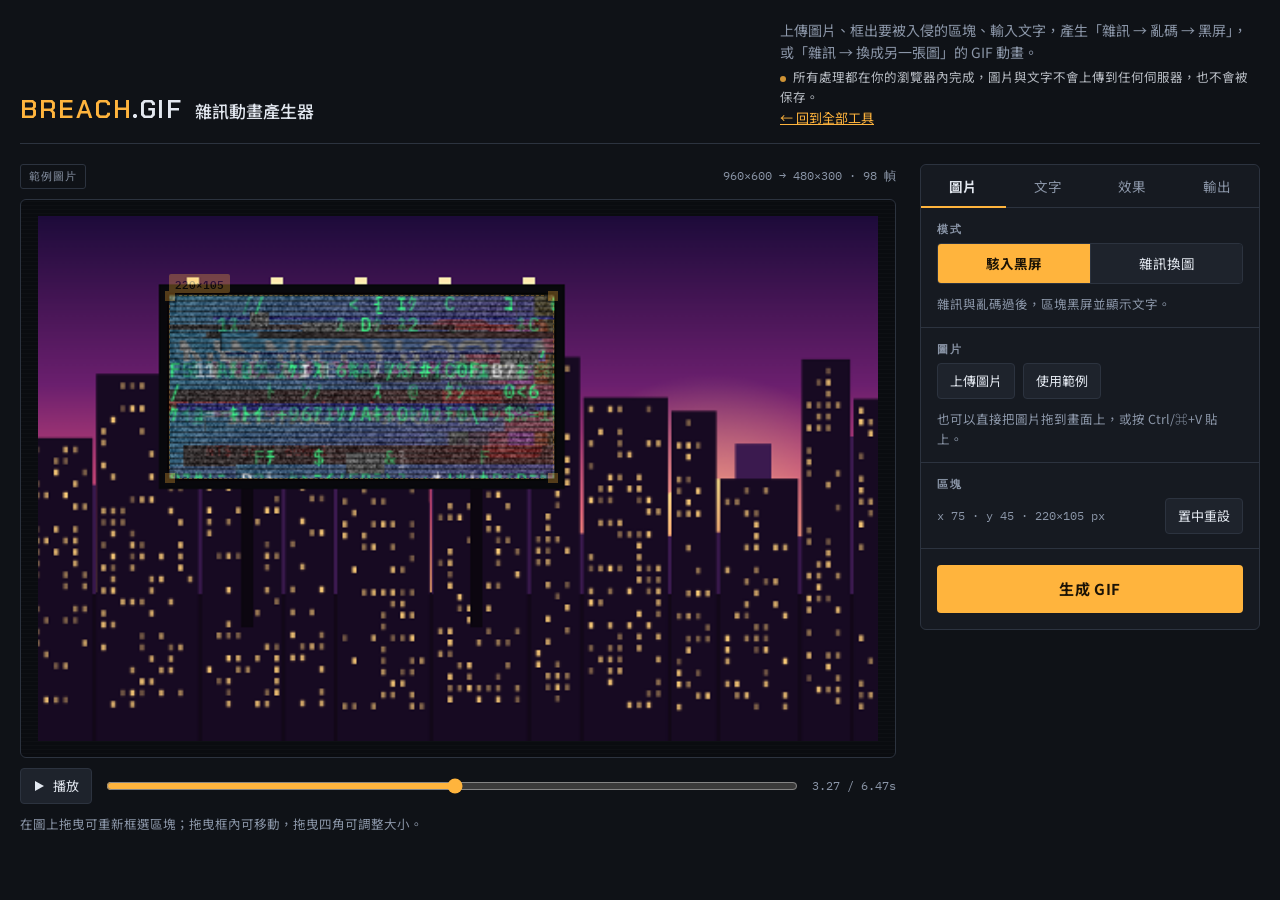
==== commit 4c376232: "+1" ====
--- a/breach/index.html
+++ b/breach/index.html
@@ -5,6 +5,7 @@
 <meta name="viewport" content="width=device-width,initial-scale=1,viewport-fit=cover">
 <meta name="description" content="上傳圖片、框選區塊、輸入文字，產生雜訊亂碼後黑屏或換圖的 GIF 動畫。">
 <title>Breach GIF 雜訊動畫產生器</title>
+<script src="../shared/font-source.js" data-fallback="none"></script>
 <style>
 @font-face{font-family:"Chakra Petch";font-weight:600;font-style:normal;font-display:swap;src:url(../fonts/chakra-petch-600.woff) format("woff")}
 @font-face{font-family:"IBM Plex Mono";font-weight:400;font-style:normal;font-display:swap;src:url(../fonts/ibm-plex-mono-400.woff) format("woff")}
@@ -165,6 +166,8 @@
     </section>
 
     <aside class="panel" aria-label="設定">
+      <div class="tabbar" data-tabs="breach"></div>
+      <div class="pane" data-label="圖片">
       <div class="group">
         <h2>模式</h2>
         <div class="seg" role="group" aria-label="動畫模式">
@@ -173,7 +176,6 @@
         </div>
         <p class="hint" id="modeHint">雜訊與亂碼過後，區塊黑屏並顯示文字。</p>
       </div>
-
       <div class="group">
         <h2><span class="only-swap">第一張</span>圖片</h2>
         <div class="row">
@@ -182,7 +184,6 @@
         </div>
         <p class="hint">也可以直接把圖片拖到畫面上，或按 Ctrl/⌘+V 貼上。</p>
       </div>
-
       <div class="group only-swap">
         <h2>第二張圖片</h2>
         <div class="row">
@@ -205,7 +206,6 @@
         </div>
         <p class="hint">「和第一張同位置」適合兩張尺寸相同的前後對照圖，會裁出同一塊位置。</p>
       </div>
-
       <div class="group">
         <h2>區塊</h2>
         <div class="row" style="justify-content:space-between">
@@ -213,16 +213,25 @@
           <button class="btn" id="resetRegion" type="button">置中重設</button>
         </div>
       </div>
-
+      </div>
+
+      <div class="pane" data-label="文字">
       <div class="group">
         <h2>文字</h2>
         <label class="field"><span>主文字</span><input type="text" id="main" maxlength="40" value="SYSTEM HACKED"></label>
         <label class="field"><span>副文字<em>留空則不顯示</em></span><input type="text" id="sub" maxlength="60" value="所有資料已被加密"></label>
         <label class="check only-swap"><input type="checkbox" id="showText">換圖後顯示文字</label>
+        <label class="field"><span>文字字體<em>可在下方上傳自己的字體</em></span><select id="textFont"><option value="">預設（IBM Plex Mono＋思源黑體）</option></select></label>
         <label class="check"><input type="checkbox" id="type" checked>以打字效果出現</label>
         <label class="field"><span>文字顯示時間<em id="textDurV"></em></span><input type="range" id="textDur" min="0" max="6" step="0.5" value="0"></label>
       </div>
-
+      <div class="group">
+        <h2>自訂字體</h2>
+        <div id="userFonts"></div>
+      </div>
+      </div>
+
+      <div class="pane" data-label="效果">
       <div class="group">
         <h2>效果</h2>
         <div class="field"><span>色調</span>
@@ -255,7 +264,9 @@
         <label class="field"><span>干擾強度<em id="ampV"></em></span><input type="range" id="amp" min="0.4" max="1.6" step="0.1" value="1"></label>
         <button class="btn" id="reseed" type="button" style="align-self:flex-start">換一組隨機雜訊</button>
       </div>
-
+      </div>
+
+      <div class="pane" data-label="輸出">
       <div class="group">
         <h2>時間與輸出</h2>
         <label class="field"><span>開始前停留<em id="preV"></em></span><input type="range" id="pre" min="0" max="5" step="0.5" value="1"></label>
@@ -271,6 +282,7 @@
         </div>
         <label class="check"><input type="checkbox" id="loop" checked>GIF 循環播放</label>
       </div>
+      </div>
 
       <div class="actions">
         <button class="btn-primary" id="gen" type="button">生成 GIF</button>
@@ -285,6 +297,8 @@
 <input type="file" id="file" accept="image/*" hidden>
 <input type="file" id="file2" accept="image/*" hidden>
 
+<script src="../shared/user-fonts.js"></script>
+<script src="../shared/tabs.js"></script>
 <script>
 (() => {
 const $ = id => document.getElementById(id);
@@ -423,8 +437,9 @@
   ctx.globalAlpha = 1;
 }
 function scanlines(ctx, a){ const R = P.R; ctx.globalAlpha = a; ctx.drawImage(P.scan, R.x,R.y,R.w,R.h, R.x,R.y,R.w,R.h); ctx.globalAlpha = 1; }
-function fontMain(size){ return `600 ${size}px "IBM Plex Mono","Noto Sans TC",monospace`; }
-function fontSub(size){ return `500 ${size}px "Noto Sans TC","IBM Plex Mono",sans-serif`; }
+let userFam = "";
+function fontMain(size){ return userFam ? `400 ${size}px "${userFam}","IBM Plex Mono","Noto Sans TC",monospace` : `600 ${size}px "IBM Plex Mono","Noto Sans TC",monospace`; }
+function fontSub(size){ return userFam ? `400 ${size}px "${userFam}","Noto Sans TC",sans-serif` : `500 ${size}px "Noto Sans TC","IBM Plex Mono",sans-serif`; }
 function fit(ctx, text, fontFn, maxW, maxH){ ctx.font = fontFn(100); const w = ctx.measureText(text).width || 1; return Math.max(6, Math.min(maxH, 100 * maxW / w)); }
 
 function glitchText(ctx, r, K){
@@ -962,9 +977,27 @@
   document.body.appendChild(a); a.click(); a.remove();
 };
 
+/* user fonts */
+if (window.UserFonts){
+  const tf = $('textFont');
+  UserFonts.mount($('userFonts'));
+  UserFonts.onChange(list => {
+    const keep = userFam;
+    tf.innerHTML = '<option value="">預設（IBM Plex Mono＋思源黑體）</option>';
+    list.forEach(f => { const o = document.createElement('option'); o.value = f.family; o.textContent = '自訂：' + f.name; tf.append(o); });
+    userFam = list.some(f => f.family === keep) ? keep : '';
+    tf.value = userFam; draw();
+  });
+  tf.onchange = () => {
+    userFam = tf.value; draw();
+    if (userFam) document.fonts.load(`400 40px "${userFam}"`, opt.main + opt.sub).catch(() => {}).then(draw);
+  };
+} else { $('userFonts').closest('.group').hidden = true; $('textFont').closest('.field').hidden = true; }
+
 /* boot */
 showVals(); setAccent(opt.accent);
 src = drawSample(); prepare(); cur = Math.round((opt.pre + opt.dur*.65)*opt.fps); refresh();
+if (window.FontSource) FontSource.ready.then(() => loadFonts(opt.main + opt.sub)).then(() => draw());
 loadFonts(opt.main + opt.sub).then(() => {
   if ($('src2Label').textContent === '第二張：範例'){ src2 = drawSample2(); }
   if ($('srcLabel').textContent === '範例圖片'){ src = drawSample(); prepare(); refresh(); } else { P.s2dirty = true; draw(); }
